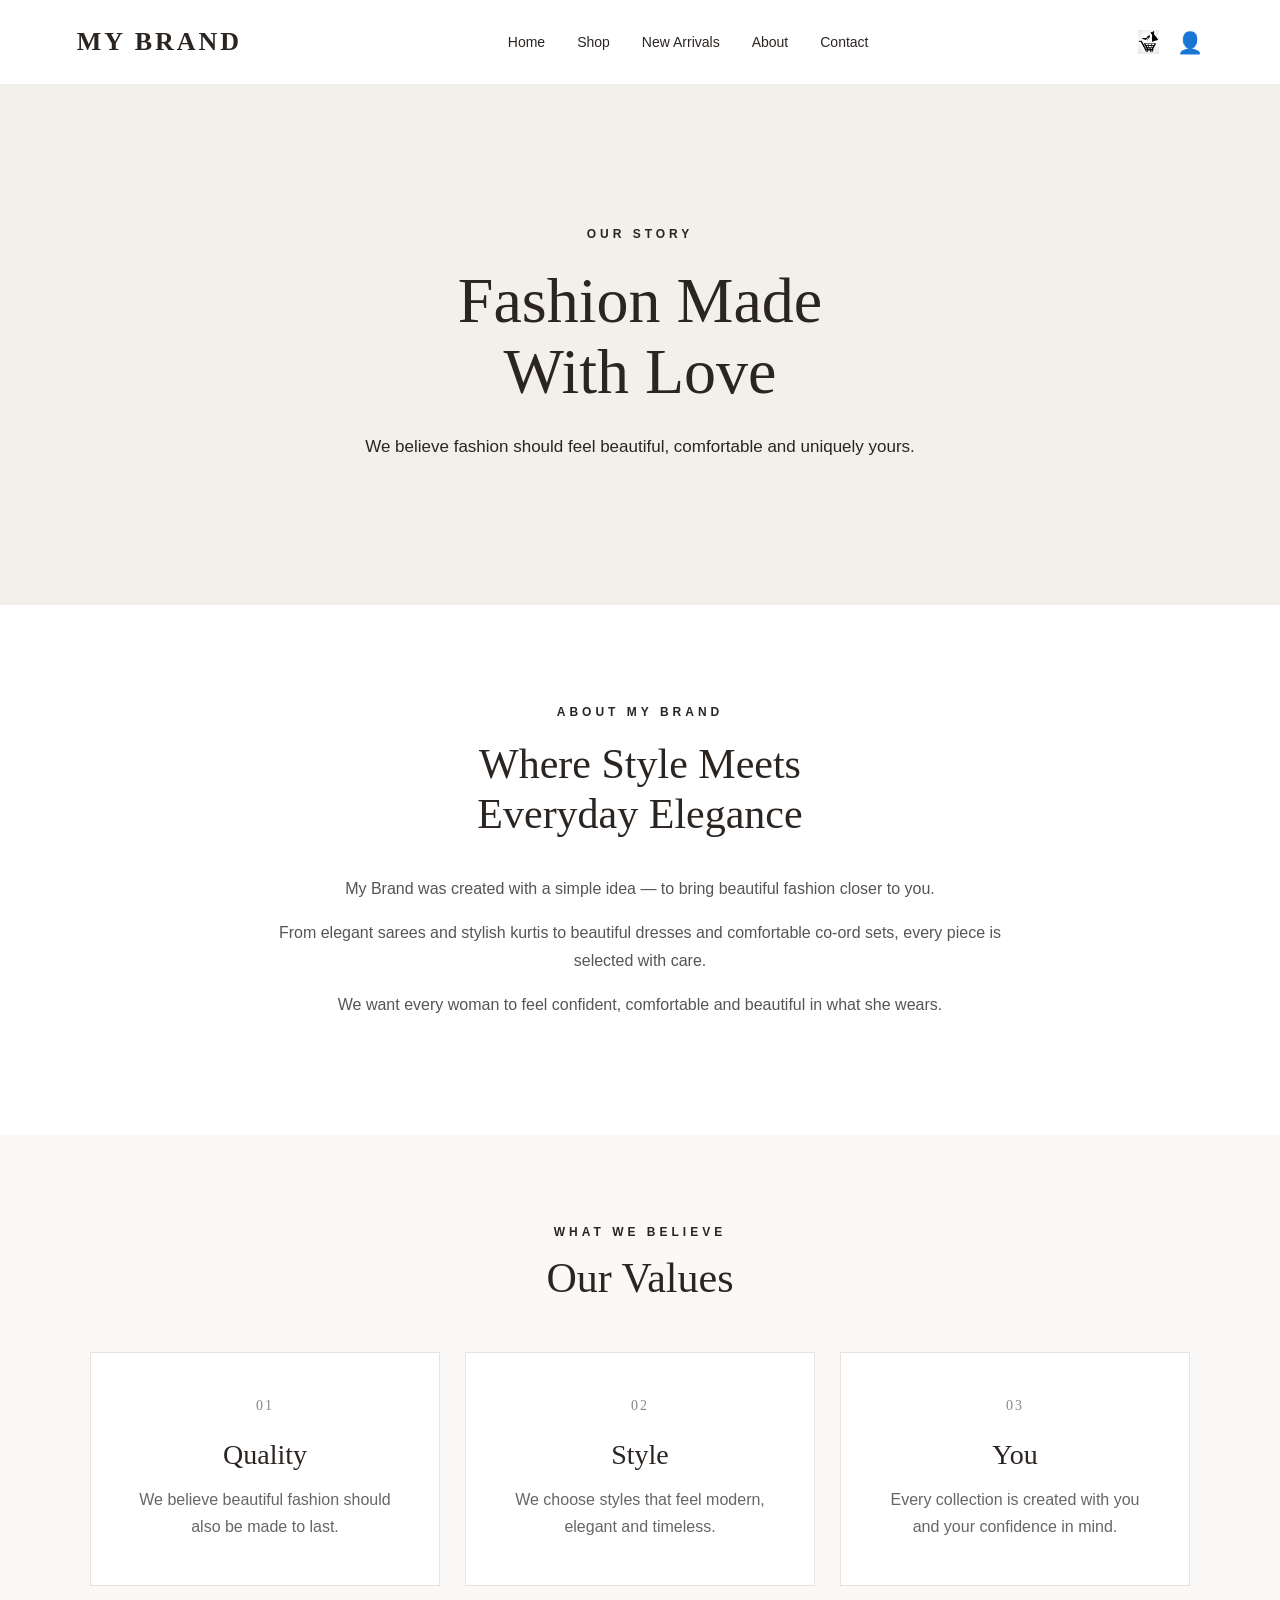
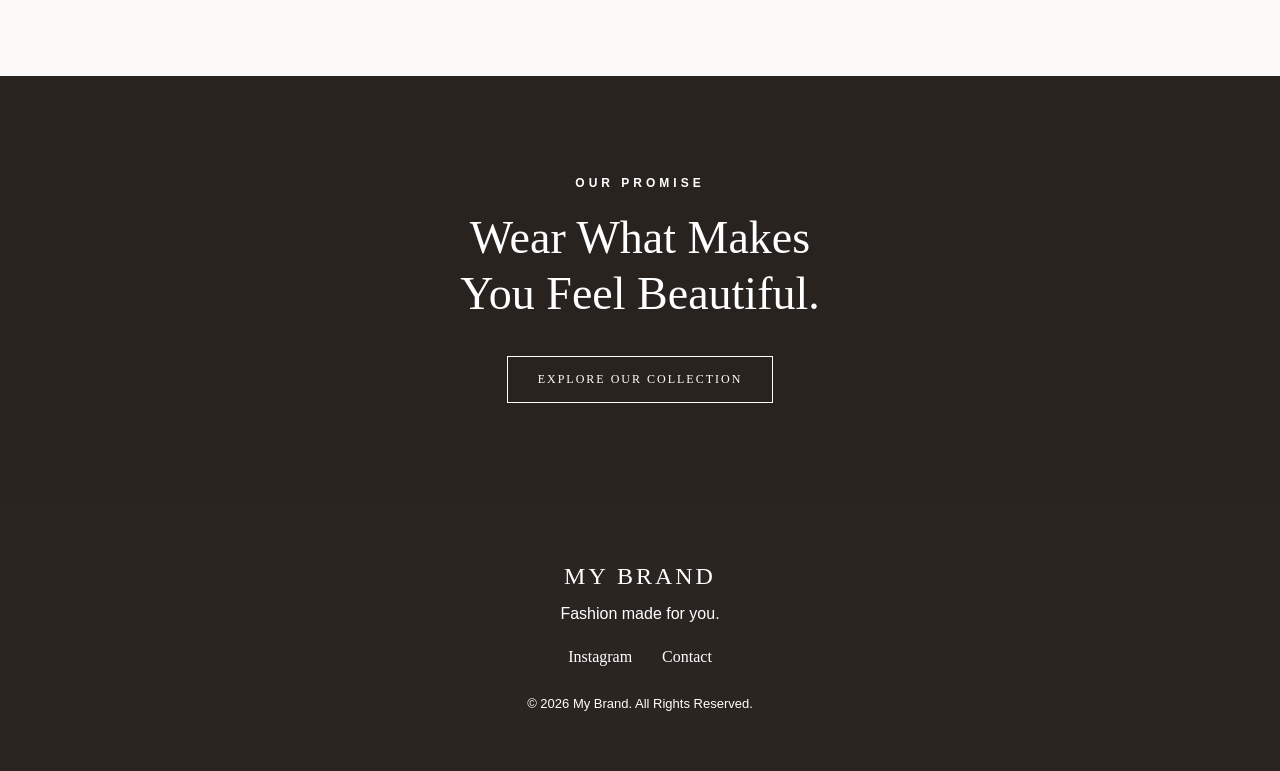
==== about.html @ 29dfe516 "Add files via upload" ====
<!DOCTYPE html>
<html lang="en">

<head>

    <meta charset="UTF-8">

    <meta name="viewport"
          content="width=device-width, initial-scale=1.0">

    <title>About Us | My Brand</title>

    <link rel="stylesheet"
          href="css/style.css">

</head>

<body>


<!-- HEADER -->

<header>

    <div class="logo">
        MY BRAND
    </div>


    <nav>

        <a href="index.html">
            Home
        </a>

        <a href="shop.html">
            Shop
        </a>

        <a href="shop.html">
            New Arrivals
        </a>

        <a href="about.html">
            About
        </a>

        <a href="contact.html">
            Contact
        </a>

    </nav>


    <div class="header-icons">

        <!-- CART -->

        <a href="cart.html"
           class="cart-icon">

            <img
                src="images/fashion-cart.png"
                alt="Shopping Cart"
            >

        </a>


        <!-- PROFILE -->

        <button
            class="profile-icon"
            onclick="openProfile()">

            👤

        </button>


        <!-- PROFILE DROPDOWN -->

        <div
            id="profile-panel"
            class="profile-panel">


            <div class="profile-dropdown-header">

                <div class="profile-user">

                    <div class="profile-small-avatar">
                        👤
                    </div>

                    <div>

                        <strong>
                            My Account
                        </strong>

                        <small>
                            Welcome to My Brand
                        </small>

                    </div>

                </div>


                <button
                    class="profile-close"
                    onclick="closeProfile()">

                    ×

                </button>

            </div>


            <a href="#"
               class="profile-menu">

                <span class="profile-menu-icon">
                    👤
                </span>

                <span class="profile-menu-text">

                    <strong>
                        Profile
                    </strong>

                    <small>
                        My account
                    </small>

                </span>

            </a>


            <a href="cart.html"
               class="profile-menu">

                <span class="profile-menu-icon">
                    🛒
                </span>

                <span class="profile-menu-text">

                    <strong>
                        My Shopping Bag
                    </strong>

                    <small>
                        View your products
                    </small>

                </span>

            </a>


            <a href="contact.html"
               class="profile-menu">

                <span class="profile-menu-icon">
                    💬
                </span>

                <span class="profile-menu-text">

                    <strong>
                        Contact Us
                    </strong>

                    <small>
                        We're here to help
                    </small>

                </span>

            </a>


        </div>

    </div>

</header>



<!-- ABOUT HERO -->

<section class="about-hero">

    <div class="about-hero-content">

        <p class="small-title">
            OUR STORY
        </p>

        <h1>
            Fashion Made<br>
            With Love
        </h1>

        <p>
            We believe fashion should feel
            beautiful, comfortable and
            uniquely yours.
        </p>

    </div>

</section>



<!-- ABOUT INTRODUCTION -->

<section class="about-intro">

    <div class="about-intro-content">

        <p class="small-title">
            ABOUT MY BRAND
        </p>

        <h2>
            Where Style Meets<br>
            Everyday Elegance
        </h2>

        <p>
            My Brand was created with a simple
            idea — to bring beautiful fashion
            closer to you.
        </p>

        <p>
            From elegant sarees and stylish
            kurtis to beautiful dresses and
            comfortable co-ord sets, every
            piece is selected with care.
        </p>

        <p>
            We want every woman to feel
            confident, comfortable and
            beautiful in what she wears.
        </p>

    </div>

</section>



<!-- VALUES -->

<section class="about-values">

    <div class="about-section-heading">

        <p class="small-title">
            WHAT WE BELIEVE
        </p>

        <h2>
            Our Values
        </h2>

    </div>


    <div class="values-container">


        <div class="value-card">

            <div class="value-number">
                01
            </div>

            <h3>
                Quality
            </h3>

            <p>
                We believe beautiful fashion
                should also be made to last.
            </p>

        </div>



        <div class="value-card">

            <div class="value-number">
                02
            </div>

            <h3>
                Style
            </h3>

            <p>
                We choose styles that feel
                modern, elegant and timeless.
            </p>

        </div>



        <div class="value-card">

            <div class="value-number">
                03
            </div>

            <h3>
                You
            </h3>

            <p>
                Every collection is created
                with you and your confidence
                in mind.
            </p>

        </div>


    </div>

</section>



<!-- CLOSING SECTION -->

<section class="about-closing">

    <p class="small-title">
        OUR PROMISE
    </p>

    <h2>
        Wear What Makes<br>
        You Feel Beautiful.
    </h2>

    <a href="shop.html">
        EXPLORE OUR COLLECTION
    </a>

</section>



<!-- FOOTER -->

<footer>

    <h2>
        MY BRAND
    </h2>

    <p>
        Fashion made for you.
    </p>


    <div class="footer-links">

        <a href="#">
            Instagram
        </a>

        <a href="contact.html">
            Contact
        </a>

    </div>


    <p class="copyright">

        © 2026 My Brand.
        All Rights Reserved.

    </p>

</footer>



<script>

function openProfile() {

    document
        .getElementById("profile-panel")
        .classList.add("active");

}


function closeProfile() {

    document
        .getElementById("profile-panel")
        .classList.remove("active");

}

</script>


</body>

</html>
---- css/style.css ----
* {
    margin: 0;
    padding: 0;
    box-sizing: border-box;
}


body {
    font-family: Arial, sans-serif;

    color: #222;

    background: #fff;
}


/* HEADER */

header {

    height: 80px;

    display: flex;

    align-items: center;

    justify-content: space-between;

    padding: 0 7%;

    border-bottom: 1px solid #eeeeee;

    background: white;

}


.logo {

    font-size: 24px;

    font-weight: bold;

    letter-spacing: 2px;

}


nav {

    display: flex;

    gap: 35px;

}


nav a {

    text-decoration: none;

    color: #222;

    font-size: 14px;

}


.header-icons {

    display: flex;

    gap: 15px;

    font-size: 20px;

}



/* HERO */

.hero {

    min-height: 600px;

    background: #f5eee9;

    display: flex;

    align-items: center;

    padding-left: 10%;

}


.hero-content {

    max-width: 550px;

}


.small-title {

    letter-spacing: 3px;

    font-size: 13px;

    font-weight: bold;

}


.hero h1 {

    font-size: 64px;

    line-height: 1.1;

    margin: 20px 0;

}


.description {

    font-size: 17px;

    line-height: 1.7;

    max-width: 450px;

}


button {

    border: none;

    background: #222;

    color: white;

    padding: 14px 30px;

    margin-top: 25px;

    cursor: pointer;

    font-size: 14px;

}


button:hover {

    background: #555;

}



/* CATEGORIES */

.categories {

    padding: 80px 7%;

    text-align: center;

}


.categories h2 {

    font-size: 32px;

    margin-bottom: 45px;

}


.category-container {

    display: flex;

    justify-content: center;

    gap: 25px;

}


.category {

    width: 230px;

}


.category-image {

    height: 300px;

    background: #eeeeee;

    display: flex;

    align-items: center;

    justify-content: center;

    font-size: 20px;

}


.category h3 {

    margin-top: 15px;

    font-size: 18px;

}



/* PRODUCTS */

.products {

    padding: 80px 7%;

    text-align: center;

    background: #fafafa;

}


.products h2 {

    font-size: 34px;

    margin-top: 10px;

    margin-bottom: 45px;

}


.product-container {

    display: flex;

    justify-content: center;

    gap: 30px;

}


.product {

    width: 300px;

    text-align: left;

}


.product-image {

    height: 380px;

    background: #eeeeee;

    display: flex;

    align-items: center;

    justify-content: center;

}


.product h3 {

    margin-top: 18px;

    font-size: 18px;

}


.product p {

    margin-top: 8px;

    font-weight: bold;

}



/* FOOTER */

footer {

    background: #222;

    color: white;

    text-align: center;

    padding: 60px 20px;

}


footer h2 {

    letter-spacing: 2px;

}


footer p {

    margin-top: 15px;

}


.footer-links {

    margin-top: 25px;

    display: flex;

    justify-content: center;

    gap: 30px;

}


.footer-links a {

    color: white;

    text-decoration: none;

}


.copyright {

    font-size: 13px;

    margin-top: 30px;

}

/* SHOP PAGE */

.shop-header {

    text-align: center;

    padding: 70px 20px;

    background: #f5eee9;

}


.shop-header h1 {

    font-size: 50px;

    margin: 15px 0;

}


.shop-header p:last-child {

    font-size: 16px;

}


/* SHOP SECTION */

.shop-section {

    padding: 70px 7%;

}


/* FILTERS */

.shop-filters {

    display: flex;

    justify-content: center;

    gap: 15px;

    margin-bottom: 50px;

    flex-wrap: wrap;

}


.shop-filters button {

    margin-top: 0;

    background: white;

    color: #222;

    border: 1px solid #222;

}


.shop-filters button:hover {

    background: #222;

    color: white;

}


/* SHOP PRODUCTS */

.shop-products {

    display: grid;

    grid-template-columns:
        repeat(3, 1fr);

    gap: 50px 30px;

}


.shop-products .product {

    width: 100%;

}


.shop-products .product-image {

    height: 420px;

}
/* PRODUCT DETAILS */

.product-details {

    display: grid;

    grid-template-columns: 1fr 1fr;

    gap: 70px;

    padding: 80px 10%;

}


.product-main-image {

    height: 650px;

    background: #eeeeee;

    display: flex;

    align-items: center;

    justify-content: center;

    font-size: 20px;

}


.product-info {

    padding-top: 30px;

}


.product-info h1 {

    font-size: 45px;

    margin: 15px 0;

}


.product-price {

    font-size: 25px;

    font-weight: bold;

    margin-bottom: 25px;

}


.product-description {

    line-height: 1.7;

    color: #555;

}


.size-section {

    margin-top: 35px;

}


.size-section h3,
.quantity h3 {

    margin-bottom: 15px;

}


.sizes {

    display: flex;

    gap: 10px;

}


.sizes button {

    margin: 0;

    background: white;

    color: #222;

    border: 1px solid #222;

    width: 50px;

    padding: 12px;

}


.sizes button:hover {

    background: #222;

    color: white;

}


.quantity {

    margin-top: 30px;

}


.quantity-box {

    display: flex;

    align-items: center;

    gap: 20px;

    border: 1px solid #ccc;

    width: fit-content;

    padding: 5px 15px;

}


.quantity-box button {

    margin: 0;

    background: white;

    color: #222;

    padding: 5px 10px;

    font-size: 20px;

}


.quantity-box span {

    font-size: 18px;

}


.add-cart,
.buy-now {

    width: 100%;

    margin-top: 25px;

}


.buy-now {

    background: white;

    color: #222;

    border: 1px solid #222;

}


.product-description-section {

    padding: 60px 10%;

    background: #fafafa;

}


.product-description-section h2 {

    margin-bottom: 20px;

}


.product-description-section p {

    line-height: 1.8;

    max-width: 700px;

}


.product-description-section ul {

    margin-top: 20px;

    padding-left: 20px;

    line-height: 2;

}
/* CART */

.cart-section {

    padding: 70px 10%;

    min-height: 600px;

}


.cart-section h1 {

    font-size: 45px;

    margin: 15px 0 50px;

}


.cart-product {

    display: grid;

    grid-template-columns:
        180px 1fr 150px;

    gap: 30px;

    align-items: center;

    border-bottom: 1px solid #ddd;

    padding-bottom: 30px;

}


.cart-product-image {

    height: 220px;

    background: #eeeeee;

    display: flex;

    align-items: center;

    justify-content: center;

}


.cart-product-info h2 {

    margin-bottom: 20px;

}


.cart-product-info p {

    margin-top: 10px;

    color: #555;

}


.cart-product-total {

    font-size: 22px;

    font-weight: bold;

}


.cart-summary {

    max-width: 400px;

    margin-left: auto;

    margin-top: 50px;

    padding: 30px;

    background: #fafafa;

}


.cart-summary h2 {

    margin-bottom: 25px;

}


.cart-summary p {

    display: flex;

    justify-content: space-between;

}


#checkout-button {

    width: 100%;

}


.empty-cart {

    text-align: center;

    padding: 100px 20px;

}


.empty-cart h2 {

    margin-bottom: 15px;

}


.empty-cart a {

    display: inline-block;

    margin-top: 25px;

    background: #222;

    color: white;

    text-decoration: none;

    padding: 14px 30px;

}

/* CHECKOUT */

.checkout-section {

    padding: 70px 8%;

}


.checkout-section h1 {

    font-size: 45px;

    margin: 15px 0 50px;

}


.checkout-container {

    display: grid;

    grid-template-columns:
        1.5fr 1fr;

    gap: 60px;

}


.customer-details,
.checkout-summary {

    padding: 35px;

    border: 1px solid #eee;

}


.customer-details h2,
.checkout-summary h2 {

    margin-bottom: 30px;

}


.customer-details label {

    display: block;

    margin-top: 20px;

    margin-bottom: 8px;

    font-weight: bold;

}


.customer-details input,
.customer-details textarea {

    width: 100%;

    padding: 14px;

    border: 1px solid #ccc;

    font-size: 15px;

}


.customer-details textarea {

    height: 100px;

    resize: vertical;

}


.payment-heading {

    margin-top: 40px;

}


.payment-options {

    display: flex;

    flex-direction: column;

    gap: 15px;

}


.payment-options label {

    margin: 0;

    font-weight: normal;

}


.payment-options input {

    width: auto;

    margin-right: 8px;

}


.place-order {

    width: 100%;

    margin-top: 30px;

}


.checkout-summary {

    height: fit-content;

    background: #fafafa;

}


.checkout-summary p {

    margin-top: 12px;

    color: #555;

}


.checkout-summary hr {

    margin: 30px 0;

    border: none;

    border-top: 1px solid #ddd;

}


.summary-total {

    display: flex;

    justify-content: space-between;

    font-size: 20px;

}
.checkout-link {

    display: block;

    text-align: center;

    background: #222;

    color: white;

    text-decoration: none;

    padding: 14px 20px;

    margin-top: 25px;

}
/* MOBILE RESPONSIVE DESIGN */

@media (max-width: 768px) {

    /* HEADER */

    header {
        height: auto;
        padding: 20px;
        flex-direction: column;
        gap: 20px;
    }

    nav {
        gap: 15px;
        flex-wrap: wrap;
        justify-content: center;
    }

    nav a {
        font-size: 13px;
    }


    /* HERO */

    .hero {
        min-height: 500px;
        padding: 50px 25px;
    }

    .hero h1 {
        font-size: 42px;
    }


    /* CATEGORIES */

    .category-container {
        display: grid;
        grid-template-columns: 1fr 1fr;
        gap: 15px;
    }

    .category {
        width: 100%;
    }

    .category-image {
        height: 220px;
    }


    /* PRODUCTS */

    .product-container {
        display: grid;
        grid-template-columns: 1fr;
        gap: 40px;
    }

    .product {
        width: 100%;
    }


    /* SHOP */

    .shop-products {
        grid-template-columns: 1fr;
        gap: 40px;
    }


    /* PRODUCT DETAILS */

    .product-details {
        grid-template-columns: 1fr;
        padding: 40px 20px;
        gap: 30px;
    }

    .product-main-image {
        height: 450px;
    }

    .product-info h1 {
        font-size: 35px;
    }


    /* CART */

    .cart-section {
        padding: 50px 20px;
    }

    .cart-product {
        grid-template-columns: 1fr;
        gap: 20px;
    }


    /* CHECKOUT */

    .checkout-section {
        padding: 50px 20px;
    }

    .checkout-container {
        grid-template-columns: 1fr;
        gap: 30px;
    }

}
/* SHOP SEARCH */

.shop-search {

    max-width: 600px;

    margin: 0 auto 30px;

    display: flex;

    align-items: center;

    border: 1px solid #ccc;

    background: white;

    padding: 5px 15px;

}


.shop-search input {

    flex: 1;

    border: none;

    outline: none;

    padding: 15px;

    font-size: 15px;

}


.product-count {

    text-align: center;

    margin-bottom: 40px;

    color: #666;

}


.filter-button.active {

    background: #222;

    color: white;

}

/* =========================================
   PREMIUM CLOTHING WEBSITE DESIGN
   ========================================= */


/* GENERAL */

body {
    font-family: Georgia, "Times New Roman", serif;
    color: #2b2522;
    background: #fff;
}

p,
nav,
button,
input,
textarea {
    font-family: Arial, sans-serif;
}


/* HEADER */

header {
    height: 85px;
    padding: 0 6%;
    background: #fff;
    border-bottom: 1px solid #eee;
}

.logo {
    font-family: Georgia, "Times New Roman", serif;
    font-size: 26px;
    letter-spacing: 3px;
    font-weight: bold;
}

nav {
    gap: 32px;
}

nav a {
    color: #2b2522;
    font-size: 14px;
    transition: 0.3s;
}

nav a:hover {
    color: #9a7460;
}

.header-icons a {
    text-decoration: none;
    color: #222;
}


/* HERO */

.hero {
    min-height: 620px;
    background: #f5eee9;
}

.hero-content {
    max-width: 600px;
}

.hero .small-title {
    color: #8c6654;
    letter-spacing: 4px;
}

.hero h1 {
    font-family: Georgia, "Times New Roman", serif;
    font-size: 68px;
    font-weight: normal;
    line-height: 1.05;
}

.description {
    color: #665b56;
}

.hero button {
    background: #2b2522;
    padding: 16px 38px;
    letter-spacing: 1px;
    transition: 0.3s;
}

.hero button:hover {
    background: #8c6654;
}


/* SECTION HEADINGS */

.categories h2,
.products h2,
.shop-header h1,
.cart-section h1,
.checkout-section h1 {
    font-family: Georgia, "Times New Roman", serif;
    font-weight: normal;
}


/* CATEGORY CARDS */

.category-image {
    background: #f3ece7;
    transition: 0.4s;
}

.category:hover .category-image {
    transform: translateY(-5px);
}

.category h3 {
    font-family: Georgia, "Times New Roman", serif;
    font-weight: normal;
}


/* PRODUCT CARDS */

.product {
    transition: 0.3s;
}

.product:hover {
    transform: translateY(-5px);
}

.product-image {
    background: #f3efec;
    overflow: hidden;
}

.product-image img {
    transition: transform 0.5s;
}

.product:hover .product-image img {
    transform: scale(1.04);
}

.product h3 {
    font-family: Georgia, "Times New Roman", serif;
    font-weight: normal;
    font-size: 20px;
}

.product p {
    color: #6d5143;
    font-size: 16px;
}

.product button {
    background: #2b2522;
    transition: 0.3s;
}

.product button:hover {
    background: #8c6654;
}


/* SHOP HEADER */

.shop-header {
    background: #f5eee9;
}

.shop-header h1 {
    font-size: 55px;
}


/* SEARCH */

.shop-search {
    border-radius: 2px;
    box-shadow: 0 3px 15px rgba(0, 0, 0, 0.05);
}

.shop-search input {
    font-family: Arial, sans-serif;
}


/* FILTER BUTTONS */

.shop-filters button {
    border-color: #cdbeb5;
    transition: 0.3s;
}

.shop-filters button:hover,
.filter-button.active {
    background: #2b2522;
    color: white;
}


/* PRODUCT DETAILS */

.product-main-image {
    background: #f3efec;
}

.product-info h1 {
    font-family: Georgia, "Times New Roman", serif;
    font-weight: normal;
}

.product-price {
    color: #6d5143;
}

.add-cart {
    background: #2b2522;
}

.add-cart:hover {
    background: #8c6654;
}

.buy-now:hover {
    background: #f3efec;
}


/* CART */

.cart-summary {
    border: 1px solid #eee;
}

.cart-product-image {
    background: #f3efec;
}


/* CHECKOUT */

.customer-details,
.checkout-summary {
    border-color: #eee;
}

.customer-details input,
.customer-details textarea {
    outline: none;
}

.customer-details input:focus,
.customer-details textarea:focus {
    border-color: #8c6654;
}


/* FOOTER */

footer {
    background: #2b2522;
    color: #fff;
}

footer h2 {
    font-family: Georgia, "Times New Roman", serif;
    font-weight: normal;
    letter-spacing: 3px;
}

.footer-links a:hover {
    color: #d8b9a6;
}

/* ORDER SUCCESS PAGE */

.success-page {
    min-height: 550px;
    display: flex;
    justify-content: center;
    align-items: center;
    padding: 60px 20px;
    background: #faf9f7;
}

.success-box {
    text-align: center;
    max-width: 600px;
    padding: 60px 40px;
    background: white;
    border: 1px solid #e5e0da;
}

.success-icon {
    width: 70px;
    height: 70px;
    margin: 0 auto 25px;
    border-radius: 50%;
    background: #29231f;
    color: white;
    font-size: 40px;
    line-height: 70px;
}

.success-box h1 {
    font-family: Georgia, serif;
    font-size: 42px;
    margin-bottom: 20px;
}

.success-box p {
    font-size: 17px;
    margin: 8px 0;
}

.success-button {
    display: inline-block;
    margin-top: 30px;
    padding: 15px 30px;
    background: #29231f;
    color: white;
    text-decoration: none;
    letter-spacing: 1px;
}

.success-button:hover {
    background: #4a4039;
}

/* CART QUANTITY BUTTONS */

.cart-quantity {
    display: flex;
    align-items: center;
    gap: 10px;
    margin-top: 15px;
}

.cart-quantity button {
    width: 32px;
    height: 32px;
    padding: 0;
    font-size: 18px;
    line-height: 30px;
    display: flex;
    align-items: center;
    justify-content: center;
    border: 1px solid #ccc;
    background: white;
    color: #222;
    cursor: pointer;
}

.cart-quantity button:hover {
    background: #29231f;
    color: white;
}

.cart-quantity-number {
    min-width: 25px;
    text-align: center;
    font-size: 15px;
}

/* ============================= */
/* ABOUT PAGE */
/* ============================= */

.about-hero {
    min-height: 520px;
    display: flex;
    align-items: center;
    justify-content: center;
    text-align: center;
    background: #f3efeb;
    padding: 70px 20px;
}

.about-hero-content {
    max-width: 750px;
}

.about-hero .small-title {
    letter-spacing: 4px;
    font-size: 12px;
    margin-bottom: 25px;
}

.about-hero h1 {
    font-family: Georgia, serif;
    font-size: 64px;
    line-height: 1.1;
    font-weight: normal;
    margin-bottom: 25px;
}

.about-hero p:last-child {
    max-width: 560px;
    margin: auto;
    font-size: 17px;
    line-height: 1.8;
}


.about-intro {
    padding: 100px 20px;
    background: white;
    text-align: center;
}

.about-intro-content {
    max-width: 760px;
    margin: auto;
}

.about-intro .small-title {
    letter-spacing: 4px;
    font-size: 12px;
    margin-bottom: 20px;
}

.about-intro h2 {
    font-family: Georgia, serif;
    font-size: 42px;
    font-weight: normal;
    line-height: 1.2;
    margin-bottom: 35px;
}

.about-intro p:not(.small-title) {
    font-size: 16px;
    line-height: 1.8;
    margin: 15px 0;
    color: #555;
}


.about-values {
    padding: 90px 20px;
    background: #faf9f7;
}

.about-section-heading {
    text-align: center;
    margin-bottom: 50px;
}

.about-section-heading .small-title {
    letter-spacing: 4px;
    font-size: 12px;
}

.about-section-heading h2 {
    font-family: Georgia, serif;
    font-size: 42px;
    font-weight: normal;
    margin-top: 15px;
}


.values-container {
    max-width: 1100px;
    margin: auto;
    display: grid;
    grid-template-columns: repeat(3, 1fr);
    gap: 25px;
}


.value-card {
    background: white;
    padding: 45px 35px;
    text-align: center;
    border: 1px solid #e8e3de;
}

.value-number {
    font-family: Georgia, serif;
    font-size: 14px;
    letter-spacing: 2px;
    margin-bottom: 25px;
    color: #888;
}

.value-card h3 {
    font-family: Georgia, serif;
    font-size: 28px;
    font-weight: normal;
    margin-bottom: 15px;
}

.value-card p {
    color: #666;
    line-height: 1.7;
}


.about-closing {
    padding: 100px 20px;
    text-align: center;
    background: #29231f;
    color: white;
}

.about-closing .small-title {
    letter-spacing: 4px;
    font-size: 12px;
}

.about-closing h2 {
    font-family: Georgia, serif;
    font-size: 46px;
    line-height: 1.2;
    font-weight: normal;
    margin: 20px 0 35px;
}

.about-closing a {
    display: inline-block;
    padding: 15px 30px;
    border: 1px solid white;
    color: white;
    text-decoration: none;
    letter-spacing: 2px;
    font-size: 12px;
}

.about-closing a:hover {
    background: white;
    color: #29231f;
}


/* ABOUT MOBILE */

@media (max-width: 768px) {

    .about-hero {
        min-height: 430px;
        padding: 50px 20px;
    }

    .about-hero h1 {
        font-size: 42px;
    }

    .about-intro {
        padding: 70px 20px;
    }

    .about-intro h2 {
        font-size: 32px;
    }

    .about-values {
        padding: 70px 20px;
    }

    .values-container {
        grid-template-columns: 1fr;
    }

    .about-closing {
        padding: 70px 20px;
    }

    .about-closing h2 {
        font-size: 34px;
    }

}
/* ============================= */
/* CONTACT PAGE */
/* ============================= */

.contact-hero {
    min-height: 430px;
    display: flex;
    align-items: center;
    justify-content: center;
    text-align: center;
    padding: 70px 20px;
    background: #f3efeb;
}

.contact-hero > div {
    max-width: 700px;
}

.contact-hero .small-title {
    letter-spacing: 4px;
    font-size: 12px;
    margin-bottom: 25px;
}

.contact-hero h1 {
    font-family: Georgia, serif;
    font-size: 58px;
    line-height: 1.1;
    font-weight: normal;
    margin-bottom: 25px;
}

.contact-hero p:last-child {
    max-width: 560px;
    margin: auto;
    font-size: 16px;
    line-height: 1.8;
    color: #555;
}


/* CONTACT MAIN */

.contact-section {
    padding: 100px 20px;
    background: white;
}

.contact-container {
    max-width: 1100px;
    margin: auto;
    display: grid;
    grid-template-columns: 0.9fr 1.1fr;
    gap: 80px;
}


/* CONTACT INFORMATION */

.contact-info {
    padding-top: 10px;
}

.contact-info .small-title {
    letter-spacing: 4px;
    font-size: 12px;
}

.contact-info h2 {
    font-family: Georgia, serif;
    font-size: 44px;
    font-weight: normal;
    margin: 15px 0 25px;
}

.contact-intro {
    color: #666;
    line-height: 1.8;
    margin-bottom: 40px;
    max-width: 450px;
}

.contact-detail {
    margin-bottom: 28px;
}

.contact-detail span {
    display: block;
    font-size: 11px;
    letter-spacing: 2px;
    color: #888;
    margin-bottom: 7px;
}

.contact-detail p {
    margin: 0;
    font-size: 16px;
}


/* CONTACT FORM */

.contact-form-box {
    background: #faf9f7;
    padding: 45px;
    border: 1px solid #e8e3de;
}

.contact-form-box h2 {
    font-family: Georgia, serif;
    font-size: 32px;
    font-weight: normal;
    margin-bottom: 10px;
}

.contact-form-box > p {
    color: #666;
    margin-bottom: 30px;
}

.form-group {
    margin-bottom: 22px;
}

.form-group label {
    display: block;
    font-size: 13px;
    margin-bottom: 8px;
}

.form-group input,
.form-group textarea {
    width: 100%;
    box-sizing: border-box;
    padding: 14px 15px;
    border: 1px solid #d8d2cc;
    background: white;
    font-family: inherit;
    font-size: 14px;
    outline: none;
}

.form-group input:focus,
.form-group textarea:focus {
    border-color: #29231f;
}

.form-group textarea {
    resize: vertical;
}

.contact-form-box button {
    width: 100%;
    padding: 16px;
    border: none;
    background: #29231f;
    color: white;
    font-size: 12px;
    letter-spacing: 2px;
    cursor: pointer;
}

.contact-form-box button:hover {
    background: #4a4039;
}


/* CONTACT MOBILE */

@media (max-width: 768px) {

    .contact-hero {
        min-height: 380px;
        padding: 50px 20px;
    }

    .contact-hero h1 {
        font-size: 40px;
    }

    .contact-section {
        padding: 70px 20px;
    }

    .contact-container {
        grid-template-columns: 1fr;
        gap: 50px;
    }

    .contact-info h2 {
        font-size: 34px;
    }

    .contact-form-box {
        padding: 30px 22px;
    }

}
/* ========================================= */
/* FINAL RESPONSIVE DESIGN                   */
/* LAPTOP + TABLET + MOBILE                  */
/* ========================================= */


/* TABLET */

@media (max-width: 1024px) {

    header {
        padding: 0 4%;
    }

    nav {
        gap: 20px;
    }

    .hero {
        padding-left: 6%;
    }

    .hero h1 {
        font-size: 54px;
    }

    .category-container {
        flex-wrap: wrap;
    }

    .product-container {
        flex-wrap: wrap;
    }

    .product-details {
        padding-left: 5%;
        padding-right: 5%;
        gap: 40px;
    }

    .product-main-image {
        height: 550px;
    }

    .cart-section {
        padding-left: 5%;
        padding-right: 5%;
    }

    .checkout-section {
        padding-left: 5%;
        padding-right: 5%;
    }

}


/* ========================================= */
/* MOBILE */
/* ========================================= */

@media (max-width: 768px) {

    body {
        width: 100%;
        overflow-x: hidden;
    }


    /* HEADER */

    header {
        height: auto;
        min-height: 70px;
        padding: 18px 20px;
        flex-direction: column;
        gap: 15px;
    }

    .logo {
        font-size: 21px;
    }

    nav {
        width: 100%;
        display: flex;
        justify-content: center;
        align-items: center;
        flex-wrap: wrap;
        gap: 12px 18px;
    }

    nav a {
        font-size: 12px;
    }

    .header-icons {
        position: absolute;
        right: 20px;
        top: 20px;
    }


    /* HERO */

    .hero {
        min-height: 520px;
        padding: 60px 25px;
        align-items: center;
    }

    .hero-content {
        max-width: 100%;
    }

    .hero h1 {
        font-size: 43px;
        line-height: 1.08;
    }

    .hero .description {
        font-size: 15px;
        line-height: 1.6;
    }

    .hero button {
        padding: 14px 28px;
    }


    /* CATEGORIES */

    .categories {
        padding: 60px 20px;
    }

    .categories h2 {
        font-size: 28px;
        margin-bottom: 30px;
    }

    .category-container {
        display: grid;
        grid-template-columns: 1fr 1fr;
        gap: 15px;
    }

    .category {
        width: 100%;
    }

    .category-image {
        height: 210px;
    }

    .category h3 {
        font-size: 16px;
    }


    /* PRODUCTS */

    .products {
        padding: 60px 20px;
    }

    .products h2 {
        font-size: 30px;
        margin-bottom: 30px;
    }

    .product-container {
        display: grid;
        grid-template-columns: 1fr 1fr;
        gap: 25px 15px;
    }

    .product {
        width: 100%;
    }

    .product-image {
        height: 260px;
    }

    .product h3 {
        font-size: 17px;
        margin-top: 12px;
    }

    .product p {
        font-size: 14px;
    }

    .product button {
        width: 100%;
        padding: 11px 8px;
        font-size: 11px;
        margin-top: 15px;
    }


    /* SHOP HEADER */

    .shop-header {
        padding: 55px 20px;
    }

    .shop-header h1 {
        font-size: 42px;
    }


    /* SHOP */

    .shop-section {
        padding: 50px 20px;
    }

    .shop-search {
        width: 100%;
    }

    .shop-filters {
        gap: 8px;
        margin-bottom: 35px;
    }

    .shop-filters button {
        padding: 11px 15px;
        font-size: 12px;
    }

    .shop-products {
        grid-template-columns: 1fr 1fr;
        gap: 30px 15px;
    }

    .shop-products .product-image {
        height: 260px;
    }


    /* PRODUCT DETAILS */

    .product-details {
        grid-template-columns: 1fr;
        padding: 40px 20px;
        gap: 35px;
    }

    .product-main-image {
        height: 420px;
    }

    .product-info {
        padding-top: 0;
    }

    .product-info h1 {
        font-size: 34px;
    }

    .product-price {
        font-size: 23px;
    }

    .sizes {
        flex-wrap: wrap;
    }

    .add-cart,
    .buy-now {
        width: 100%;
    }

    .product-description-section {
        padding: 50px 20px;
    }


    /* CART */

    .cart-section {
        padding: 50px 20px;
    }

    .cart-section h1 {
        font-size: 36px;
        margin-bottom: 35px;
    }

    .cart-product {
        grid-template-columns: 1fr;
        gap: 20px;
        padding-bottom: 30px;
        margin-bottom: 30px;
    }

    .cart-product-image {
        height: 300px;
    }

    .cart-product-total {
        font-size: 20px;
    }

    .cart-summary {
        max-width: 100%;
        margin-top: 30px;
    }


    /* CART QUANTITY */

    .cart-quantity {
        gap: 8px;
    }

    .cart-quantity button {
        width: 30px;
        height: 30px;
        font-size: 16px;
    }


    /* CHECKOUT */

    .checkout-section {
        padding: 50px 20px;
    }

    .checkout-section h1 {
        font-size: 36px;
        margin-bottom: 35px;
    }

    .checkout-container {
        grid-template-columns: 1fr;
        gap: 25px;
    }

    .customer-details,
    .checkout-summary {
        padding: 25px 20px;
    }


    /* ABOUT */

    .about-hero {
        min-height: 430px;
        padding: 50px 20px;
    }

    .about-hero h1 {
        font-size: 42px;
    }

    .about-intro {
        padding: 70px 20px;
    }

    .about-intro h2 {
        font-size: 32px;
    }

    .values-container {
        grid-template-columns: 1fr;
    }

    .about-closing {
        padding: 70px 20px;
    }

    .about-closing h2 {
        font-size: 34px;
    }


    /* CONTACT */

    .contact-hero {
        min-height: 380px;
        padding: 50px 20px;
    }

    .contact-hero h1 {
        font-size: 40px;
    }

    .contact-section {
        padding: 70px 20px;
    }

    .contact-container {
        grid-template-columns: 1fr;
        gap: 45px;
    }

    .contact-info h2 {
        font-size: 34px;
    }

    .contact-form-box {
        padding: 30px 22px;
    }


    /* SUCCESS PAGE */

    .success-page {
        min-height: 500px;
        padding: 50px 20px;
    }

    .success-box {
        padding: 45px 25px;
    }

    .success-box h1 {
        font-size: 34px;
    }


    /* FOOTER */

    footer {
        padding: 50px 20px;
    }

    .footer-links {
        gap: 20px;
        flex-wrap: wrap;
    }

}


/* ========================================= */
/* SMALL PHONES */
/* ========================================= */

@media (max-width: 480px) {

    .hero h1 {
        font-size: 36px;
    }

    .category-container {
        grid-template-columns: 1fr 1fr;
    }

    .category-image {
        height: 180px;
    }

    .product-container {
        grid-template-columns: 1fr 1fr;
    }

    .product-image {
        height: 220px;
    }

    .shop-products {
        grid-template-columns: 1fr 1fr;
    }

    .shop-products .product-image {
        height: 220px;
    }

    .product-main-image {
        height: 350px;
    }

    .cart-product-image {
        height: 260px;
    }

    .contact-form-box {
        padding: 25px 18px;
    }

}

/* ========================================= */
/* PROFESSIONAL CART DESIGN                  */
/* ========================================= */

.cart-heading {
    margin-bottom: 45px;
}

.cart-heading .small-title {
    color: #8c6654;
    letter-spacing: 3px;
}

.cart-layout {
    display: grid;
    grid-template-columns: 1fr 360px;
    gap: 60px;
    align-items: start;
}


/* CART PRODUCTS */

#cart-container {
    width: 100%;
}

.cart-product {
    background: white;
    border: 1px solid #eee;
    padding: 25px;
    margin-bottom: 20px;
}

.cart-product-image {
    background: #f3efec;
}

.cart-product-info h2 {
    font-family: Georgia, "Times New Roman", serif;
    font-weight: normal;
    font-size: 23px;
}

.remove-cart {
    background: transparent;
    color: #8c6654;
    border: none;
    padding: 0;
    margin-top: 18px;
    font-size: 13px;
    text-decoration: underline;
}

.remove-cart:hover {
    background: transparent;
    color: #2b2522;
}


/* ORDER SUMMARY */

.cart-summary {
    position: sticky;
    top: 20px;
    margin: 0;
    max-width: none;
    background: #faf9f7;
    border: 1px solid #e8e3de;
    padding: 35px;
}

.cart-summary .small-title {
    color: #8c6654;
    letter-spacing: 3px;
}

.cart-summary h2 {
    font-family: Georgia, "Times New Roman", serif;
    font-weight: normal;
    font-size: 28px;
    margin: 12px 0 30px;
}

.summary-line {
    display: flex;
    justify-content: space-between;
    gap: 20px;
    margin-bottom: 18px;
    font-size: 14px;
}

.summary-line span:last-child {
    text-align: right;
    color: #777;
    font-size: 12px;
}

.summary-divider {
    border-top: 1px solid #ddd;
    margin: 25px 0;
}

.summary-total {
    display: flex;
    justify-content: space-between;
    font-size: 20px;
}

.summary-total strong {
    color: #6d5143;
}

.checkout-link {
    display: block;
    width: 100%;
    box-sizing: border-box;
    text-align: center;
    background: #2b2522;
    color: white;
    text-decoration: none;
    padding: 16px 15px;
    margin-top: 30px;
    letter-spacing: 1px;
    font-size: 12px;
}

.checkout-link:hover {
    background: #8c6654;
}

.continue-shopping {
    display: block;
    text-align: center;
    margin-top: 20px;
    color: #555;
    text-decoration: none;
    font-size: 13px;
}

.continue-shopping:hover {
    color: #8c6654;
}


/* EMPTY CART */

.empty-cart {
    background: #faf9f7;
    border: 1px solid #eee;
    padding: 80px 30px;
    text-align: center;
}

.empty-cart h2 {
    font-family: Georgia, "Times New Roman", serif;
    font-weight: normal;
    font-size: 30px;
}


/* CART MOBILE */

@media (max-width: 768px) {

    .cart-heading {
        text-align: center;
    }

    .cart-layout {
        grid-template-columns: 1fr;
        gap: 30px;
    }

    .cart-summary {
        position: static;
        padding: 25px 20px;
    }

    .cart-product {
        padding: 18px;
    }

    .cart-product-image {
        height: 280px;
    }

    .cart-product-info h2 {
        font-size: 20px;
    }

}
/* ========================================= */
/* CART QUANTITY - HORIZONTAL                */
/* ========================================= */

.cart-quantity {
    display: flex;
    align-items: center;
    gap: 12px;
    margin-top: 18px;
}

.cart-quantity > span:first-child {
    margin-right: 5px;
}

.cart-quantity button {
    width: 40px;
    height: 40px;
    padding: 0;
    margin: 0;
    display: flex;
    align-items: center;
    justify-content: center;
    border: 1px solid #d8d2cd;
    background: white;
    color: #2b2522;
    font-size: 20px;
    line-height: 1;
    cursor: pointer;
}

.cart-quantity button:hover {
    background: #2b2522;
    color: white;
}

.cart-quantity-number {
    min-width: 20px;
    text-align: center;
    font-size: 14px;
}

/* FASHION CART ICON SIZE */

.cart-icon {
    width: 28px;
    height: 28px;
    display: inline-flex;
    align-items: center;
    justify-content: center;
}

.cart-icon img {
    width: 24px;
    height: 24px;
    object-fit: contain;
    display: block;
}

/* =========================================
   PROFILE DROPDOWN
   ========================================= */

.header-icons {
    position: relative;
}

.profile-icon {
    border: none;
    background: transparent;
    padding: 0;
    margin: 0;
    font-size: 21px;
    line-height: 1;
    cursor: pointer;
    color: #2b2522;
}

.profile-icon:hover {
    background: transparent;
    color: #8c6654;
}


/* SMALL DROPDOWN */

.profile-panel {
    position: absolute;
    top: 38px;
    right: 0;

    width: 300px;
    max-width: calc(100vw - 30px);
    height: auto;

    background: #ffffff;
    border: 1px solid #e8e3de;
    border-radius: 8px;

    box-shadow: 0 12px 30px rgba(0, 0, 0, 0.12);

    overflow: hidden;

    opacity: 0;
    visibility: hidden;
    pointer-events: none;

    transform: translateY(-6px);

    transition:
        opacity 0.2s ease,
        transform 0.2s ease,
        visibility 0.2s ease;

    z-index: 99999;
}

.profile-panel.active {
    opacity: 1;
    visibility: visible;
    pointer-events: auto;
    transform: translateY(0);
}


/* DROPDOWN HEADER */

.profile-dropdown-header {
    display: flex;
    align-items: center;
    justify-content: space-between;

    padding: 16px 18px;

    border-bottom: 1px solid #eeeeee;
}

.profile-user {
    display: flex;
    align-items: center;

    gap: 11px;

    min-width: 0;
}

.profile-small-avatar {
    width: 40px;
    height: 40px;

    flex: 0 0 40px;

    border-radius: 50%;

    background: #f3efec;

    display: flex;
    align-items: center;
    justify-content: center;

    font-size: 18px;
}

.profile-user strong {
    display: block;

    font-family: Georgia, "Times New Roman", serif;
    font-size: 16px;
    font-weight: normal;

    line-height: 20px;
}

.profile-user small {
    display: block;

    margin-top: 2px;

    color: #888;

    font-size: 11px;
    line-height: 15px;
}


/* CLOSE BUTTON */

.profile-close {
    border: none;
    background: transparent;

    width: 28px;
    height: 28px;

    margin: 0;
    padding: 0;

    display: flex;
    align-items: center;
    justify-content: center;

    color: #555;

    font-size: 24px;
    line-height: 1;

    cursor: pointer;

    flex: 0 0 28px;
}

.profile-close:hover {
    background: transparent;
    color: #8c6654;
}


/* MENU ITEMS */

.profile-menu {
    display: grid;

    grid-template-columns: 34px minmax(0, 1fr);

    align-items: center;

    column-gap: 12px;

    width: 100%;
    min-height: 60px;

    padding: 12px 18px;

    margin: 0;

    box-sizing: border-box;

    text-decoration: none;

    color: #2b2522;

    border-bottom: 1px solid #f1efed;
}

.profile-menu:last-child {
    border-bottom: none;
}


/* MENU ICON */

.profile-menu-icon {
    width: 34px;
    height: 34px;

    flex: 0 0 34px;

    display: flex;
    align-items: center;
    justify-content: center;

    background: #f7f4f1;

    border-radius: 6px;

    font-size: 15px;
    line-height: 1;
}


/* MENU TEXT */

.profile-menu-text {
    display: flex;

    flex-direction: column;

    justify-content: center;

    min-width: 0;

    margin: 0;
    padding: 0;
}

.profile-menu-text strong {
    display: block;

    margin: 0;

    font-family: Arial, sans-serif;

    font-size: 13px;
    font-weight: 500;

    line-height: 18px;

    white-space: nowrap;
}

.profile-menu-text small {
    display: block;

    margin: 0;

    color: #999;

    font-family: Arial, sans-serif;

    font-size: 11px;

    line-height: 15px;

    white-space: nowrap;
}

.profile-menu:hover {
    background: #faf8f6;
    color: #8c6654;
}


/* OLD OVERLAY IS NOT USED */

.profile-overlay {
    display: none !important;
}


/* PROFILE DROPDOWN ON SMALL SCREENS */

@media (max-width: 600px) {

    .profile-panel {
        width: 280px;
        max-width: calc(100vw - 24px);
    }

    .profile-dropdown-header {
        padding: 15px 16px;
    }

    .profile-menu {
        padding: 12px 16px;
    }

}
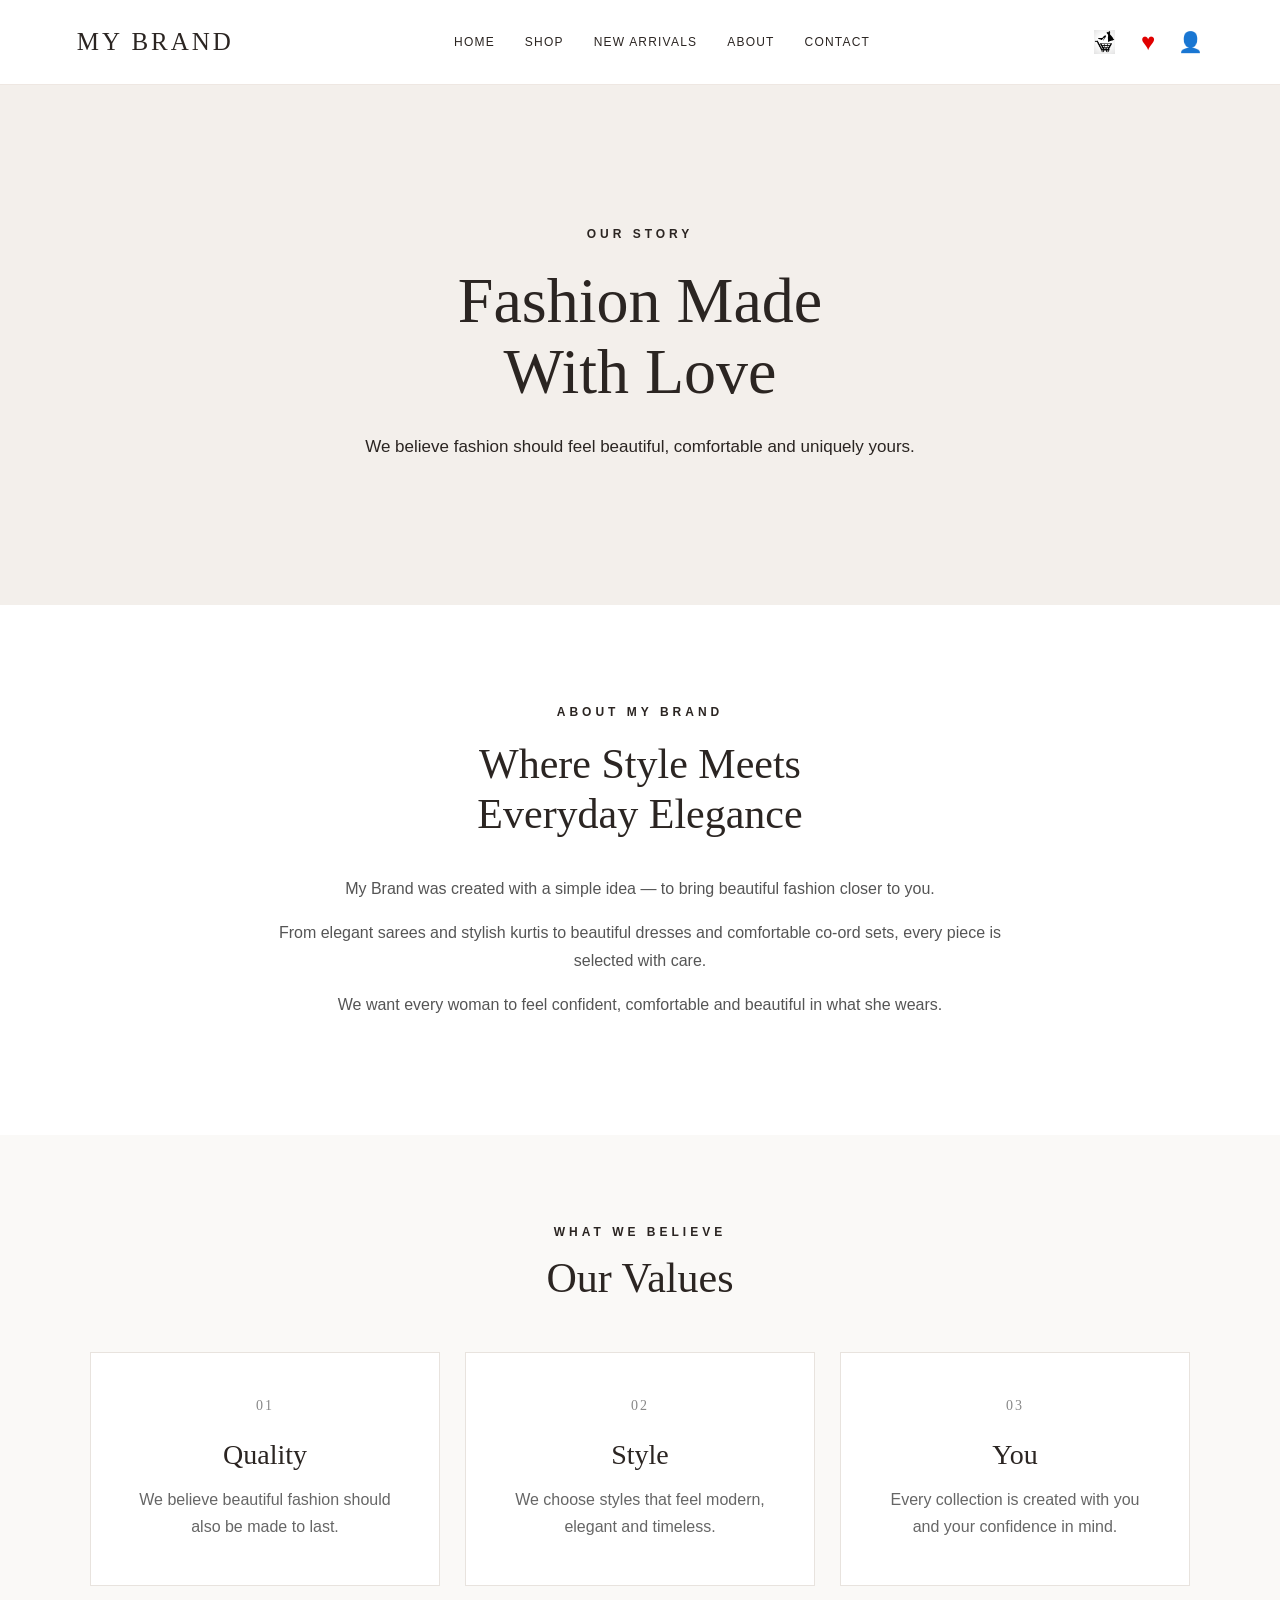
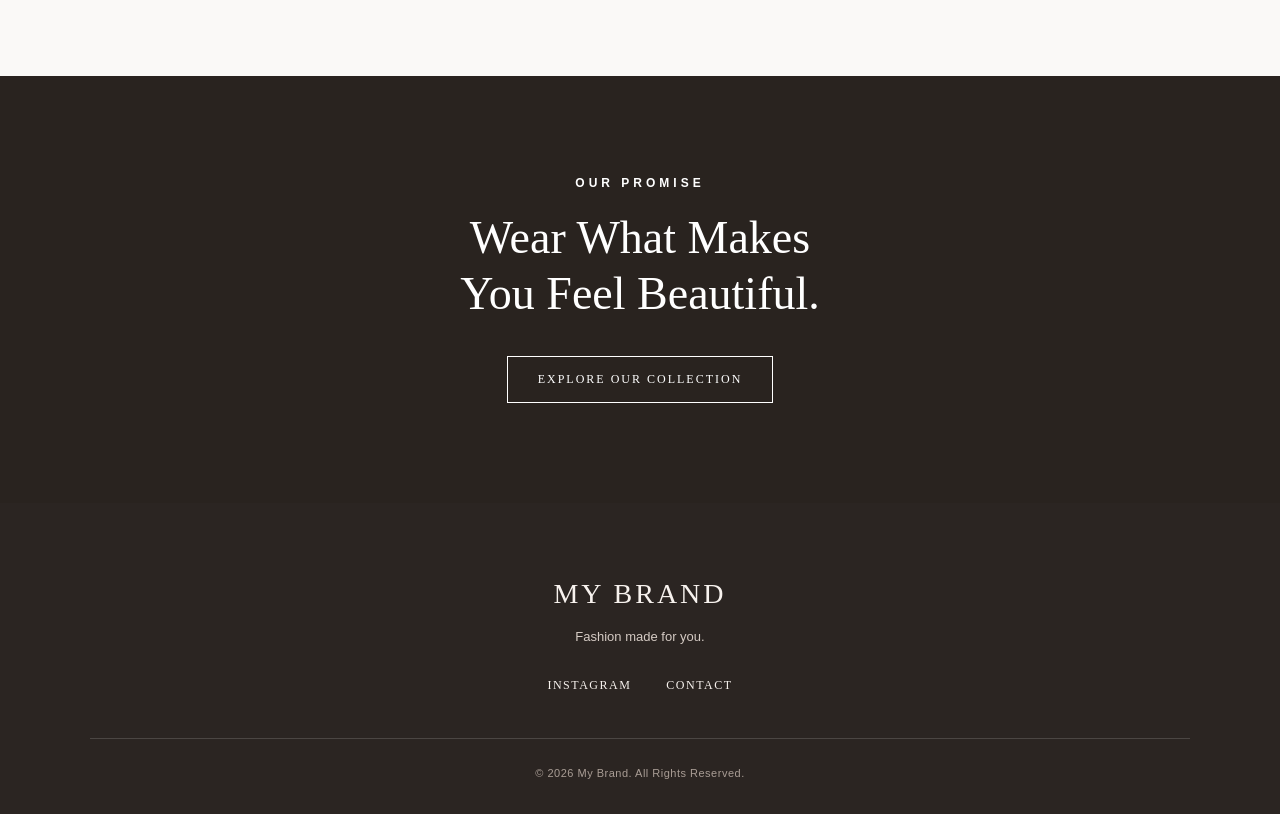
==== commit 997cb546: "Update wishlist page" ====
--- a/about.html
+++ b/about.html
@@ -1,428 +1,538 @@
-<!DOCTYPE html>
-<html lang="en">
-
-<head>
-
-    <meta charset="UTF-8">
-
-    <meta name="viewport"
-          content="width=device-width, initial-scale=1.0">
-
-    <title>About Us | My Brand</title>
-
-    <link rel="stylesheet"
-          href="css/style.css">
-
-</head>
-
-<body>
-
-
-<!-- HEADER -->
-
-<header>
-
-    <div class="logo">
-        MY BRAND
-    </div>
-
-
-    <nav>
-
-        <a href="index.html">
-            Home
-        </a>
-
-        <a href="shop.html">
-            Shop
-        </a>
-
-        <a href="shop.html">
-            New Arrivals
-        </a>
-
-        <a href="about.html">
-            About
-        </a>
-
-        <a href="contact.html">
-            Contact
-        </a>
-
-    </nav>
-
-
-    <div class="header-icons">
-
-        <!-- CART -->
-
-        <a href="cart.html"
-           class="cart-icon">
-
-            <img
-                src="images/fashion-cart.png"
-                alt="Shopping Cart"
-            >
-
-        </a>
-
-
-        <!-- PROFILE -->
-
-        <button
-            class="profile-icon"
-            onclick="openProfile()">
-
-            👤
-
-        </button>
-
-
-        <!-- PROFILE DROPDOWN -->
-
-        <div
-            id="profile-panel"
-            class="profile-panel">
-
-
-            <div class="profile-dropdown-header">
-
-                <div class="profile-user">
-
-                    <div class="profile-small-avatar">
-                        👤
-                    </div>
-
-                    <div>
-
-                        <strong>
-                            My Account
-                        </strong>
-
-                        <small>
-                            Welcome to My Brand
-                        </small>
-
-                    </div>
-
-                </div>
-
-
-                <button
-                    class="profile-close"
-                    onclick="closeProfile()">
-
-                    ×
-
-                </button>
-
-            </div>
-
-
-            <a href="#"
-               class="profile-menu">
-
-                <span class="profile-menu-icon">
-                    👤
-                </span>
-
-                <span class="profile-menu-text">
-
-                    <strong>
-                        Profile
-                    </strong>
-
-                    <small>
-                        My account
-                    </small>
-
-                </span>
-
-            </a>
-
-
-            <a href="cart.html"
-               class="profile-menu">
-
-                <span class="profile-menu-icon">
-                    🛒
-                </span>
-
-                <span class="profile-menu-text">
-
-                    <strong>
-                        My Shopping Bag
-                    </strong>
-
-                    <small>
-                        View your products
-                    </small>
-
-                </span>
-
-            </a>
-
-
-            <a href="contact.html"
-               class="profile-menu">
-
-                <span class="profile-menu-icon">
-                    💬
-                </span>
-
-                <span class="profile-menu-text">
-
-                    <strong>
-                        Contact Us
-                    </strong>
-
-                    <small>
-                        We're here to help
-                    </small>
-
-                </span>
-
-            </a>
-
-
-        </div>
-
-    </div>
-
-</header>
-
-
-
-<!-- ABOUT HERO -->
-
-<section class="about-hero">
-
-    <div class="about-hero-content">
-
-        <p class="small-title">
-            OUR STORY
-        </p>
-
-        <h1>
-            Fashion Made<br>
-            With Love
-        </h1>
-
-        <p>
-            We believe fashion should feel
-            beautiful, comfortable and
-            uniquely yours.
-        </p>
-
-    </div>
-
-</section>
-
-
-
-<!-- ABOUT INTRODUCTION -->
-
-<section class="about-intro">
-
-    <div class="about-intro-content">
-
-        <p class="small-title">
-            ABOUT MY BRAND
-        </p>
-
-        <h2>
-            Where Style Meets<br>
-            Everyday Elegance
-        </h2>
-
-        <p>
-            My Brand was created with a simple
-            idea — to bring beautiful fashion
-            closer to you.
-        </p>
-
-        <p>
-            From elegant sarees and stylish
-            kurtis to beautiful dresses and
-            comfortable co-ord sets, every
-            piece is selected with care.
-        </p>
-
-        <p>
-            We want every woman to feel
-            confident, comfortable and
-            beautiful in what she wears.
-        </p>
-
-    </div>
-
-</section>
-
-
-
-<!-- VALUES -->
-
-<section class="about-values">
-
-    <div class="about-section-heading">
-
-        <p class="small-title">
-            WHAT WE BELIEVE
-        </p>
-
-        <h2>
-            Our Values
-        </h2>
-
-    </div>
-
-
-    <div class="values-container">
-
-
-        <div class="value-card">
-
-            <div class="value-number">
-                01
-            </div>
-
-            <h3>
-                Quality
-            </h3>
-
-            <p>
-                We believe beautiful fashion
-                should also be made to last.
-            </p>
-
-        </div>
-
-
-
-        <div class="value-card">
-
-            <div class="value-number">
-                02
-            </div>
-
-            <h3>
-                Style
-            </h3>
-
-            <p>
-                We choose styles that feel
-                modern, elegant and timeless.
-            </p>
-
-        </div>
-
-
-
-        <div class="value-card">
-
-            <div class="value-number">
-                03
-            </div>
-
-            <h3>
-                You
-            </h3>
-
-            <p>
-                Every collection is created
-                with you and your confidence
-                in mind.
-            </p>
-
-        </div>
-
-
-    </div>
-
-</section>
-
-
-
-<!-- CLOSING SECTION -->
-
-<section class="about-closing">
-
-    <p class="small-title">
-        OUR PROMISE
-    </p>
-
-    <h2>
-        Wear What Makes<br>
-        You Feel Beautiful.
-    </h2>
-
-    <a href="shop.html">
-        EXPLORE OUR COLLECTION
-    </a>
-
-</section>
-
-
-
-<!-- FOOTER -->
-
-<footer>
-
-    <h2>
-        MY BRAND
-    </h2>
-
-    <p>
-        Fashion made for you.
-    </p>
-
-
-    <div class="footer-links">
-
-        <a href="#">
-            Instagram
-        </a>
-
-        <a href="contact.html">
-            Contact
-        </a>
-
-    </div>
-
-
-    <p class="copyright">
-
-        © 2026 My Brand.
-        All Rights Reserved.
-
-    </p>
-
-</footer>
-
-
-
-<script>
-
-function openProfile() {
-
-    document
-        .getElementById("profile-panel")
-        .classList.add("active");
-
-}
-
-
-function closeProfile() {
-
-    document
-        .getElementById("profile-panel")
-        .classList.remove("active");
-
-}
-
-</script>
-
-
-</body>
-
+<!DOCTYPE html>
+<html lang="en">
+
+<head>
+
+    <meta charset="UTF-8">
+
+    <meta name="viewport"
+          content="width=device-width, initial-scale=1.0">
+
+    <title>About Us | My Brand</title>
+
+    <link rel="stylesheet"
+          href="css/style.css">
+
+
+    <style>
+
+        /* ========================================= */
+        /* HEADER WISHLIST ICON                      */
+        /* ========================================= */
+
+        .header-wishlist {
+            width: 28px !important;
+            height: 28px !important;
+
+            display: flex !important;
+            align-items: center !important;
+            justify-content: center !important;
+
+            color: #e00000 !important;
+
+            text-decoration: none !important;
+
+            font-size: 24px !important;
+            line-height: 1 !important;
+
+            padding: 0 !important;
+            margin: 0 !important;
+
+            cursor: pointer;
+
+            transition: 0.3s ease;
+        }
+
+
+        .header-wishlist:hover {
+            color: #b00000 !important;
+            transform: scale(1.08);
+        }
+
+    </style>
+
+</head>
+
+<body>
+
+
+<!-- ========================================= -->
+<!-- HEADER                                    -->
+<!-- ========================================= -->
+
+<header>
+
+    <div class="logo">
+        MY BRAND
+    </div>
+
+
+    <nav>
+
+        <a href="index.html">
+            Home
+        </a>
+
+        <a href="shop.html">
+            Shop
+        </a>
+
+        <a href="shop.html">
+            New Arrivals
+        </a>
+
+        <a href="about.html">
+            About
+        </a>
+
+        <a href="contact.html">
+            Contact
+        </a>
+
+    </nav>
+
+
+    <div class="header-icons">
+
+
+        <!-- CART -->
+
+        <a href="cart.html"
+           class="cart-icon"
+           title="Shopping Bag">
+
+            <img
+                src="images/fashion-cart.png"
+                alt="Shopping Cart"
+            >
+
+        </a>
+
+
+        <!-- WISHLIST -->
+
+        <a href="wishlist.html"
+           class="header-wishlist"
+           title="Wishlist">
+
+            ♥
+
+        </a>
+
+
+        <!-- PROFILE -->
+
+        <button
+            class="profile-icon"
+            onclick="openProfile()"
+            title="My Account">
+
+            👤
+
+        </button>
+
+
+        <!-- PROFILE DROPDOWN -->
+
+        <div
+            id="profile-panel"
+            class="profile-panel">
+
+
+            <!-- PROFILE HEADER -->
+
+            <div class="profile-dropdown-header">
+
+                <div class="profile-user">
+
+                    <div class="profile-small-avatar">
+                        👤
+                    </div>
+
+                    <div>
+
+                        <strong>
+                            My Account
+                        </strong>
+
+                        <small>
+                            Welcome to My Brand
+                        </small>
+
+                    </div>
+
+                </div>
+
+
+                <button
+                    class="profile-close"
+                    onclick="closeProfile()">
+
+                    ×
+
+                </button>
+
+            </div>
+
+
+            <!-- PROFILE -->
+
+            <a
+                href="profile.html"
+                class="profile-menu">
+
+                <span class="profile-menu-icon">
+                    👤
+                </span>
+
+                <span class="profile-menu-text">
+
+                    <strong>
+                        Profile
+                    </strong>
+
+                    <small>
+                        My account
+                    </small>
+
+                </span>
+
+            </a>
+
+
+            <!-- MY SHOPPING BAG -->
+
+            <a
+                href="cart.html"
+                class="profile-menu">
+
+                <span class="profile-menu-icon">
+                    🛒
+                </span>
+
+                <span class="profile-menu-text">
+
+                    <strong>
+                        My Shopping Bag
+                    </strong>
+
+                    <small>
+                        View your products
+                    </small>
+
+                </span>
+
+            </a>
+
+
+            <!-- MY ORDERS -->
+
+            <a
+                href="orders.html"
+                class="profile-menu">
+
+                <span class="profile-menu-icon">
+                    📦
+                </span>
+
+                <span class="profile-menu-text">
+
+                    <strong>
+                        My Orders
+                    </strong>
+
+                    <small>
+                        View your orders
+                    </small>
+
+                </span>
+
+            </a>
+
+
+            <!-- CONTACT US -->
+
+            <a
+                href="contact.html"
+                class="profile-menu">
+
+                <span class="profile-menu-icon">
+                    💬
+                </span>
+
+                <span class="profile-menu-text">
+
+                    <strong>
+                        Contact Us
+                    </strong>
+
+                    <small>
+                        We're here to help
+                    </small>
+
+                </span>
+
+            </a>
+
+
+        </div>
+
+    </div>
+
+</header>
+
+
+
+<!-- ========================================= -->
+<!-- ABOUT HERO                                -->
+<!-- ========================================= -->
+
+<section class="about-hero">
+
+    <div class="about-hero-content">
+
+        <p class="small-title">
+            OUR STORY
+        </p>
+
+        <h1>
+            Fashion Made<br>
+            With Love
+        </h1>
+
+        <p>
+            We believe fashion should feel
+            beautiful, comfortable and
+            uniquely yours.
+        </p>
+
+    </div>
+
+</section>
+
+
+
+<!-- ========================================= -->
+<!-- ABOUT INTRODUCTION                       -->
+<!-- ========================================= -->
+
+<section class="about-intro">
+
+    <div class="about-intro-content">
+
+        <p class="small-title">
+            ABOUT MY BRAND
+        </p>
+
+        <h2>
+            Where Style Meets<br>
+            Everyday Elegance
+        </h2>
+
+        <p>
+            My Brand was created with a simple
+            idea — to bring beautiful fashion
+            closer to you.
+        </p>
+
+        <p>
+            From elegant sarees and stylish
+            kurtis to beautiful dresses and
+            comfortable co-ord sets, every
+            piece is selected with care.
+        </p>
+
+        <p>
+            We want every woman to feel
+            confident, comfortable and
+            beautiful in what she wears.
+        </p>
+
+    </div>
+
+</section>
+
+
+
+<!-- ========================================= -->
+<!-- VALUES                                    -->
+<!-- ========================================= -->
+
+<section class="about-values">
+
+    <div class="about-section-heading">
+
+        <p class="small-title">
+            WHAT WE BELIEVE
+        </p>
+
+        <h2>
+            Our Values
+        </h2>
+
+    </div>
+
+
+    <div class="values-container">
+
+
+        <!-- VALUE 1 -->
+
+        <div class="value-card">
+
+            <div class="value-number">
+                01
+            </div>
+
+            <h3>
+                Quality
+            </h3>
+
+            <p>
+                We believe beautiful fashion
+                should also be made to last.
+            </p>
+
+        </div>
+
+
+
+        <!-- VALUE 2 -->
+
+        <div class="value-card">
+
+            <div class="value-number">
+                02
+            </div>
+
+            <h3>
+                Style
+            </h3>
+
+            <p>
+                We choose styles that feel
+                modern, elegant and timeless.
+            </p>
+
+        </div>
+
+
+
+        <!-- VALUE 3 -->
+
+        <div class="value-card">
+
+            <div class="value-number">
+                03
+            </div>
+
+            <h3>
+                You
+            </h3>
+
+            <p>
+                Every collection is created
+                with you and your confidence
+                in mind.
+            </p>
+
+        </div>
+
+
+    </div>
+
+</section>
+
+
+
+<!-- ========================================= -->
+<!-- CLOSING SECTION                           -->
+<!-- ========================================= -->
+
+<section class="about-closing">
+
+    <p class="small-title">
+        OUR PROMISE
+    </p>
+
+    <h2>
+        Wear What Makes<br>
+        You Feel Beautiful.
+    </h2>
+
+    <a href="shop.html">
+        EXPLORE OUR COLLECTION
+    </a>
+
+</section>
+
+
+
+<!-- ========================================= -->
+<!-- FOOTER                                    -->
+<!-- ========================================= -->
+
+<footer>
+
+    <h2>
+        MY BRAND
+    </h2>
+
+    <p>
+        Fashion made for you.
+    </p>
+
+
+    <div class="footer-links">
+
+        <a href="#">
+            Instagram
+        </a>
+
+        <a href="contact.html">
+            Contact
+        </a>
+
+    </div>
+
+
+    <p class="copyright">
+
+        © 2026 My Brand.
+        All Rights Reserved.
+
+    </p>
+
+</footer>
+
+
+
+<!-- ========================================= -->
+<!-- PROFILE SCRIPT                            -->
+<!-- ========================================= -->
+
+<script>
+
+function openProfile() {
+
+    document
+        .getElementById("profile-panel")
+        .classList.add("active");
+
+}
+
+
+function closeProfile() {
+
+    document
+        .getElementById("profile-panel")
+        .classList.remove("active");
+
+}
+
+</script>
+
+<script src="js/cart-count.js"></script>
+</body>
+
 </html>
--- a/css/style.css
+++ b/css/style.css
@@ -1,2992 +1,6126 @@
-* {
-    margin: 0;
-    padding: 0;
-    box-sizing: border-box;
-}
-
-
-body {
-    font-family: Arial, sans-serif;
-
-    color: #222;
-
-    background: #fff;
-}
-
-
-/* HEADER */
-
-header {
-
-    height: 80px;
-
-    display: flex;
-
-    align-items: center;
-
-    justify-content: space-between;
-
-    padding: 0 7%;
-
-    border-bottom: 1px solid #eeeeee;
-
-    background: white;
-
-}
-
-
-.logo {
-
-    font-size: 24px;
-
-    font-weight: bold;
-
-    letter-spacing: 2px;
-
-}
-
-
-nav {
-
-    display: flex;
-
-    gap: 35px;
-
-}
-
-
-nav a {
-
-    text-decoration: none;
-
-    color: #222;
-
-    font-size: 14px;
-
-}
-
-
-.header-icons {
-
-    display: flex;
-
-    gap: 15px;
-
-    font-size: 20px;
-
-}
-
-
-
-/* HERO */
-
-.hero {
-
-    min-height: 600px;
-
-    background: #f5eee9;
-
-    display: flex;
-
-    align-items: center;
-
-    padding-left: 10%;
-
-}
-
-
-.hero-content {
-
-    max-width: 550px;
-
-}
-
-
-.small-title {
-
-    letter-spacing: 3px;
-
-    font-size: 13px;
-
-    font-weight: bold;
-
-}
-
-
-.hero h1 {
-
-    font-size: 64px;
-
-    line-height: 1.1;
-
-    margin: 20px 0;
-
-}
-
-
-.description {
-
-    font-size: 17px;
-
-    line-height: 1.7;
-
-    max-width: 450px;
-
-}
-
-
-button {
-
-    border: none;
-
-    background: #222;
-
-    color: white;
-
-    padding: 14px 30px;
-
-    margin-top: 25px;
-
-    cursor: pointer;
-
-    font-size: 14px;
-
-}
-
-
-button:hover {
-
-    background: #555;
-
-}
-
-
-
-/* CATEGORIES */
-
-.categories {
-
-    padding: 80px 7%;
-
-    text-align: center;
-
-}
-
-
-.categories h2 {
-
-    font-size: 32px;
-
-    margin-bottom: 45px;
-
-}
-
-
-.category-container {
-
-    display: flex;
-
-    justify-content: center;
-
-    gap: 25px;
-
-}
-
-
-.category {
-
-    width: 230px;
-
-}
-
-
-.category-image {
-
-    height: 300px;
-
-    background: #eeeeee;
-
-    display: flex;
-
-    align-items: center;
-
-    justify-content: center;
-
-    font-size: 20px;
-
-}
-
-
-.category h3 {
-
-    margin-top: 15px;
-
-    font-size: 18px;
-
-}
-
-
-
-/* PRODUCTS */
-
-.products {
-
-    padding: 80px 7%;
-
-    text-align: center;
-
-    background: #fafafa;
-
-}
-
-
-.products h2 {
-
-    font-size: 34px;
-
-    margin-top: 10px;
-
-    margin-bottom: 45px;
-
-}
-
-
-.product-container {
-
-    display: flex;
-
-    justify-content: center;
-
-    gap: 30px;
-
-}
-
-
-.product {
-
-    width: 300px;
-
-    text-align: left;
-
-}
-
-
-.product-image {
-
-    height: 380px;
-
-    background: #eeeeee;
-
-    display: flex;
-
-    align-items: center;
-
-    justify-content: center;
-
-}
-
-
-.product h3 {
-
-    margin-top: 18px;
-
-    font-size: 18px;
-
-}
-
-
-.product p {
-
-    margin-top: 8px;
-
-    font-weight: bold;
-
-}
-
-
-
-/* FOOTER */
-
-footer {
-
-    background: #222;
-
-    color: white;
-
-    text-align: center;
-
-    padding: 60px 20px;
-
-}
-
-
-footer h2 {
-
-    letter-spacing: 2px;
-
-}
-
-
-footer p {
-
-    margin-top: 15px;
-
-}
-
-
-.footer-links {
-
-    margin-top: 25px;
-
-    display: flex;
-
-    justify-content: center;
-
-    gap: 30px;
-
-}
-
-
-.footer-links a {
-
-    color: white;
-
-    text-decoration: none;
-
-}
-
-
-.copyright {
-
-    font-size: 13px;
-
-    margin-top: 30px;
-
-}
-
-/* SHOP PAGE */
-
-.shop-header {
-
-    text-align: center;
-
-    padding: 70px 20px;
-
-    background: #f5eee9;
-
-}
-
-
-.shop-header h1 {
-
-    font-size: 50px;
-
-    margin: 15px 0;
-
-}
-
-
-.shop-header p:last-child {
-
-    font-size: 16px;
-
-}
-
-
-/* SHOP SECTION */
-
-.shop-section {
-
-    padding: 70px 7%;
-
-}
-
-
-/* FILTERS */
-
-.shop-filters {
-
-    display: flex;
-
-    justify-content: center;
-
-    gap: 15px;
-
-    margin-bottom: 50px;
-
-    flex-wrap: wrap;
-
-}
-
-
-.shop-filters button {
-
-    margin-top: 0;
-
-    background: white;
-
-    color: #222;
-
-    border: 1px solid #222;
-
-}
-
-
-.shop-filters button:hover {
-
-    background: #222;
-
-    color: white;
-
-}
-
-
-/* SHOP PRODUCTS */
-
-.shop-products {
-
-    display: grid;
-
-    grid-template-columns:
-        repeat(3, 1fr);
-
-    gap: 50px 30px;
-
-}
-
-
-.shop-products .product {
-
-    width: 100%;
-
-}
-
-
-.shop-products .product-image {
-
-    height: 420px;
-
-}
-/* PRODUCT DETAILS */
-
-.product-details {
-
-    display: grid;
-
-    grid-template-columns: 1fr 1fr;
-
-    gap: 70px;
-
-    padding: 80px 10%;
-
-}
-
-
-.product-main-image {
-
-    height: 650px;
-
-    background: #eeeeee;
-
-    display: flex;
-
-    align-items: center;
-
-    justify-content: center;
-
-    font-size: 20px;
-
-}
-
-
-.product-info {
-
-    padding-top: 30px;
-
-}
-
-
-.product-info h1 {
-
-    font-size: 45px;
-
-    margin: 15px 0;
-
-}
-
-
-.product-price {
-
-    font-size: 25px;
-
-    font-weight: bold;
-
-    margin-bottom: 25px;
-
-}
-
-
-.product-description {
-
-    line-height: 1.7;
-
-    color: #555;
-
-}
-
-
-.size-section {
-
-    margin-top: 35px;
-
-}
-
-
-.size-section h3,
-.quantity h3 {
-
-    margin-bottom: 15px;
-
-}
-
-
-.sizes {
-
-    display: flex;
-
-    gap: 10px;
-
-}
-
-
-.sizes button {
-
-    margin: 0;
-
-    background: white;
-
-    color: #222;
-
-    border: 1px solid #222;
-
-    width: 50px;
-
-    padding: 12px;
-
-}
-
-
-.sizes button:hover {
-
-    background: #222;
-
-    color: white;
-
-}
-
-
-.quantity {
-
-    margin-top: 30px;
-
-}
-
-
-.quantity-box {
-
-    display: flex;
-
-    align-items: center;
-
-    gap: 20px;
-
-    border: 1px solid #ccc;
-
-    width: fit-content;
-
-    padding: 5px 15px;
-
-}
-
-
-.quantity-box button {
-
-    margin: 0;
-
-    background: white;
-
-    color: #222;
-
-    padding: 5px 10px;
-
-    font-size: 20px;
-
-}
-
-
-.quantity-box span {
-
-    font-size: 18px;
-
-}
-
-
-.add-cart,
-.buy-now {
-
-    width: 100%;
-
-    margin-top: 25px;
-
-}
-
-
-.buy-now {
-
-    background: white;
-
-    color: #222;
-
-    border: 1px solid #222;
-
-}
-
-
-.product-description-section {
-
-    padding: 60px 10%;
-
-    background: #fafafa;
-
-}
-
-
-.product-description-section h2 {
-
-    margin-bottom: 20px;
-
-}
-
-
-.product-description-section p {
-
-    line-height: 1.8;
-
-    max-width: 700px;
-
-}
-
-
-.product-description-section ul {
-
-    margin-top: 20px;
-
-    padding-left: 20px;
-
-    line-height: 2;
-
-}
-/* CART */
-
-.cart-section {
-
-    padding: 70px 10%;
-
-    min-height: 600px;
-
-}
-
-
-.cart-section h1 {
-
-    font-size: 45px;
-
-    margin: 15px 0 50px;
-
-}
-
-
-.cart-product {
-
-    display: grid;
-
-    grid-template-columns:
-        180px 1fr 150px;
-
-    gap: 30px;
-
-    align-items: center;
-
-    border-bottom: 1px solid #ddd;
-
-    padding-bottom: 30px;
-
-}
-
-
-.cart-product-image {
-
-    height: 220px;
-
-    background: #eeeeee;
-
-    display: flex;
-
-    align-items: center;
-
-    justify-content: center;
-
-}
-
-
-.cart-product-info h2 {
-
-    margin-bottom: 20px;
-
-}
-
-
-.cart-product-info p {
-
-    margin-top: 10px;
-
-    color: #555;
-
-}
-
-
-.cart-product-total {
-
-    font-size: 22px;
-
-    font-weight: bold;
-
-}
-
-
-.cart-summary {
-
-    max-width: 400px;
-
-    margin-left: auto;
-
-    margin-top: 50px;
-
-    padding: 30px;
-
-    background: #fafafa;
-
-}
-
-
-.cart-summary h2 {
-
-    margin-bottom: 25px;
-
-}
-
-
-.cart-summary p {
-
-    display: flex;
-
-    justify-content: space-between;
-
-}
-
-
-#checkout-button {
-
-    width: 100%;
-
-}
-
-
-.empty-cart {
-
-    text-align: center;
-
-    padding: 100px 20px;
-
-}
-
-
-.empty-cart h2 {
-
-    margin-bottom: 15px;
-
-}
-
-
-.empty-cart a {
-
-    display: inline-block;
-
-    margin-top: 25px;
-
-    background: #222;
-
-    color: white;
-
-    text-decoration: none;
-
-    padding: 14px 30px;
-
-}
-
-/* CHECKOUT */
-
-.checkout-section {
-
-    padding: 70px 8%;
-
-}
-
-
-.checkout-section h1 {
-
-    font-size: 45px;
-
-    margin: 15px 0 50px;
-
-}
-
-
-.checkout-container {
-
-    display: grid;
-
-    grid-template-columns:
-        1.5fr 1fr;
-
-    gap: 60px;
-
-}
-
-
-.customer-details,
-.checkout-summary {
-
-    padding: 35px;
-
-    border: 1px solid #eee;
-
-}
-
-
-.customer-details h2,
-.checkout-summary h2 {
-
-    margin-bottom: 30px;
-
-}
-
-
-.customer-details label {
-
-    display: block;
-
-    margin-top: 20px;
-
-    margin-bottom: 8px;
-
-    font-weight: bold;
-
-}
-
-
-.customer-details input,
-.customer-details textarea {
-
-    width: 100%;
-
-    padding: 14px;
-
-    border: 1px solid #ccc;
-
-    font-size: 15px;
-
-}
-
-
-.customer-details textarea {
-
-    height: 100px;
-
-    resize: vertical;
-
-}
-
-
-.payment-heading {
-
-    margin-top: 40px;
-
-}
-
-
-.payment-options {
-
-    display: flex;
-
-    flex-direction: column;
-
-    gap: 15px;
-
-}
-
-
-.payment-options label {
-
-    margin: 0;
-
-    font-weight: normal;
-
-}
-
-
-.payment-options input {
-
-    width: auto;
-
-    margin-right: 8px;
-
-}
-
-
-.place-order {
-
-    width: 100%;
-
-    margin-top: 30px;
-
-}
-
-
-.checkout-summary {
-
-    height: fit-content;
-
-    background: #fafafa;
-
-}
-
-
-.checkout-summary p {
-
-    margin-top: 12px;
-
-    color: #555;
-
-}
-
-
-.checkout-summary hr {
-
-    margin: 30px 0;
-
-    border: none;
-
-    border-top: 1px solid #ddd;
-
-}
-
-
-.summary-total {
-
-    display: flex;
-
-    justify-content: space-between;
-
-    font-size: 20px;
-
-}
-.checkout-link {
-
-    display: block;
-
-    text-align: center;
-
-    background: #222;
-
-    color: white;
-
-    text-decoration: none;
-
-    padding: 14px 20px;
-
-    margin-top: 25px;
-
-}
-/* MOBILE RESPONSIVE DESIGN */
-
-@media (max-width: 768px) {
-
-    /* HEADER */
-
-    header {
-        height: auto;
-        padding: 20px;
-        flex-direction: column;
-        gap: 20px;
-    }
-
-    nav {
-        gap: 15px;
-        flex-wrap: wrap;
-        justify-content: center;
-    }
-
-    nav a {
-        font-size: 13px;
-    }
-
-
-    /* HERO */
-
-    .hero {
-        min-height: 500px;
-        padding: 50px 25px;
-    }
-
-    .hero h1 {
-        font-size: 42px;
-    }
-
-
-    /* CATEGORIES */
-
-    .category-container {
-        display: grid;
-        grid-template-columns: 1fr 1fr;
-        gap: 15px;
-    }
-
-    .category {
-        width: 100%;
-    }
-
-    .category-image {
-        height: 220px;
-    }
-
-
-    /* PRODUCTS */
-
-    .product-container {
-        display: grid;
-        grid-template-columns: 1fr;
-        gap: 40px;
-    }
-
-    .product {
-        width: 100%;
-    }
-
-
-    /* SHOP */
-
-    .shop-products {
-        grid-template-columns: 1fr;
-        gap: 40px;
-    }
-
-
-    /* PRODUCT DETAILS */
-
-    .product-details {
-        grid-template-columns: 1fr;
-        padding: 40px 20px;
-        gap: 30px;
-    }
-
-    .product-main-image {
-        height: 450px;
-    }
-
-    .product-info h1 {
-        font-size: 35px;
-    }
-
-
-    /* CART */
-
-    .cart-section {
-        padding: 50px 20px;
-    }
-
-    .cart-product {
-        grid-template-columns: 1fr;
-        gap: 20px;
-    }
-
-
-    /* CHECKOUT */
-
-    .checkout-section {
-        padding: 50px 20px;
-    }
-
-    .checkout-container {
-        grid-template-columns: 1fr;
-        gap: 30px;
-    }
-
-}
-/* SHOP SEARCH */
-
-.shop-search {
-
-    max-width: 600px;
-
-    margin: 0 auto 30px;
-
-    display: flex;
-
-    align-items: center;
-
-    border: 1px solid #ccc;
-
-    background: white;
-
-    padding: 5px 15px;
-
-}
-
-
-.shop-search input {
-
-    flex: 1;
-
-    border: none;
-
-    outline: none;
-
-    padding: 15px;
-
-    font-size: 15px;
-
-}
-
-
-.product-count {
-
-    text-align: center;
-
-    margin-bottom: 40px;
-
-    color: #666;
-
-}
-
-
-.filter-button.active {
-
-    background: #222;
-
-    color: white;
-
-}
-
-/* =========================================
-   PREMIUM CLOTHING WEBSITE DESIGN
-   ========================================= */
-
-
-/* GENERAL */
-
-body {
-    font-family: Georgia, "Times New Roman", serif;
-    color: #2b2522;
-    background: #fff;
-}
-
-p,
-nav,
-button,
-input,
-textarea {
-    font-family: Arial, sans-serif;
-}
-
-
-/* HEADER */
-
-header {
-    height: 85px;
-    padding: 0 6%;
-    background: #fff;
-    border-bottom: 1px solid #eee;
-}
-
-.logo {
-    font-family: Georgia, "Times New Roman", serif;
-    font-size: 26px;
-    letter-spacing: 3px;
-    font-weight: bold;
-}
-
-nav {
-    gap: 32px;
-}
-
-nav a {
-    color: #2b2522;
-    font-size: 14px;
-    transition: 0.3s;
-}
-
-nav a:hover {
-    color: #9a7460;
-}
-
-.header-icons a {
-    text-decoration: none;
-    color: #222;
-}
-
-
-/* HERO */
-
-.hero {
-    min-height: 620px;
-    background: #f5eee9;
-}
-
-.hero-content {
-    max-width: 600px;
-}
-
-.hero .small-title {
-    color: #8c6654;
-    letter-spacing: 4px;
-}
-
-.hero h1 {
-    font-family: Georgia, "Times New Roman", serif;
-    font-size: 68px;
-    font-weight: normal;
-    line-height: 1.05;
-}
-
-.description {
-    color: #665b56;
-}
-
-.hero button {
-    background: #2b2522;
-    padding: 16px 38px;
-    letter-spacing: 1px;
-    transition: 0.3s;
-}
-
-.hero button:hover {
-    background: #8c6654;
-}
-
-
-/* SECTION HEADINGS */
-
-.categories h2,
-.products h2,
-.shop-header h1,
-.cart-section h1,
-.checkout-section h1 {
-    font-family: Georgia, "Times New Roman", serif;
-    font-weight: normal;
-}
-
-
-/* CATEGORY CARDS */
-
-.category-image {
-    background: #f3ece7;
-    transition: 0.4s;
-}
-
-.category:hover .category-image {
-    transform: translateY(-5px);
-}
-
-.category h3 {
-    font-family: Georgia, "Times New Roman", serif;
-    font-weight: normal;
-}
-
-
-/* PRODUCT CARDS */
-
-.product {
-    transition: 0.3s;
-}
-
-.product:hover {
-    transform: translateY(-5px);
-}
-
-.product-image {
-    background: #f3efec;
-    overflow: hidden;
-}
-
-.product-image img {
-    transition: transform 0.5s;
-}
-
-.product:hover .product-image img {
-    transform: scale(1.04);
-}
-
-.product h3 {
-    font-family: Georgia, "Times New Roman", serif;
-    font-weight: normal;
-    font-size: 20px;
-}
-
-.product p {
-    color: #6d5143;
-    font-size: 16px;
-}
-
-.product button {
-    background: #2b2522;
-    transition: 0.3s;
-}
-
-.product button:hover {
-    background: #8c6654;
-}
-
-
-/* SHOP HEADER */
-
-.shop-header {
-    background: #f5eee9;
-}
-
-.shop-header h1 {
-    font-size: 55px;
-}
-
-
-/* SEARCH */
-
-.shop-search {
-    border-radius: 2px;
-    box-shadow: 0 3px 15px rgba(0, 0, 0, 0.05);
-}
-
-.shop-search input {
-    font-family: Arial, sans-serif;
-}
-
-
-/* FILTER BUTTONS */
-
-.shop-filters button {
-    border-color: #cdbeb5;
-    transition: 0.3s;
-}
-
-.shop-filters button:hover,
-.filter-button.active {
-    background: #2b2522;
-    color: white;
-}
-
-
-/* PRODUCT DETAILS */
-
-.product-main-image {
-    background: #f3efec;
-}
-
-.product-info h1 {
-    font-family: Georgia, "Times New Roman", serif;
-    font-weight: normal;
-}
-
-.product-price {
-    color: #6d5143;
-}
-
-.add-cart {
-    background: #2b2522;
-}
-
-.add-cart:hover {
-    background: #8c6654;
-}
-
-.buy-now:hover {
-    background: #f3efec;
-}
-
-
-/* CART */
-
-.cart-summary {
-    border: 1px solid #eee;
-}
-
-.cart-product-image {
-    background: #f3efec;
-}
-
-
-/* CHECKOUT */
-
-.customer-details,
-.checkout-summary {
-    border-color: #eee;
-}
-
-.customer-details input,
-.customer-details textarea {
-    outline: none;
-}
-
-.customer-details input:focus,
-.customer-details textarea:focus {
-    border-color: #8c6654;
-}
-
-
-/* FOOTER */
-
-footer {
-    background: #2b2522;
-    color: #fff;
-}
-
-footer h2 {
-    font-family: Georgia, "Times New Roman", serif;
-    font-weight: normal;
-    letter-spacing: 3px;
-}
-
-.footer-links a:hover {
-    color: #d8b9a6;
-}
-
-/* ORDER SUCCESS PAGE */
-
-.success-page {
-    min-height: 550px;
-    display: flex;
-    justify-content: center;
-    align-items: center;
-    padding: 60px 20px;
-    background: #faf9f7;
-}
-
-.success-box {
-    text-align: center;
-    max-width: 600px;
-    padding: 60px 40px;
-    background: white;
-    border: 1px solid #e5e0da;
-}
-
-.success-icon {
-    width: 70px;
-    height: 70px;
-    margin: 0 auto 25px;
-    border-radius: 50%;
-    background: #29231f;
-    color: white;
-    font-size: 40px;
-    line-height: 70px;
-}
-
-.success-box h1 {
-    font-family: Georgia, serif;
-    font-size: 42px;
-    margin-bottom: 20px;
-}
-
-.success-box p {
-    font-size: 17px;
-    margin: 8px 0;
-}
-
-.success-button {
-    display: inline-block;
-    margin-top: 30px;
-    padding: 15px 30px;
-    background: #29231f;
-    color: white;
-    text-decoration: none;
-    letter-spacing: 1px;
-}
-
-.success-button:hover {
-    background: #4a4039;
-}
-
-/* CART QUANTITY BUTTONS */
-
-.cart-quantity {
-    display: flex;
-    align-items: center;
-    gap: 10px;
-    margin-top: 15px;
-}
-
-.cart-quantity button {
-    width: 32px;
-    height: 32px;
-    padding: 0;
-    font-size: 18px;
-    line-height: 30px;
-    display: flex;
-    align-items: center;
-    justify-content: center;
-    border: 1px solid #ccc;
-    background: white;
-    color: #222;
-    cursor: pointer;
-}
-
-.cart-quantity button:hover {
-    background: #29231f;
-    color: white;
-}
-
-.cart-quantity-number {
-    min-width: 25px;
-    text-align: center;
-    font-size: 15px;
-}
-
-/* ============================= */
-/* ABOUT PAGE */
-/* ============================= */
-
-.about-hero {
-    min-height: 520px;
-    display: flex;
-    align-items: center;
-    justify-content: center;
-    text-align: center;
-    background: #f3efeb;
-    padding: 70px 20px;
-}
-
-.about-hero-content {
-    max-width: 750px;
-}
-
-.about-hero .small-title {
-    letter-spacing: 4px;
-    font-size: 12px;
-    margin-bottom: 25px;
-}
-
-.about-hero h1 {
-    font-family: Georgia, serif;
-    font-size: 64px;
-    line-height: 1.1;
-    font-weight: normal;
-    margin-bottom: 25px;
-}
-
-.about-hero p:last-child {
-    max-width: 560px;
-    margin: auto;
-    font-size: 17px;
-    line-height: 1.8;
-}
-
-
-.about-intro {
-    padding: 100px 20px;
-    background: white;
-    text-align: center;
-}
-
-.about-intro-content {
-    max-width: 760px;
-    margin: auto;
-}
-
-.about-intro .small-title {
-    letter-spacing: 4px;
-    font-size: 12px;
-    margin-bottom: 20px;
-}
-
-.about-intro h2 {
-    font-family: Georgia, serif;
-    font-size: 42px;
-    font-weight: normal;
-    line-height: 1.2;
-    margin-bottom: 35px;
-}
-
-.about-intro p:not(.small-title) {
-    font-size: 16px;
-    line-height: 1.8;
-    margin: 15px 0;
-    color: #555;
-}
-
-
-.about-values {
-    padding: 90px 20px;
-    background: #faf9f7;
-}
-
-.about-section-heading {
-    text-align: center;
-    margin-bottom: 50px;
-}
-
-.about-section-heading .small-title {
-    letter-spacing: 4px;
-    font-size: 12px;
-}
-
-.about-section-heading h2 {
-    font-family: Georgia, serif;
-    font-size: 42px;
-    font-weight: normal;
-    margin-top: 15px;
-}
-
-
-.values-container {
-    max-width: 1100px;
-    margin: auto;
-    display: grid;
-    grid-template-columns: repeat(3, 1fr);
-    gap: 25px;
-}
-
-
-.value-card {
-    background: white;
-    padding: 45px 35px;
-    text-align: center;
-    border: 1px solid #e8e3de;
-}
-
-.value-number {
-    font-family: Georgia, serif;
-    font-size: 14px;
-    letter-spacing: 2px;
-    margin-bottom: 25px;
-    color: #888;
-}
-
-.value-card h3 {
-    font-family: Georgia, serif;
-    font-size: 28px;
-    font-weight: normal;
-    margin-bottom: 15px;
-}
-
-.value-card p {
-    color: #666;
-    line-height: 1.7;
-}
-
-
-.about-closing {
-    padding: 100px 20px;
-    text-align: center;
-    background: #29231f;
-    color: white;
-}
-
-.about-closing .small-title {
-    letter-spacing: 4px;
-    font-size: 12px;
-}
-
-.about-closing h2 {
-    font-family: Georgia, serif;
-    font-size: 46px;
-    line-height: 1.2;
-    font-weight: normal;
-    margin: 20px 0 35px;
-}
-
-.about-closing a {
-    display: inline-block;
-    padding: 15px 30px;
-    border: 1px solid white;
-    color: white;
-    text-decoration: none;
-    letter-spacing: 2px;
-    font-size: 12px;
-}
-
-.about-closing a:hover {
-    background: white;
-    color: #29231f;
-}
-
-
-/* ABOUT MOBILE */
-
-@media (max-width: 768px) {
-
-    .about-hero {
-        min-height: 430px;
-        padding: 50px 20px;
-    }
-
-    .about-hero h1 {
-        font-size: 42px;
-    }
-
-    .about-intro {
-        padding: 70px 20px;
-    }
-
-    .about-intro h2 {
-        font-size: 32px;
-    }
-
-    .about-values {
-        padding: 70px 20px;
-    }
-
-    .values-container {
-        grid-template-columns: 1fr;
-    }
-
-    .about-closing {
-        padding: 70px 20px;
-    }
-
-    .about-closing h2 {
-        font-size: 34px;
-    }
-
-}
-/* ============================= */
-/* CONTACT PAGE */
-/* ============================= */
-
-.contact-hero {
-    min-height: 430px;
-    display: flex;
-    align-items: center;
-    justify-content: center;
-    text-align: center;
-    padding: 70px 20px;
-    background: #f3efeb;
-}
-
-.contact-hero > div {
-    max-width: 700px;
-}
-
-.contact-hero .small-title {
-    letter-spacing: 4px;
-    font-size: 12px;
-    margin-bottom: 25px;
-}
-
-.contact-hero h1 {
-    font-family: Georgia, serif;
-    font-size: 58px;
-    line-height: 1.1;
-    font-weight: normal;
-    margin-bottom: 25px;
-}
-
-.contact-hero p:last-child {
-    max-width: 560px;
-    margin: auto;
-    font-size: 16px;
-    line-height: 1.8;
-    color: #555;
-}
-
-
-/* CONTACT MAIN */
-
-.contact-section {
-    padding: 100px 20px;
-    background: white;
-}
-
-.contact-container {
-    max-width: 1100px;
-    margin: auto;
-    display: grid;
-    grid-template-columns: 0.9fr 1.1fr;
-    gap: 80px;
-}
-
-
-/* CONTACT INFORMATION */
-
-.contact-info {
-    padding-top: 10px;
-}
-
-.contact-info .small-title {
-    letter-spacing: 4px;
-    font-size: 12px;
-}
-
-.contact-info h2 {
-    font-family: Georgia, serif;
-    font-size: 44px;
-    font-weight: normal;
-    margin: 15px 0 25px;
-}
-
-.contact-intro {
-    color: #666;
-    line-height: 1.8;
-    margin-bottom: 40px;
-    max-width: 450px;
-}
-
-.contact-detail {
-    margin-bottom: 28px;
-}
-
-.contact-detail span {
-    display: block;
-    font-size: 11px;
-    letter-spacing: 2px;
-    color: #888;
-    margin-bottom: 7px;
-}
-
-.contact-detail p {
-    margin: 0;
-    font-size: 16px;
-}
-
-
-/* CONTACT FORM */
-
-.contact-form-box {
-    background: #faf9f7;
-    padding: 45px;
-    border: 1px solid #e8e3de;
-}
-
-.contact-form-box h2 {
-    font-family: Georgia, serif;
-    font-size: 32px;
-    font-weight: normal;
-    margin-bottom: 10px;
-}
-
-.contact-form-box > p {
-    color: #666;
-    margin-bottom: 30px;
-}
-
-.form-group {
-    margin-bottom: 22px;
-}
-
-.form-group label {
-    display: block;
-    font-size: 13px;
-    margin-bottom: 8px;
-}
-
-.form-group input,
-.form-group textarea {
-    width: 100%;
-    box-sizing: border-box;
-    padding: 14px 15px;
-    border: 1px solid #d8d2cc;
-    background: white;
-    font-family: inherit;
-    font-size: 14px;
-    outline: none;
-}
-
-.form-group input:focus,
-.form-group textarea:focus {
-    border-color: #29231f;
-}
-
-.form-group textarea {
-    resize: vertical;
-}
-
-.contact-form-box button {
-    width: 100%;
-    padding: 16px;
-    border: none;
-    background: #29231f;
-    color: white;
-    font-size: 12px;
-    letter-spacing: 2px;
-    cursor: pointer;
-}
-
-.contact-form-box button:hover {
-    background: #4a4039;
-}
-
-
-/* CONTACT MOBILE */
-
-@media (max-width: 768px) {
-
-    .contact-hero {
-        min-height: 380px;
-        padding: 50px 20px;
-    }
-
-    .contact-hero h1 {
-        font-size: 40px;
-    }
-
-    .contact-section {
-        padding: 70px 20px;
-    }
-
-    .contact-container {
-        grid-template-columns: 1fr;
-        gap: 50px;
-    }
-
-    .contact-info h2 {
-        font-size: 34px;
-    }
-
-    .contact-form-box {
-        padding: 30px 22px;
-    }
-
-}
-/* ========================================= */
-/* FINAL RESPONSIVE DESIGN                   */
-/* LAPTOP + TABLET + MOBILE                  */
-/* ========================================= */
-
-
-/* TABLET */
-
-@media (max-width: 1024px) {
-
-    header {
-        padding: 0 4%;
-    }
-
-    nav {
-        gap: 20px;
-    }
-
-    .hero {
-        padding-left: 6%;
-    }
-
-    .hero h1 {
-        font-size: 54px;
-    }
-
-    .category-container {
-        flex-wrap: wrap;
-    }
-
-    .product-container {
-        flex-wrap: wrap;
-    }
-
-    .product-details {
-        padding-left: 5%;
-        padding-right: 5%;
-        gap: 40px;
-    }
-
-    .product-main-image {
-        height: 550px;
-    }
-
-    .cart-section {
-        padding-left: 5%;
-        padding-right: 5%;
-    }
-
-    .checkout-section {
-        padding-left: 5%;
-        padding-right: 5%;
-    }
-
-}
-
-
-/* ========================================= */
-/* MOBILE */
-/* ========================================= */
-
-@media (max-width: 768px) {
-
-    body {
-        width: 100%;
-        overflow-x: hidden;
-    }
-
-
-    /* HEADER */
-
-    header {
-        height: auto;
-        min-height: 70px;
-        padding: 18px 20px;
-        flex-direction: column;
-        gap: 15px;
-    }
-
-    .logo {
-        font-size: 21px;
-    }
-
-    nav {
-        width: 100%;
-        display: flex;
-        justify-content: center;
-        align-items: center;
-        flex-wrap: wrap;
-        gap: 12px 18px;
-    }
-
-    nav a {
-        font-size: 12px;
-    }
-
-    .header-icons {
-        position: absolute;
-        right: 20px;
-        top: 20px;
-    }
-
-
-    /* HERO */
-
-    .hero {
-        min-height: 520px;
-        padding: 60px 25px;
-        align-items: center;
-    }
-
-    .hero-content {
-        max-width: 100%;
-    }
-
-    .hero h1 {
-        font-size: 43px;
-        line-height: 1.08;
-    }
-
-    .hero .description {
-        font-size: 15px;
-        line-height: 1.6;
-    }
-
-    .hero button {
-        padding: 14px 28px;
-    }
-
-
-    /* CATEGORIES */
-
-    .categories {
-        padding: 60px 20px;
-    }
-
-    .categories h2 {
-        font-size: 28px;
-        margin-bottom: 30px;
-    }
-
-    .category-container {
-        display: grid;
-        grid-template-columns: 1fr 1fr;
-        gap: 15px;
-    }
-
-    .category {
-        width: 100%;
-    }
-
-    .category-image {
-        height: 210px;
-    }
-
-    .category h3 {
-        font-size: 16px;
-    }
-
-
-    /* PRODUCTS */
-
-    .products {
-        padding: 60px 20px;
-    }
-
-    .products h2 {
-        font-size: 30px;
-        margin-bottom: 30px;
-    }
-
-    .product-container {
-        display: grid;
-        grid-template-columns: 1fr 1fr;
-        gap: 25px 15px;
-    }
-
-    .product {
-        width: 100%;
-    }
-
-    .product-image {
-        height: 260px;
-    }
-
-    .product h3 {
-        font-size: 17px;
-        margin-top: 12px;
-    }
-
-    .product p {
-        font-size: 14px;
-    }
-
-    .product button {
-        width: 100%;
-        padding: 11px 8px;
-        font-size: 11px;
-        margin-top: 15px;
-    }
-
-
-    /* SHOP HEADER */
-
-    .shop-header {
-        padding: 55px 20px;
-    }
-
-    .shop-header h1 {
-        font-size: 42px;
-    }
-
-
-    /* SHOP */
-
-    .shop-section {
-        padding: 50px 20px;
-    }
-
-    .shop-search {
-        width: 100%;
-    }
-
-    .shop-filters {
-        gap: 8px;
-        margin-bottom: 35px;
-    }
-
-    .shop-filters button {
-        padding: 11px 15px;
-        font-size: 12px;
-    }
-
-    .shop-products {
-        grid-template-columns: 1fr 1fr;
-        gap: 30px 15px;
-    }
-
-    .shop-products .product-image {
-        height: 260px;
-    }
-
-
-    /* PRODUCT DETAILS */
-
-    .product-details {
-        grid-template-columns: 1fr;
-        padding: 40px 20px;
-        gap: 35px;
-    }
-
-    .product-main-image {
-        height: 420px;
-    }
-
-    .product-info {
-        padding-top: 0;
-    }
-
-    .product-info h1 {
-        font-size: 34px;
-    }
-
-    .product-price {
-        font-size: 23px;
-    }
-
-    .sizes {
-        flex-wrap: wrap;
-    }
-
-    .add-cart,
-    .buy-now {
-        width: 100%;
-    }
-
-    .product-description-section {
-        padding: 50px 20px;
-    }
-
-
-    /* CART */
-
-    .cart-section {
-        padding: 50px 20px;
-    }
-
-    .cart-section h1 {
-        font-size: 36px;
-        margin-bottom: 35px;
-    }
-
-    .cart-product {
-        grid-template-columns: 1fr;
-        gap: 20px;
-        padding-bottom: 30px;
-        margin-bottom: 30px;
-    }
-
-    .cart-product-image {
-        height: 300px;
-    }
-
-    .cart-product-total {
-        font-size: 20px;
-    }
-
-    .cart-summary {
-        max-width: 100%;
-        margin-top: 30px;
-    }
-
-
-    /* CART QUANTITY */
-
-    .cart-quantity {
-        gap: 8px;
-    }
-
-    .cart-quantity button {
-        width: 30px;
-        height: 30px;
-        font-size: 16px;
-    }
-
-
-    /* CHECKOUT */
-
-    .checkout-section {
-        padding: 50px 20px;
-    }
-
-    .checkout-section h1 {
-        font-size: 36px;
-        margin-bottom: 35px;
-    }
-
-    .checkout-container {
-        grid-template-columns: 1fr;
-        gap: 25px;
-    }
-
-    .customer-details,
-    .checkout-summary {
-        padding: 25px 20px;
-    }
-
-
-    /* ABOUT */
-
-    .about-hero {
-        min-height: 430px;
-        padding: 50px 20px;
-    }
-
-    .about-hero h1 {
-        font-size: 42px;
-    }
-
-    .about-intro {
-        padding: 70px 20px;
-    }
-
-    .about-intro h2 {
-        font-size: 32px;
-    }
-
-    .values-container {
-        grid-template-columns: 1fr;
-    }
-
-    .about-closing {
-        padding: 70px 20px;
-    }
-
-    .about-closing h2 {
-        font-size: 34px;
-    }
-
-
-    /* CONTACT */
-
-    .contact-hero {
-        min-height: 380px;
-        padding: 50px 20px;
-    }
-
-    .contact-hero h1 {
-        font-size: 40px;
-    }
-
-    .contact-section {
-        padding: 70px 20px;
-    }
-
-    .contact-container {
-        grid-template-columns: 1fr;
-        gap: 45px;
-    }
-
-    .contact-info h2 {
-        font-size: 34px;
-    }
-
-    .contact-form-box {
-        padding: 30px 22px;
-    }
-
-
-    /* SUCCESS PAGE */
-
-    .success-page {
-        min-height: 500px;
-        padding: 50px 20px;
-    }
-
-    .success-box {
-        padding: 45px 25px;
-    }
-
-    .success-box h1 {
-        font-size: 34px;
-    }
-
-
-    /* FOOTER */
-
-    footer {
-        padding: 50px 20px;
-    }
-
-    .footer-links {
-        gap: 20px;
-        flex-wrap: wrap;
-    }
-
-}
-
-
-/* ========================================= */
-/* SMALL PHONES */
-/* ========================================= */
-
-@media (max-width: 480px) {
-
-    .hero h1 {
-        font-size: 36px;
-    }
-
-    .category-container {
-        grid-template-columns: 1fr 1fr;
-    }
-
-    .category-image {
-        height: 180px;
-    }
-
-    .product-container {
-        grid-template-columns: 1fr 1fr;
-    }
-
-    .product-image {
-        height: 220px;
-    }
-
-    .shop-products {
-        grid-template-columns: 1fr 1fr;
-    }
-
-    .shop-products .product-image {
-        height: 220px;
-    }
-
-    .product-main-image {
-        height: 350px;
-    }
-
-    .cart-product-image {
-        height: 260px;
-    }
-
-    .contact-form-box {
-        padding: 25px 18px;
-    }
-
-}
-
-/* ========================================= */
-/* PROFESSIONAL CART DESIGN                  */
-/* ========================================= */
-
-.cart-heading {
-    margin-bottom: 45px;
-}
-
-.cart-heading .small-title {
-    color: #8c6654;
-    letter-spacing: 3px;
-}
-
-.cart-layout {
-    display: grid;
-    grid-template-columns: 1fr 360px;
-    gap: 60px;
-    align-items: start;
-}
-
-
-/* CART PRODUCTS */
-
-#cart-container {
-    width: 100%;
-}
-
-.cart-product {
-    background: white;
-    border: 1px solid #eee;
-    padding: 25px;
-    margin-bottom: 20px;
-}
-
-.cart-product-image {
-    background: #f3efec;
-}
-
-.cart-product-info h2 {
-    font-family: Georgia, "Times New Roman", serif;
-    font-weight: normal;
-    font-size: 23px;
-}
-
-.remove-cart {
-    background: transparent;
-    color: #8c6654;
-    border: none;
-    padding: 0;
-    margin-top: 18px;
-    font-size: 13px;
-    text-decoration: underline;
-}
-
-.remove-cart:hover {
-    background: transparent;
-    color: #2b2522;
-}
-
-
-/* ORDER SUMMARY */
-
-.cart-summary {
-    position: sticky;
-    top: 20px;
-    margin: 0;
-    max-width: none;
-    background: #faf9f7;
-    border: 1px solid #e8e3de;
-    padding: 35px;
-}
-
-.cart-summary .small-title {
-    color: #8c6654;
-    letter-spacing: 3px;
-}
-
-.cart-summary h2 {
-    font-family: Georgia, "Times New Roman", serif;
-    font-weight: normal;
-    font-size: 28px;
-    margin: 12px 0 30px;
-}
-
-.summary-line {
-    display: flex;
-    justify-content: space-between;
-    gap: 20px;
-    margin-bottom: 18px;
-    font-size: 14px;
-}
-
-.summary-line span:last-child {
-    text-align: right;
-    color: #777;
-    font-size: 12px;
-}
-
-.summary-divider {
-    border-top: 1px solid #ddd;
-    margin: 25px 0;
-}
-
-.summary-total {
-    display: flex;
-    justify-content: space-between;
-    font-size: 20px;
-}
-
-.summary-total strong {
-    color: #6d5143;
-}
-
-.checkout-link {
-    display: block;
-    width: 100%;
-    box-sizing: border-box;
-    text-align: center;
-    background: #2b2522;
-    color: white;
-    text-decoration: none;
-    padding: 16px 15px;
-    margin-top: 30px;
-    letter-spacing: 1px;
-    font-size: 12px;
-}
-
-.checkout-link:hover {
-    background: #8c6654;
-}
-
-.continue-shopping {
-    display: block;
-    text-align: center;
-    margin-top: 20px;
-    color: #555;
-    text-decoration: none;
-    font-size: 13px;
-}
-
-.continue-shopping:hover {
-    color: #8c6654;
-}
-
-
-/* EMPTY CART */
-
-.empty-cart {
-    background: #faf9f7;
-    border: 1px solid #eee;
-    padding: 80px 30px;
-    text-align: center;
-}
-
-.empty-cart h2 {
-    font-family: Georgia, "Times New Roman", serif;
-    font-weight: normal;
-    font-size: 30px;
-}
-
-
-/* CART MOBILE */
-
-@media (max-width: 768px) {
-
-    .cart-heading {
-        text-align: center;
-    }
-
-    .cart-layout {
-        grid-template-columns: 1fr;
-        gap: 30px;
-    }
-
-    .cart-summary {
-        position: static;
-        padding: 25px 20px;
-    }
-
-    .cart-product {
-        padding: 18px;
-    }
-
-    .cart-product-image {
-        height: 280px;
-    }
-
-    .cart-product-info h2 {
-        font-size: 20px;
-    }
-
-}
-/* ========================================= */
-/* CART QUANTITY - HORIZONTAL                */
-/* ========================================= */
-
-.cart-quantity {
-    display: flex;
-    align-items: center;
-    gap: 12px;
-    margin-top: 18px;
-}
-
-.cart-quantity > span:first-child {
-    margin-right: 5px;
-}
-
-.cart-quantity button {
-    width: 40px;
-    height: 40px;
-    padding: 0;
-    margin: 0;
-    display: flex;
-    align-items: center;
-    justify-content: center;
-    border: 1px solid #d8d2cd;
-    background: white;
-    color: #2b2522;
-    font-size: 20px;
-    line-height: 1;
-    cursor: pointer;
-}
-
-.cart-quantity button:hover {
-    background: #2b2522;
-    color: white;
-}
-
-.cart-quantity-number {
-    min-width: 20px;
-    text-align: center;
-    font-size: 14px;
-}
-
-/* FASHION CART ICON SIZE */
-
-.cart-icon {
-    width: 28px;
-    height: 28px;
-    display: inline-flex;
-    align-items: center;
-    justify-content: center;
-}
-
-.cart-icon img {
-    width: 24px;
-    height: 24px;
-    object-fit: contain;
-    display: block;
-}
-
-/* =========================================
-   PROFILE DROPDOWN
-   ========================================= */
-
-.header-icons {
-    position: relative;
-}
-
-.profile-icon {
-    border: none;
-    background: transparent;
-    padding: 0;
-    margin: 0;
-    font-size: 21px;
-    line-height: 1;
-    cursor: pointer;
-    color: #2b2522;
-}
-
-.profile-icon:hover {
-    background: transparent;
-    color: #8c6654;
-}
-
-
-/* SMALL DROPDOWN */
-
-.profile-panel {
-    position: absolute;
-    top: 38px;
-    right: 0;
-
-    width: 300px;
-    max-width: calc(100vw - 30px);
-    height: auto;
-
-    background: #ffffff;
-    border: 1px solid #e8e3de;
-    border-radius: 8px;
-
-    box-shadow: 0 12px 30px rgba(0, 0, 0, 0.12);
-
-    overflow: hidden;
-
-    opacity: 0;
-    visibility: hidden;
-    pointer-events: none;
-
-    transform: translateY(-6px);
-
-    transition:
-        opacity 0.2s ease,
-        transform 0.2s ease,
-        visibility 0.2s ease;
-
-    z-index: 99999;
-}
-
-.profile-panel.active {
-    opacity: 1;
-    visibility: visible;
-    pointer-events: auto;
-    transform: translateY(0);
-}
-
-
-/* DROPDOWN HEADER */
-
-.profile-dropdown-header {
-    display: flex;
-    align-items: center;
-    justify-content: space-between;
-
-    padding: 16px 18px;
-
-    border-bottom: 1px solid #eeeeee;
-}
-
-.profile-user {
-    display: flex;
-    align-items: center;
-
-    gap: 11px;
-
-    min-width: 0;
-}
-
-.profile-small-avatar {
-    width: 40px;
-    height: 40px;
-
-    flex: 0 0 40px;
-
-    border-radius: 50%;
-
-    background: #f3efec;
-
-    display: flex;
-    align-items: center;
-    justify-content: center;
-
-    font-size: 18px;
-}
-
-.profile-user strong {
-    display: block;
-
-    font-family: Georgia, "Times New Roman", serif;
-    font-size: 16px;
-    font-weight: normal;
-
-    line-height: 20px;
-}
-
-.profile-user small {
-    display: block;
-
-    margin-top: 2px;
-
-    color: #888;
-
-    font-size: 11px;
-    line-height: 15px;
-}
-
-
-/* CLOSE BUTTON */
-
-.profile-close {
-    border: none;
-    background: transparent;
-
-    width: 28px;
-    height: 28px;
-
-    margin: 0;
-    padding: 0;
-
-    display: flex;
-    align-items: center;
-    justify-content: center;
-
-    color: #555;
-
-    font-size: 24px;
-    line-height: 1;
-
-    cursor: pointer;
-
-    flex: 0 0 28px;
-}
-
-.profile-close:hover {
-    background: transparent;
-    color: #8c6654;
-}
-
-
-/* MENU ITEMS */
-
-.profile-menu {
-    display: grid;
-
-    grid-template-columns: 34px minmax(0, 1fr);
-
-    align-items: center;
-
-    column-gap: 12px;
-
-    width: 100%;
-    min-height: 60px;
-
-    padding: 12px 18px;
-
-    margin: 0;
-
-    box-sizing: border-box;
-
-    text-decoration: none;
-
-    color: #2b2522;
-
-    border-bottom: 1px solid #f1efed;
-}
-
-.profile-menu:last-child {
-    border-bottom: none;
-}
-
-
-/* MENU ICON */
-
-.profile-menu-icon {
-    width: 34px;
-    height: 34px;
-
-    flex: 0 0 34px;
-
-    display: flex;
-    align-items: center;
-    justify-content: center;
-
-    background: #f7f4f1;
-
-    border-radius: 6px;
-
-    font-size: 15px;
-    line-height: 1;
-}
-
-
-/* MENU TEXT */
-
-.profile-menu-text {
-    display: flex;
-
-    flex-direction: column;
-
-    justify-content: center;
-
-    min-width: 0;
-
-    margin: 0;
-    padding: 0;
-}
-
-.profile-menu-text strong {
-    display: block;
-
-    margin: 0;
-
-    font-family: Arial, sans-serif;
-
-    font-size: 13px;
-    font-weight: 500;
-
-    line-height: 18px;
-
-    white-space: nowrap;
-}
-
-.profile-menu-text small {
-    display: block;
-
-    margin: 0;
-
-    color: #999;
-
-    font-family: Arial, sans-serif;
-
-    font-size: 11px;
-
-    line-height: 15px;
-
-    white-space: nowrap;
-}
-
-.profile-menu:hover {
-    background: #faf8f6;
-    color: #8c6654;
-}
-
-
-/* OLD OVERLAY IS NOT USED */
-
-.profile-overlay {
-    display: none !important;
-}
-
-
-/* PROFILE DROPDOWN ON SMALL SCREENS */
-
-@media (max-width: 600px) {
-
-    .profile-panel {
-        width: 280px;
-        max-width: calc(100vw - 24px);
-    }
-
-    .profile-dropdown-header {
-        padding: 15px 16px;
-    }
-
-    .profile-menu {
-        padding: 12px 16px;
-    }
-
-}
+* {
+    margin: 0;
+    padding: 0;
+    box-sizing: border-box;
+}
+
+
+body {
+    font-family: Arial, sans-serif;
+
+    color: #222;
+
+    background: #fff;
+}
+
+
+/* HEADER */
+
+header {
+
+    height: 80px;
+
+    display: flex;
+
+    align-items: center;
+
+    justify-content: space-between;
+
+    padding: 0 7%;
+
+    border-bottom: 1px solid #eeeeee;
+
+    background: white;
+
+}
+
+
+.logo {
+
+    font-size: 24px;
+
+    font-weight: bold;
+
+    letter-spacing: 2px;
+
+}
+
+
+nav {
+
+    display: flex;
+
+    gap: 35px;
+
+}
+
+
+nav a {
+
+    text-decoration: none;
+
+    color: #222;
+
+    font-size: 14px;
+
+}
+
+
+.header-icons {
+
+    display: flex;
+
+    gap: 15px;
+
+    font-size: 20px;
+
+}
+
+
+
+/* HERO */
+
+.hero {
+
+    min-height: 600px;
+
+    background: #f5eee9;
+
+    display: flex;
+
+    align-items: center;
+
+    padding-left: 10%;
+
+}
+
+
+.hero-content {
+
+    max-width: 550px;
+
+}
+
+
+.small-title {
+
+    letter-spacing: 3px;
+
+    font-size: 13px;
+
+    font-weight: bold;
+
+}
+
+
+.hero h1 {
+
+    font-size: 64px;
+
+    line-height: 1.1;
+
+    margin: 20px 0;
+
+}
+
+
+.description {
+
+    font-size: 17px;
+
+    line-height: 1.7;
+
+    max-width: 450px;
+
+}
+
+
+button {
+
+    border: none;
+
+    background: #222;
+
+    color: white;
+
+    padding: 14px 30px;
+
+    margin-top: 25px;
+
+    cursor: pointer;
+
+    font-size: 14px;
+
+}
+
+
+button:hover {
+
+    background: #555;
+
+}
+
+
+
+/* CATEGORIES */
+
+.categories {
+
+    padding: 80px 7%;
+
+    text-align: center;
+
+}
+
+
+.categories h2 {
+
+    font-size: 32px;
+
+    margin-bottom: 45px;
+
+}
+
+
+.category-container {
+
+    display: flex;
+
+    justify-content: center;
+
+    gap: 25px;
+
+}
+
+
+.category {
+
+    width: 230px;
+
+}
+
+
+.category-image {
+
+    height: 300px;
+
+    background: #eeeeee;
+
+    display: flex;
+
+    align-items: center;
+
+    justify-content: center;
+
+    font-size: 20px;
+
+}
+
+
+.category h3 {
+
+    margin-top: 15px;
+
+    font-size: 18px;
+
+}
+
+
+
+/* PRODUCTS */
+
+.products {
+
+    padding: 80px 7%;
+
+    text-align: center;
+
+    background: #fafafa;
+
+}
+
+
+.products h2 {
+
+    font-size: 34px;
+
+    margin-top: 10px;
+
+    margin-bottom: 45px;
+
+}
+
+
+.product-container {
+
+    display: flex;
+
+    justify-content: center;
+
+    gap: 30px;
+
+}
+
+
+.product {
+
+    width: 300px;
+
+    text-align: left;
+
+}
+
+
+.product-image {
+
+    height: 380px;
+
+    background: #eeeeee;
+
+    display: flex;
+
+    align-items: center;
+
+    justify-content: center;
+
+}
+
+
+.product h3 {
+
+    margin-top: 18px;
+
+    font-size: 18px;
+
+}
+
+
+.product p {
+
+    margin-top: 8px;
+
+    font-weight: bold;
+
+}
+
+
+
+/* FOOTER */
+
+footer {
+
+    background: #222;
+
+    color: white;
+
+    text-align: center;
+
+    padding: 60px 20px;
+
+}
+
+
+footer h2 {
+
+    letter-spacing: 2px;
+
+}
+
+
+footer p {
+
+    margin-top: 15px;
+
+}
+
+
+.footer-links {
+
+    margin-top: 25px;
+
+    display: flex;
+
+    justify-content: center;
+
+    gap: 30px;
+
+}
+
+
+.footer-links a {
+
+    color: white;
+
+    text-decoration: none;
+
+}
+
+
+.copyright {
+
+    font-size: 13px;
+
+    margin-top: 30px;
+
+}
+
+/* SHOP PAGE */
+
+.shop-header {
+
+    text-align: center;
+
+    padding: 70px 20px;
+
+    background: #f5eee9;
+
+}
+
+
+.shop-header h1 {
+
+    font-size: 50px;
+
+    margin: 15px 0;
+
+}
+
+
+.shop-header p:last-child {
+
+    font-size: 16px;
+
+}
+
+
+/* SHOP SECTION */
+
+.shop-section {
+
+    padding: 70px 7%;
+
+}
+
+
+/* FILTERS */
+
+.shop-filters {
+
+    display: flex;
+
+    justify-content: center;
+
+    gap: 15px;
+
+    margin-bottom: 50px;
+
+    flex-wrap: wrap;
+
+}
+
+
+.shop-filters button {
+
+    margin-top: 0;
+
+    background: white;
+
+    color: #222;
+
+    border: 1px solid #222;
+
+}
+
+
+.shop-filters button:hover {
+
+    background: #222;
+
+    color: white;
+
+}
+
+
+/* SHOP PRODUCTS */
+
+.shop-products {
+
+    display: grid;
+
+    grid-template-columns:
+        repeat(3, 1fr);
+
+    gap: 50px 30px;
+
+}
+
+
+.shop-products .product {
+
+    width: 100%;
+
+}
+
+
+.shop-products .product-image {
+
+    height: 420px;
+
+}
+/* PRODUCT DETAILS */
+
+.product-details {
+
+    display: grid;
+
+    grid-template-columns: 1fr 1fr;
+
+    gap: 70px;
+
+    padding: 80px 10%;
+
+}
+
+
+.product-main-image {
+
+    height: 650px;
+
+    background: #eeeeee;
+
+    display: flex;
+
+    align-items: center;
+
+    justify-content: center;
+
+    font-size: 20px;
+
+}
+
+
+.product-info {
+
+    padding-top: 30px;
+
+}
+
+
+.product-info h1 {
+
+    font-size: 45px;
+
+    margin: 15px 0;
+
+}
+
+
+.product-price {
+
+    font-size: 25px;
+
+    font-weight: bold;
+
+    margin-bottom: 25px;
+
+}
+
+
+.product-description {
+
+    line-height: 1.7;
+
+    color: #555;
+
+}
+
+
+.size-section {
+
+    margin-top: 35px;
+
+}
+
+
+.size-section h3,
+.quantity h3 {
+
+    margin-bottom: 15px;
+
+}
+
+
+.sizes {
+
+    display: flex;
+
+    gap: 10px;
+
+}
+
+
+.sizes button {
+
+    margin: 0;
+
+    background: white;
+
+    color: #222;
+
+    border: 1px solid #222;
+
+    width: 50px;
+
+    padding: 12px;
+
+}
+
+
+.sizes button:hover {
+
+    background: #222;
+
+    color: white;
+
+}
+
+
+.quantity {
+
+    margin-top: 30px;
+
+}
+
+
+.quantity-box {
+
+    display: flex;
+
+    align-items: center;
+
+    gap: 20px;
+
+    border: 1px solid #ccc;
+
+    width: fit-content;
+
+    padding: 5px 15px;
+
+}
+
+
+.quantity-box button {
+
+    margin: 0;
+
+    background: white;
+
+    color: #222;
+
+    padding: 5px 10px;
+
+    font-size: 20px;
+
+}
+
+
+.quantity-box span {
+
+    font-size: 18px;
+
+}
+
+
+.add-cart,
+.buy-now {
+
+    width: 100%;
+
+    margin-top: 25px;
+
+}
+
+
+.buy-now {
+
+    background: white;
+
+    color: #222;
+
+    border: 1px solid #222;
+
+}
+
+
+.product-description-section {
+
+    padding: 60px 10%;
+
+    background: #fafafa;
+
+}
+
+
+.product-description-section h2 {
+
+    margin-bottom: 20px;
+
+}
+
+
+.product-description-section p {
+
+    line-height: 1.8;
+
+    max-width: 700px;
+
+}
+
+
+.product-description-section ul {
+
+    margin-top: 20px;
+
+    padding-left: 20px;
+
+    line-height: 2;
+
+}
+/* CART */
+
+.cart-section {
+
+    padding: 70px 10%;
+
+    min-height: 600px;
+
+}
+
+
+.cart-section h1 {
+
+    font-size: 45px;
+
+    margin: 15px 0 50px;
+
+}
+
+
+.cart-product {
+
+    display: grid;
+
+    grid-template-columns:
+        180px 1fr 150px;
+
+    gap: 30px;
+
+    align-items: center;
+
+    border-bottom: 1px solid #ddd;
+
+    padding-bottom: 30px;
+
+}
+
+
+.cart-product-image {
+
+    height: 220px;
+
+    background: #eeeeee;
+
+    display: flex;
+
+    align-items: center;
+
+    justify-content: center;
+
+}
+
+
+.cart-product-info h2 {
+
+    margin-bottom: 20px;
+
+}
+
+
+.cart-product-info p {
+
+    margin-top: 10px;
+
+    color: #555;
+
+}
+
+
+.cart-product-total {
+
+    font-size: 22px;
+
+    font-weight: bold;
+
+}
+
+
+.cart-summary {
+
+    max-width: 400px;
+
+    margin-left: auto;
+
+    margin-top: 50px;
+
+    padding: 30px;
+
+    background: #fafafa;
+
+}
+
+
+.cart-summary h2 {
+
+    margin-bottom: 25px;
+
+}
+
+
+.cart-summary p {
+
+    display: flex;
+
+    justify-content: space-between;
+
+}
+
+
+#checkout-button {
+
+    width: 100%;
+
+}
+
+
+.empty-cart {
+
+    text-align: center;
+
+    padding: 100px 20px;
+
+}
+
+
+.empty-cart h2 {
+
+    margin-bottom: 15px;
+
+}
+
+
+.empty-cart a {
+
+    display: inline-block;
+
+    margin-top: 25px;
+
+    background: #222;
+
+    color: white;
+
+    text-decoration: none;
+
+    padding: 14px 30px;
+
+}
+
+/* CHECKOUT */
+
+.checkout-section {
+
+    padding: 70px 8%;
+
+}
+
+
+.checkout-section h1 {
+
+    font-size: 45px;
+
+    margin: 15px 0 50px;
+
+}
+
+
+.checkout-container {
+
+    display: grid;
+
+    grid-template-columns:
+        1.5fr 1fr;
+
+    gap: 60px;
+
+}
+
+
+.customer-details,
+.checkout-summary {
+
+    padding: 35px;
+
+    border: 1px solid #eee;
+
+}
+
+
+.customer-details h2,
+.checkout-summary h2 {
+
+    margin-bottom: 30px;
+
+}
+
+
+.customer-details label {
+
+    display: block;
+
+    margin-top: 20px;
+
+    margin-bottom: 8px;
+
+    font-weight: bold;
+
+}
+
+
+.customer-details input,
+.customer-details textarea {
+
+    width: 100%;
+
+    padding: 14px;
+
+    border: 1px solid #ccc;
+
+    font-size: 15px;
+
+}
+
+
+.customer-details textarea {
+
+    height: 100px;
+
+    resize: vertical;
+
+}
+
+
+.payment-heading {
+
+    margin-top: 40px;
+
+}
+
+
+.payment-options {
+
+    display: flex;
+
+    flex-direction: column;
+
+    gap: 15px;
+
+}
+
+
+.payment-options label {
+
+    margin: 0;
+
+    font-weight: normal;
+
+}
+
+
+.payment-options input {
+
+    width: auto;
+
+    margin-right: 8px;
+
+}
+
+
+.place-order {
+
+    width: 100%;
+
+    margin-top: 30px;
+
+}
+
+
+.checkout-summary {
+
+    height: fit-content;
+
+    background: #fafafa;
+
+}
+
+
+.checkout-summary p {
+
+    margin-top: 12px;
+
+    color: #555;
+
+}
+
+
+.checkout-summary hr {
+
+    margin: 30px 0;
+
+    border: none;
+
+    border-top: 1px solid #ddd;
+
+}
+
+
+.summary-total {
+
+    display: flex;
+
+    justify-content: space-between;
+
+    font-size: 20px;
+
+}
+.checkout-link {
+
+    display: block;
+
+    text-align: center;
+
+    background: #222;
+
+    color: white;
+
+    text-decoration: none;
+
+    padding: 14px 20px;
+
+    margin-top: 25px;
+
+}
+/* MOBILE RESPONSIVE DESIGN */
+
+@media (max-width: 768px) {
+
+    /* HEADER */
+
+    header {
+        height: auto;
+        padding: 20px;
+        flex-direction: column;
+        gap: 20px;
+    }
+
+    nav {
+        gap: 15px;
+        flex-wrap: wrap;
+        justify-content: center;
+    }
+
+    nav a {
+        font-size: 13px;
+    }
+
+
+    /* HERO */
+
+    .hero {
+        min-height: 500px;
+        padding: 50px 25px;
+    }
+
+    .hero h1 {
+        font-size: 42px;
+    }
+
+
+    /* CATEGORIES */
+
+    .category-container {
+        display: grid;
+        grid-template-columns: 1fr 1fr;
+        gap: 15px;
+    }
+
+    .category {
+        width: 100%;
+    }
+
+    .category-image {
+        height: 220px;
+    }
+
+
+    /* PRODUCTS */
+
+    .product-container {
+        display: grid;
+        grid-template-columns: 1fr;
+        gap: 40px;
+    }
+
+    .product {
+        width: 100%;
+    }
+
+
+    /* SHOP */
+
+    .shop-products {
+        grid-template-columns: 1fr;
+        gap: 40px;
+    }
+
+
+    /* PRODUCT DETAILS */
+
+    .product-details {
+        grid-template-columns: 1fr;
+        padding: 40px 20px;
+        gap: 30px;
+    }
+
+    .product-main-image {
+        height: 450px;
+    }
+
+    .product-info h1 {
+        font-size: 35px;
+    }
+
+
+    /* CART */
+
+    .cart-section {
+        padding: 50px 20px;
+    }
+
+    .cart-product {
+        grid-template-columns: 1fr;
+        gap: 20px;
+    }
+
+
+    /* CHECKOUT */
+
+    .checkout-section {
+        padding: 50px 20px;
+    }
+
+    .checkout-container {
+        grid-template-columns: 1fr;
+        gap: 30px;
+    }
+
+}
+/* SHOP SEARCH */
+
+.shop-search {
+
+    max-width: 600px;
+
+    margin: 0 auto 30px;
+
+    display: flex;
+
+    align-items: center;
+
+    border: 1px solid #ccc;
+
+    background: white;
+
+    padding: 5px 15px;
+
+}
+
+
+.shop-search input {
+
+    flex: 1;
+
+    border: none;
+
+    outline: none;
+
+    padding: 15px;
+
+    font-size: 15px;
+
+}
+
+
+.product-count {
+
+    text-align: center;
+
+    margin-bottom: 40px;
+
+    color: #666;
+
+}
+
+
+.filter-button.active {
+
+    background: #222;
+
+    color: white;
+
+}
+
+/* =========================================
+   PREMIUM CLOTHING WEBSITE DESIGN
+   ========================================= */
+
+
+/* GENERAL */
+
+body {
+    font-family: Georgia, "Times New Roman", serif;
+    color: #2b2522;
+    background: #fff;
+}
+
+p,
+nav,
+button,
+input,
+textarea {
+    font-family: Arial, sans-serif;
+}
+
+
+/* HEADER */
+
+header {
+    height: 85px;
+    padding: 0 6%;
+    background: #fff;
+    border-bottom: 1px solid #eee;
+}
+
+.logo {
+    font-family: Georgia, "Times New Roman", serif;
+    font-size: 26px;
+    letter-spacing: 3px;
+    font-weight: bold;
+}
+
+nav {
+    gap: 32px;
+}
+
+nav a {
+    color: #2b2522;
+    font-size: 14px;
+    transition: 0.3s;
+}
+
+nav a:hover {
+    color: #9a7460;
+}
+
+.header-icons a {
+    text-decoration: none;
+    color: #222;
+}
+
+
+/* HERO */
+
+.hero {
+    min-height: 620px;
+    background: #f5eee9;
+}
+
+.hero-content {
+    max-width: 600px;
+}
+
+.hero .small-title {
+    color: #8c6654;
+    letter-spacing: 4px;
+}
+
+.hero h1 {
+    font-family: Georgia, "Times New Roman", serif;
+    font-size: 68px;
+    font-weight: normal;
+    line-height: 1.05;
+}
+
+.description {
+    color: #665b56;
+}
+
+.hero button {
+    background: #2b2522;
+    padding: 16px 38px;
+    letter-spacing: 1px;
+    transition: 0.3s;
+}
+
+.hero button:hover {
+    background: #8c6654;
+}
+
+
+/* SECTION HEADINGS */
+
+.categories h2,
+.products h2,
+.shop-header h1,
+.cart-section h1,
+.checkout-section h1 {
+    font-family: Georgia, "Times New Roman", serif;
+    font-weight: normal;
+}
+
+
+/* CATEGORY CARDS */
+
+.category-image {
+    background: #f3ece7;
+    transition: 0.4s;
+}
+
+.category:hover .category-image {
+    transform: translateY(-5px);
+}
+
+.category h3 {
+    font-family: Georgia, "Times New Roman", serif;
+    font-weight: normal;
+}
+
+
+/* PRODUCT CARDS */
+
+.product {
+    transition: 0.3s;
+}
+
+.product:hover {
+    transform: translateY(-5px);
+}
+
+.product-image {
+    background: #f3efec;
+    overflow: hidden;
+}
+
+.product-image img {
+    transition: transform 0.5s;
+}
+
+.product:hover .product-image img {
+    transform: scale(1.04);
+}
+
+.product h3 {
+    font-family: Georgia, "Times New Roman", serif;
+    font-weight: normal;
+    font-size: 20px;
+}
+
+.product p {
+    color: #6d5143;
+    font-size: 16px;
+}
+
+.product button {
+    background: #2b2522;
+    transition: 0.3s;
+}
+
+.product button:hover {
+    background: #8c6654;
+}
+
+
+/* SHOP HEADER */
+
+.shop-header {
+    background: #f5eee9;
+}
+
+.shop-header h1 {
+    font-size: 55px;
+}
+
+
+/* SEARCH */
+
+.shop-search {
+    border-radius: 2px;
+    box-shadow: 0 3px 15px rgba(0, 0, 0, 0.05);
+}
+
+.shop-search input {
+    font-family: Arial, sans-serif;
+}
+
+
+/* FILTER BUTTONS */
+
+.shop-filters button {
+    border-color: #cdbeb5;
+    transition: 0.3s;
+}
+
+.shop-filters button:hover,
+.filter-button.active {
+    background: #2b2522;
+    color: white;
+}
+
+
+/* PRODUCT DETAILS */
+
+.product-main-image {
+    background: #f3efec;
+}
+
+.product-info h1 {
+    font-family: Georgia, "Times New Roman", serif;
+    font-weight: normal;
+}
+
+.product-price {
+    color: #6d5143;
+}
+
+.add-cart {
+    background: #2b2522;
+}
+
+.add-cart:hover {
+    background: #8c6654;
+}
+
+.buy-now:hover {
+    background: #f3efec;
+}
+
+
+/* CART */
+
+.cart-summary {
+    border: 1px solid #eee;
+}
+
+.cart-product-image {
+    background: #f3efec;
+}
+
+
+/* CHECKOUT */
+
+.customer-details,
+.checkout-summary {
+    border-color: #eee;
+}
+
+.customer-details input,
+.customer-details textarea {
+    outline: none;
+}
+
+.customer-details input:focus,
+.customer-details textarea:focus {
+    border-color: #8c6654;
+}
+
+
+/* FOOTER */
+
+footer {
+    background: #2b2522;
+    color: #fff;
+}
+
+footer h2 {
+    font-family: Georgia, "Times New Roman", serif;
+    font-weight: normal;
+    letter-spacing: 3px;
+}
+
+.footer-links a:hover {
+    color: #d8b9a6;
+}
+
+/* ORDER SUCCESS PAGE */
+
+.success-page {
+    min-height: 550px;
+    display: flex;
+    justify-content: center;
+    align-items: center;
+    padding: 60px 20px;
+    background: #faf9f7;
+}
+
+.success-box {
+    text-align: center;
+    max-width: 600px;
+    padding: 60px 40px;
+    background: white;
+    border: 1px solid #e5e0da;
+}
+
+.success-icon {
+    width: 70px;
+    height: 70px;
+    margin: 0 auto 25px;
+    border-radius: 50%;
+    background: #29231f;
+    color: white;
+    font-size: 40px;
+    line-height: 70px;
+}
+
+.success-box h1 {
+    font-family: Georgia, serif;
+    font-size: 42px;
+    margin-bottom: 20px;
+}
+
+.success-box p {
+    font-size: 17px;
+    margin: 8px 0;
+}
+
+.success-button {
+    display: inline-block;
+    margin-top: 30px;
+    padding: 15px 30px;
+    background: #29231f;
+    color: white;
+    text-decoration: none;
+    letter-spacing: 1px;
+}
+
+.success-button:hover {
+    background: #4a4039;
+}
+
+/* CART QUANTITY BUTTONS */
+
+.cart-quantity {
+    display: flex;
+    align-items: center;
+    gap: 10px;
+    margin-top: 15px;
+}
+
+.cart-quantity button {
+    width: 32px;
+    height: 32px;
+    padding: 0;
+    font-size: 18px;
+    line-height: 30px;
+    display: flex;
+    align-items: center;
+    justify-content: center;
+    border: 1px solid #ccc;
+    background: white;
+    color: #222;
+    cursor: pointer;
+}
+
+.cart-quantity button:hover {
+    background: #29231f;
+    color: white;
+}
+
+.cart-quantity-number {
+    min-width: 25px;
+    text-align: center;
+    font-size: 15px;
+}
+
+/* ============================= */
+/* ABOUT PAGE */
+/* ============================= */
+
+.about-hero {
+    min-height: 520px;
+    display: flex;
+    align-items: center;
+    justify-content: center;
+    text-align: center;
+    background: #f3efeb;
+    padding: 70px 20px;
+}
+
+.about-hero-content {
+    max-width: 750px;
+}
+
+.about-hero .small-title {
+    letter-spacing: 4px;
+    font-size: 12px;
+    margin-bottom: 25px;
+}
+
+.about-hero h1 {
+    font-family: Georgia, serif;
+    font-size: 64px;
+    line-height: 1.1;
+    font-weight: normal;
+    margin-bottom: 25px;
+}
+
+.about-hero p:last-child {
+    max-width: 560px;
+    margin: auto;
+    font-size: 17px;
+    line-height: 1.8;
+}
+
+
+.about-intro {
+    padding: 100px 20px;
+    background: white;
+    text-align: center;
+}
+
+.about-intro-content {
+    max-width: 760px;
+    margin: auto;
+}
+
+.about-intro .small-title {
+    letter-spacing: 4px;
+    font-size: 12px;
+    margin-bottom: 20px;
+}
+
+.about-intro h2 {
+    font-family: Georgia, serif;
+    font-size: 42px;
+    font-weight: normal;
+    line-height: 1.2;
+    margin-bottom: 35px;
+}
+
+.about-intro p:not(.small-title) {
+    font-size: 16px;
+    line-height: 1.8;
+    margin: 15px 0;
+    color: #555;
+}
+
+
+.about-values {
+    padding: 90px 20px;
+    background: #faf9f7;
+}
+
+.about-section-heading {
+    text-align: center;
+    margin-bottom: 50px;
+}
+
+.about-section-heading .small-title {
+    letter-spacing: 4px;
+    font-size: 12px;
+}
+
+.about-section-heading h2 {
+    font-family: Georgia, serif;
+    font-size: 42px;
+    font-weight: normal;
+    margin-top: 15px;
+}
+
+
+.values-container {
+    max-width: 1100px;
+    margin: auto;
+    display: grid;
+    grid-template-columns: repeat(3, 1fr);
+    gap: 25px;
+}
+
+
+.value-card {
+    background: white;
+    padding: 45px 35px;
+    text-align: center;
+    border: 1px solid #e8e3de;
+}
+
+.value-number {
+    font-family: Georgia, serif;
+    font-size: 14px;
+    letter-spacing: 2px;
+    margin-bottom: 25px;
+    color: #888;
+}
+
+.value-card h3 {
+    font-family: Georgia, serif;
+    font-size: 28px;
+    font-weight: normal;
+    margin-bottom: 15px;
+}
+
+.value-card p {
+    color: #666;
+    line-height: 1.7;
+}
+
+
+.about-closing {
+    padding: 100px 20px;
+    text-align: center;
+    background: #29231f;
+    color: white;
+}
+
+.about-closing .small-title {
+    letter-spacing: 4px;
+    font-size: 12px;
+}
+
+.about-closing h2 {
+    font-family: Georgia, serif;
+    font-size: 46px;
+    line-height: 1.2;
+    font-weight: normal;
+    margin: 20px 0 35px;
+}
+
+.about-closing a {
+    display: inline-block;
+    padding: 15px 30px;
+    border: 1px solid white;
+    color: white;
+    text-decoration: none;
+    letter-spacing: 2px;
+    font-size: 12px;
+}
+
+.about-closing a:hover {
+    background: white;
+    color: #29231f;
+}
+
+
+/* ABOUT MOBILE */
+
+@media (max-width: 768px) {
+
+    .about-hero {
+        min-height: 430px;
+        padding: 50px 20px;
+    }
+
+    .about-hero h1 {
+        font-size: 42px;
+    }
+
+    .about-intro {
+        padding: 70px 20px;
+    }
+
+    .about-intro h2 {
+        font-size: 32px;
+    }
+
+    .about-values {
+        padding: 70px 20px;
+    }
+
+    .values-container {
+        grid-template-columns: 1fr;
+    }
+
+    .about-closing {
+        padding: 70px 20px;
+    }
+
+    .about-closing h2 {
+        font-size: 34px;
+    }
+
+}
+/* ============================= */
+/* CONTACT PAGE */
+/* ============================= */
+
+.contact-hero {
+    min-height: 430px;
+    display: flex;
+    align-items: center;
+    justify-content: center;
+    text-align: center;
+    padding: 70px 20px;
+    background: #f3efeb;
+}
+
+.contact-hero > div {
+    max-width: 700px;
+}
+
+.contact-hero .small-title {
+    letter-spacing: 4px;
+    font-size: 12px;
+    margin-bottom: 25px;
+}
+
+.contact-hero h1 {
+    font-family: Georgia, serif;
+    font-size: 58px;
+    line-height: 1.1;
+    font-weight: normal;
+    margin-bottom: 25px;
+}
+
+.contact-hero p:last-child {
+    max-width: 560px;
+    margin: auto;
+    font-size: 16px;
+    line-height: 1.8;
+    color: #555;
+}
+
+
+/* CONTACT MAIN */
+
+.contact-section {
+    padding: 100px 20px;
+    background: white;
+}
+
+.contact-container {
+    max-width: 1100px;
+    margin: auto;
+    display: grid;
+    grid-template-columns: 0.9fr 1.1fr;
+    gap: 80px;
+}
+
+
+/* CONTACT INFORMATION */
+
+.contact-info {
+    padding-top: 10px;
+}
+
+.contact-info .small-title {
+    letter-spacing: 4px;
+    font-size: 12px;
+}
+
+.contact-info h2 {
+    font-family: Georgia, serif;
+    font-size: 44px;
+    font-weight: normal;
+    margin: 15px 0 25px;
+}
+
+.contact-intro {
+    color: #666;
+    line-height: 1.8;
+    margin-bottom: 40px;
+    max-width: 450px;
+}
+
+.contact-detail {
+    margin-bottom: 28px;
+}
+
+.contact-detail span {
+    display: block;
+    font-size: 11px;
+    letter-spacing: 2px;
+    color: #888;
+    margin-bottom: 7px;
+}
+
+.contact-detail p {
+    margin: 0;
+    font-size: 16px;
+}
+
+
+/* CONTACT FORM */
+
+.contact-form-box {
+    background: #faf9f7;
+    padding: 45px;
+    border: 1px solid #e8e3de;
+}
+
+.contact-form-box h2 {
+    font-family: Georgia, serif;
+    font-size: 32px;
+    font-weight: normal;
+    margin-bottom: 10px;
+}
+
+.contact-form-box > p {
+    color: #666;
+    margin-bottom: 30px;
+}
+
+.form-group {
+    margin-bottom: 22px;
+}
+
+.form-group label {
+    display: block;
+    font-size: 13px;
+    margin-bottom: 8px;
+}
+
+.form-group input,
+.form-group textarea {
+    width: 100%;
+    box-sizing: border-box;
+    padding: 14px 15px;
+    border: 1px solid #d8d2cc;
+    background: white;
+    font-family: inherit;
+    font-size: 14px;
+    outline: none;
+}
+
+.form-group input:focus,
+.form-group textarea:focus {
+    border-color: #29231f;
+}
+
+.form-group textarea {
+    resize: vertical;
+}
+
+.contact-form-box button {
+    width: 100%;
+    padding: 16px;
+    border: none;
+    background: #29231f;
+    color: white;
+    font-size: 12px;
+    letter-spacing: 2px;
+    cursor: pointer;
+}
+
+.contact-form-box button:hover {
+    background: #4a4039;
+}
+
+
+/* CONTACT MOBILE */
+
+@media (max-width: 768px) {
+
+    .contact-hero {
+        min-height: 380px;
+        padding: 50px 20px;
+    }
+
+    .contact-hero h1 {
+        font-size: 40px;
+    }
+
+    .contact-section {
+        padding: 70px 20px;
+    }
+
+    .contact-container {
+        grid-template-columns: 1fr;
+        gap: 50px;
+    }
+
+    .contact-info h2 {
+        font-size: 34px;
+    }
+
+    .contact-form-box {
+        padding: 30px 22px;
+    }
+
+}
+/* ========================================= */
+/* FINAL RESPONSIVE DESIGN                   */
+/* LAPTOP + TABLET + MOBILE                  */
+/* ========================================= */
+
+
+/* TABLET */
+
+@media (max-width: 1024px) {
+
+    header {
+        padding: 0 4%;
+    }
+
+    nav {
+        gap: 20px;
+    }
+
+    .hero {
+        padding-left: 6%;
+    }
+
+    .hero h1 {
+        font-size: 54px;
+    }
+
+    .category-container {
+        flex-wrap: wrap;
+    }
+
+    .product-container {
+        flex-wrap: wrap;
+    }
+
+    .product-details {
+        padding-left: 5%;
+        padding-right: 5%;
+        gap: 40px;
+    }
+
+    .product-main-image {
+        height: 550px;
+    }
+
+    .cart-section {
+        padding-left: 5%;
+        padding-right: 5%;
+    }
+
+    .checkout-section {
+        padding-left: 5%;
+        padding-right: 5%;
+    }
+
+}
+
+
+/* ========================================= */
+/* MOBILE */
+/* ========================================= */
+
+@media (max-width: 768px) {
+
+    body {
+        width: 100%;
+        overflow-x: hidden;
+    }
+
+
+    /* HEADER */
+
+    header {
+        height: auto;
+        min-height: 70px;
+        padding: 18px 20px;
+        flex-direction: column;
+        gap: 15px;
+    }
+
+    .logo {
+        font-size: 21px;
+    }
+
+    nav {
+        width: 100%;
+        display: flex;
+        justify-content: center;
+        align-items: center;
+        flex-wrap: wrap;
+        gap: 12px 18px;
+    }
+
+    nav a {
+        font-size: 12px;
+    }
+
+    .header-icons {
+        position: absolute;
+        right: 20px;
+        top: 20px;
+    }
+
+
+    /* HERO */
+
+    .hero {
+        min-height: 520px;
+        padding: 60px 25px;
+        align-items: center;
+    }
+
+    .hero-content {
+        max-width: 100%;
+    }
+
+    .hero h1 {
+        font-size: 43px;
+        line-height: 1.08;
+    }
+
+    .hero .description {
+        font-size: 15px;
+        line-height: 1.6;
+    }
+
+    .hero button {
+        padding: 14px 28px;
+    }
+
+
+    /* CATEGORIES */
+
+    .categories {
+        padding: 60px 20px;
+    }
+
+    .categories h2 {
+        font-size: 28px;
+        margin-bottom: 30px;
+    }
+
+    .category-container {
+        display: grid;
+        grid-template-columns: 1fr 1fr;
+        gap: 15px;
+    }
+
+    .category {
+        width: 100%;
+    }
+
+    .category-image {
+        height: 210px;
+    }
+
+    .category h3 {
+        font-size: 16px;
+    }
+
+
+    /* PRODUCTS */
+
+    .products {
+        padding: 60px 20px;
+    }
+
+    .products h2 {
+        font-size: 30px;
+        margin-bottom: 30px;
+    }
+
+    .product-container {
+        display: grid;
+        grid-template-columns: 1fr 1fr;
+        gap: 25px 15px;
+    }
+
+    .product {
+        width: 100%;
+    }
+
+    .product-image {
+        height: 260px;
+    }
+
+    .product h3 {
+        font-size: 17px;
+        margin-top: 12px;
+    }
+
+    .product p {
+        font-size: 14px;
+    }
+
+    .product button {
+        width: 100%;
+        padding: 11px 8px;
+        font-size: 11px;
+        margin-top: 15px;
+    }
+
+
+    /* SHOP HEADER */
+
+    .shop-header {
+        padding: 55px 20px;
+    }
+
+    .shop-header h1 {
+        font-size: 42px;
+    }
+
+
+    /* SHOP */
+
+    .shop-section {
+        padding: 50px 20px;
+    }
+
+    .shop-search {
+        width: 100%;
+    }
+
+    .shop-filters {
+        gap: 8px;
+        margin-bottom: 35px;
+    }
+
+    .shop-filters button {
+        padding: 11px 15px;
+        font-size: 12px;
+    }
+
+    .shop-products {
+        grid-template-columns: 1fr 1fr;
+        gap: 30px 15px;
+    }
+
+    .shop-products .product-image {
+        height: 260px;
+    }
+
+
+    /* PRODUCT DETAILS */
+
+    .product-details {
+        grid-template-columns: 1fr;
+        padding: 40px 20px;
+        gap: 35px;
+    }
+
+    .product-main-image {
+        height: 420px;
+    }
+
+    .product-info {
+        padding-top: 0;
+    }
+
+    .product-info h1 {
+        font-size: 34px;
+    }
+
+    .product-price {
+        font-size: 23px;
+    }
+
+    .sizes {
+        flex-wrap: wrap;
+    }
+
+    .add-cart,
+    .buy-now {
+        width: 100%;
+    }
+
+    .product-description-section {
+        padding: 50px 20px;
+    }
+
+
+    /* CART */
+
+    .cart-section {
+        padding: 50px 20px;
+    }
+
+    .cart-section h1 {
+        font-size: 36px;
+        margin-bottom: 35px;
+    }
+
+    .cart-product {
+        grid-template-columns: 1fr;
+        gap: 20px;
+        padding-bottom: 30px;
+        margin-bottom: 30px;
+    }
+
+    .cart-product-image {
+        height: 300px;
+    }
+
+    .cart-product-total {
+        font-size: 20px;
+    }
+
+    .cart-summary {
+        max-width: 100%;
+        margin-top: 30px;
+    }
+
+
+    /* CART QUANTITY */
+
+    .cart-quantity {
+        gap: 8px;
+    }
+
+    .cart-quantity button {
+        width: 30px;
+        height: 30px;
+        font-size: 16px;
+    }
+
+
+    /* CHECKOUT */
+
+    .checkout-section {
+        padding: 50px 20px;
+    }
+
+    .checkout-section h1 {
+        font-size: 36px;
+        margin-bottom: 35px;
+    }
+
+    .checkout-container {
+        grid-template-columns: 1fr;
+        gap: 25px;
+    }
+
+    .customer-details,
+    .checkout-summary {
+        padding: 25px 20px;
+    }
+
+
+    /* ABOUT */
+
+    .about-hero {
+        min-height: 430px;
+        padding: 50px 20px;
+    }
+
+    .about-hero h1 {
+        font-size: 42px;
+    }
+
+    .about-intro {
+        padding: 70px 20px;
+    }
+
+    .about-intro h2 {
+        font-size: 32px;
+    }
+
+    .values-container {
+        grid-template-columns: 1fr;
+    }
+
+    .about-closing {
+        padding: 70px 20px;
+    }
+
+    .about-closing h2 {
+        font-size: 34px;
+    }
+
+
+    /* CONTACT */
+
+    .contact-hero {
+        min-height: 380px;
+        padding: 50px 20px;
+    }
+
+    .contact-hero h1 {
+        font-size: 40px;
+    }
+
+    .contact-section {
+        padding: 70px 20px;
+    }
+
+    .contact-container {
+        grid-template-columns: 1fr;
+        gap: 45px;
+    }
+
+    .contact-info h2 {
+        font-size: 34px;
+    }
+
+    .contact-form-box {
+        padding: 30px 22px;
+    }
+
+
+    /* SUCCESS PAGE */
+
+    .success-page {
+        min-height: 500px;
+        padding: 50px 20px;
+    }
+
+    .success-box {
+        padding: 45px 25px;
+    }
+
+    .success-box h1 {
+        font-size: 34px;
+    }
+
+
+    /* FOOTER */
+
+    footer {
+        padding: 50px 20px;
+    }
+
+    .footer-links {
+        gap: 20px;
+        flex-wrap: wrap;
+    }
+
+}
+
+
+/* ========================================= */
+/* SMALL PHONES */
+/* ========================================= */
+
+@media (max-width: 480px) {
+
+    .hero h1 {
+        font-size: 36px;
+    }
+
+    .category-container {
+        grid-template-columns: 1fr 1fr;
+    }
+
+    .category-image {
+        height: 180px;
+    }
+
+    .product-container {
+        grid-template-columns: 1fr 1fr;
+    }
+
+    .product-image {
+        height: 220px;
+    }
+
+    .shop-products {
+        grid-template-columns: 1fr 1fr;
+    }
+
+    .shop-products .product-image {
+        height: 220px;
+    }
+
+    .product-main-image {
+        height: 350px;
+    }
+
+    .cart-product-image {
+        height: 260px;
+    }
+
+    .contact-form-box {
+        padding: 25px 18px;
+    }
+
+}
+
+/* ========================================= */
+/* PROFESSIONAL CART DESIGN                  */
+/* ========================================= */
+
+.cart-heading {
+    margin-bottom: 45px;
+}
+
+.cart-heading .small-title {
+    color: #8c6654;
+    letter-spacing: 3px;
+}
+
+.cart-layout {
+    display: grid;
+    grid-template-columns: 1fr 360px;
+    gap: 60px;
+    align-items: start;
+}
+
+
+/* CART PRODUCTS */
+
+#cart-container {
+    width: 100%;
+}
+
+.cart-product {
+    background: white;
+    border: 1px solid #eee;
+    padding: 25px;
+    margin-bottom: 20px;
+}
+
+.cart-product-image {
+    background: #f3efec;
+}
+
+.cart-product-info h2 {
+    font-family: Georgia, "Times New Roman", serif;
+    font-weight: normal;
+    font-size: 23px;
+}
+
+.remove-cart {
+    background: transparent;
+    color: #8c6654;
+    border: none;
+    padding: 0;
+    margin-top: 18px;
+    font-size: 13px;
+    text-decoration: underline;
+}
+
+.remove-cart:hover {
+    background: transparent;
+    color: #2b2522;
+}
+
+
+/* ORDER SUMMARY */
+
+.cart-summary {
+    position: sticky;
+    top: 20px;
+    margin: 0;
+    max-width: none;
+    background: #faf9f7;
+    border: 1px solid #e8e3de;
+    padding: 35px;
+}
+
+.cart-summary .small-title {
+    color: #8c6654;
+    letter-spacing: 3px;
+}
+
+.cart-summary h2 {
+    font-family: Georgia, "Times New Roman", serif;
+    font-weight: normal;
+    font-size: 28px;
+    margin: 12px 0 30px;
+}
+
+.summary-line {
+    display: flex;
+    justify-content: space-between;
+    gap: 20px;
+    margin-bottom: 18px;
+    font-size: 14px;
+}
+
+.summary-line span:last-child {
+    text-align: right;
+    color: #777;
+    font-size: 12px;
+}
+
+.summary-divider {
+    border-top: 1px solid #ddd;
+    margin: 25px 0;
+}
+
+.summary-total {
+    display: flex;
+    justify-content: space-between;
+    font-size: 20px;
+}
+
+.summary-total strong {
+    color: #6d5143;
+}
+
+.checkout-link {
+    display: block;
+    width: 100%;
+    box-sizing: border-box;
+    text-align: center;
+    background: #2b2522;
+    color: white;
+    text-decoration: none;
+    padding: 16px 15px;
+    margin-top: 30px;
+    letter-spacing: 1px;
+    font-size: 12px;
+}
+
+.checkout-link:hover {
+    background: #8c6654;
+}
+
+.continue-shopping {
+    display: block;
+    text-align: center;
+    margin-top: 20px;
+    color: #555;
+    text-decoration: none;
+    font-size: 13px;
+}
+
+.continue-shopping:hover {
+    color: #8c6654;
+}
+
+
+/* EMPTY CART */
+
+.empty-cart {
+    background: #faf9f7;
+    border: 1px solid #eee;
+    padding: 80px 30px;
+    text-align: center;
+}
+
+.empty-cart h2 {
+    font-family: Georgia, "Times New Roman", serif;
+    font-weight: normal;
+    font-size: 30px;
+}
+
+
+/* CART MOBILE */
+
+@media (max-width: 768px) {
+
+    .cart-heading {
+        text-align: center;
+    }
+
+    .cart-layout {
+        grid-template-columns: 1fr;
+        gap: 30px;
+    }
+
+    .cart-summary {
+        position: static;
+        padding: 25px 20px;
+    }
+
+    .cart-product {
+        padding: 18px;
+    }
+
+    .cart-product-image {
+        height: 280px;
+    }
+
+    .cart-product-info h2 {
+        font-size: 20px;
+    }
+
+}
+/* ========================================= */
+/* CART QUANTITY - HORIZONTAL                */
+/* ========================================= */
+
+.cart-quantity {
+    display: flex;
+    align-items: center;
+    gap: 12px;
+    margin-top: 18px;
+}
+
+.cart-quantity > span:first-child {
+    margin-right: 5px;
+}
+
+.cart-quantity button {
+    width: 40px;
+    height: 40px;
+    padding: 0;
+    margin: 0;
+    display: flex;
+    align-items: center;
+    justify-content: center;
+    border: 1px solid #d8d2cd;
+    background: white;
+    color: #2b2522;
+    font-size: 20px;
+    line-height: 1;
+    cursor: pointer;
+}
+
+.cart-quantity button:hover {
+    background: #2b2522;
+    color: white;
+}
+
+.cart-quantity-number {
+    min-width: 20px;
+    text-align: center;
+    font-size: 14px;
+}
+
+/* FASHION CART ICON SIZE */
+
+.cart-icon {
+    width: 28px;
+    height: 28px;
+    display: inline-flex;
+    align-items: center;
+    justify-content: center;
+}
+
+.cart-icon img {
+    width: 24px;
+    height: 24px;
+    object-fit: contain;
+    display: block;
+}
+
+/* =========================================
+   PROFILE DROPDOWN
+   ========================================= */
+
+.header-icons {
+    position: relative;
+}
+
+.profile-icon {
+    border: none;
+    background: transparent;
+    padding: 0;
+    margin: 0;
+    font-size: 21px;
+    line-height: 1;
+    cursor: pointer;
+    color: #2b2522;
+}
+
+.profile-icon:hover {
+    background: transparent;
+    color: #8c6654;
+}
+
+
+/* SMALL DROPDOWN */
+
+.profile-panel {
+    position: absolute;
+    top: 38px;
+    right: 0;
+
+    width: 300px;
+    max-width: calc(100vw - 30px);
+    height: auto;
+
+    background: #ffffff;
+    border: 1px solid #e8e3de;
+    border-radius: 8px;
+
+    box-shadow: 0 12px 30px rgba(0, 0, 0, 0.12);
+
+    overflow: hidden;
+
+    opacity: 0;
+    visibility: hidden;
+    pointer-events: none;
+
+    transform: translateY(-6px);
+
+    transition:
+        opacity 0.2s ease,
+        transform 0.2s ease,
+        visibility 0.2s ease;
+
+    z-index: 99999;
+}
+
+.profile-panel.active {
+    opacity: 1;
+    visibility: visible;
+    pointer-events: auto;
+    transform: translateY(0);
+}
+
+
+/* DROPDOWN HEADER */
+
+.profile-dropdown-header {
+    display: flex;
+    align-items: center;
+    justify-content: space-between;
+
+    padding: 16px 18px;
+
+    border-bottom: 1px solid #eeeeee;
+}
+
+.profile-user {
+    display: flex;
+    align-items: center;
+
+    gap: 11px;
+
+    min-width: 0;
+}
+
+.profile-small-avatar {
+    width: 40px;
+    height: 40px;
+
+    flex: 0 0 40px;
+
+    border-radius: 50%;
+
+    background: #f3efec;
+
+    display: flex;
+    align-items: center;
+    justify-content: center;
+
+    font-size: 18px;
+}
+
+.profile-user strong {
+    display: block;
+
+    font-family: Georgia, "Times New Roman", serif;
+    font-size: 16px;
+    font-weight: normal;
+
+    line-height: 20px;
+}
+
+.profile-user small {
+    display: block;
+
+    margin-top: 2px;
+
+    color: #888;
+
+    font-size: 11px;
+    line-height: 15px;
+}
+
+
+/* CLOSE BUTTON */
+
+.profile-close {
+    border: none;
+    background: transparent;
+
+    width: 28px;
+    height: 28px;
+
+    margin: 0;
+    padding: 0;
+
+    display: flex;
+    align-items: center;
+    justify-content: center;
+
+    color: #555;
+
+    font-size: 24px;
+    line-height: 1;
+
+    cursor: pointer;
+
+    flex: 0 0 28px;
+}
+
+.profile-close:hover {
+    background: transparent;
+    color: #8c6654;
+}
+
+
+/* MENU ITEMS */
+
+.profile-menu {
+    display: grid;
+
+    grid-template-columns: 34px minmax(0, 1fr);
+
+    align-items: center;
+
+    column-gap: 12px;
+
+    width: 100%;
+    min-height: 60px;
+
+    padding: 12px 18px;
+
+    margin: 0;
+
+    box-sizing: border-box;
+
+    text-decoration: none;
+
+    color: #2b2522;
+
+    border-bottom: 1px solid #f1efed;
+}
+
+.profile-menu:last-child {
+    border-bottom: none;
+}
+
+
+/* MENU ICON */
+
+.profile-menu-icon {
+    width: 34px;
+    height: 34px;
+
+    flex: 0 0 34px;
+
+    display: flex;
+    align-items: center;
+    justify-content: center;
+
+    background: #f7f4f1;
+
+    border-radius: 6px;
+
+    font-size: 15px;
+    line-height: 1;
+}
+
+
+/* MENU TEXT */
+
+.profile-menu-text {
+    display: flex;
+
+    flex-direction: column;
+
+    justify-content: center;
+
+    min-width: 0;
+
+    margin: 0;
+    padding: 0;
+}
+
+.profile-menu-text strong {
+    display: block;
+
+    margin: 0;
+
+    font-family: Arial, sans-serif;
+
+    font-size: 13px;
+    font-weight: 500;
+
+    line-height: 18px;
+
+    white-space: nowrap;
+}
+
+.profile-menu-text small {
+    display: block;
+
+    margin: 0;
+
+    color: #999;
+
+    font-family: Arial, sans-serif;
+
+    font-size: 11px;
+
+    line-height: 15px;
+
+    white-space: nowrap;
+}
+
+.profile-menu:hover {
+    background: #faf8f6;
+    color: #8c6654;
+}
+
+
+/* OLD OVERLAY IS NOT USED */
+
+.profile-overlay {
+    display: none !important;
+}
+
+
+/* PROFILE DROPDOWN ON SMALL SCREENS */
+
+@media (max-width: 600px) {
+
+    .profile-panel {
+        width: 280px;
+        max-width: calc(100vw - 24px);
+    }
+
+    .profile-dropdown-header {
+        padding: 15px 16px;
+    }
+
+    .profile-menu {
+        padding: 12px 16px;
+    }
+
+}
+/* =========================================
+   PROFILE PAGE
+   ========================================= */
+
+.profile-page {
+    min-height: 70vh;
+    padding: 70px 20px;
+    background: #faf8f6;
+}
+
+.profile-container {
+    width: 100%;
+    max-width: 850px;
+    margin: 0 auto;
+    text-align: center;
+}
+
+.profile-container .small-title {
+    margin: 0 0 10px;
+    color: #8c6654;
+    font-size: 12px;
+    font-weight: 600;
+    letter-spacing: 2px;
+}
+
+.profile-container h1 {
+    margin: 0 0 35px;
+    color: #2b2522;
+    font-family: Georgia, "Times New Roman", serif;
+    font-size: 42px;
+    font-weight: normal;
+}
+
+.profile-card {
+    width: 100%;
+    max-width: 650px;
+    margin: 0 auto;
+    padding: 40px;
+    box-sizing: border-box;
+    background: #ffffff;
+    border: 1px solid #e8e3de;
+    border-radius: 10px;
+    box-shadow: 0 10px 30px rgba(0, 0, 0, 0.06);
+}
+
+.profile-avatar {
+    width: 76px;
+    height: 76px;
+    margin: 0 auto 20px;
+    display: flex;
+    align-items: center;
+    justify-content: center;
+    background: #f3efec;
+    border-radius: 50%;
+    font-size: 34px;
+}
+
+.profile-card h2 {
+    margin: 0 0 8px;
+    color: #2b2522;
+    font-family: Georgia, "Times New Roman", serif;
+    font-size: 25px;
+    font-weight: normal;
+}
+
+.profile-card > p {
+    margin: 0 0 30px;
+    color: #888;
+    font-size: 14px;
+}
+
+.profile-options {
+    display: flex;
+    flex-direction: column;
+    gap: 12px;
+    text-align: left;
+}
+
+.profile-option {
+    display: flex;
+    align-items: center;
+    gap: 15px;
+    width: 100%;
+    min-height: 75px;
+    padding: 15px 18px;
+    box-sizing: border-box;
+    background: #ffffff;
+    border: 1px solid #eee9e5;
+    border-radius: 8px;
+    text-decoration: none;
+    color: #2b2522;
+    transition:
+        background 0.2s ease,
+        border-color 0.2s ease,
+        transform 0.2s ease;
+}
+
+.profile-option:hover {
+    background: #faf8f6;
+    border-color: #d8cec7;
+    transform: translateY(-2px);
+}
+
+.profile-option > span {
+    width: 42px;
+    height: 42px;
+    flex: 0 0 42px;
+    display: flex;
+    align-items: center;
+    justify-content: center;
+    background: #f7f4f1;
+    border-radius: 7px;
+    font-size: 19px;
+}
+
+.profile-option div {
+    min-width: 0;
+}
+
+.profile-option strong {
+    display: block;
+    margin-bottom: 4px;
+    color: #2b2522;
+    font-family: Arial, sans-serif;
+    font-size: 14px;
+    font-weight: 600;
+}
+
+.profile-option small {
+    display: block;
+    color: #999;
+    font-family: Arial, sans-serif;
+    font-size: 12px;
+    line-height: 17px;
+}
+
+.profile-option:hover strong {
+    color: #8c6654;
+}
+
+
+/* =========================================
+   PROFILE PAGE - MOBILE
+   ========================================= */
+
+@media (max-width: 600px) {
+
+    .profile-page {
+        padding: 50px 15px;
+    }
+
+    .profile-container h1 {
+        font-size: 34px;
+        margin-bottom: 25px;
+    }
+
+    .profile-card {
+        padding: 30px 20px;
+    }
+
+    .profile-card h2 {
+        font-size: 22px;
+    }
+
+    .profile-option {
+        min-height: 70px;
+        padding: 13px 14px;
+    }
+
+}
+/* =========================================
+   ORDERS PAGE
+   ========================================= */
+
+.orders-page {
+    min-height: 70vh;
+    padding: 70px 20px;
+    background: #faf8f6;
+}
+
+.orders-container {
+    width: 100%;
+    max-width: 850px;
+    margin: 0 auto;
+    text-align: center;
+}
+
+.orders-container .small-title {
+    margin: 0 0 10px;
+    color: #8c6654;
+    font-size: 12px;
+    font-weight: 600;
+    letter-spacing: 2px;
+}
+
+.orders-container h1 {
+    margin: 0 0 35px;
+    color: #2b2522;
+    font-family: Georgia, "Times New Roman", serif;
+    font-size: 42px;
+    font-weight: normal;
+}
+
+.orders-card {
+    width: 100%;
+    max-width: 650px;
+    margin: 0 auto;
+    padding: 55px 40px;
+    box-sizing: border-box;
+    background: #ffffff;
+    border: 1px solid #e8e3de;
+    border-radius: 10px;
+    box-shadow: 0 10px 30px rgba(0, 0, 0, 0.06);
+}
+
+.orders-empty-icon {
+    width: 76px;
+    height: 76px;
+    margin: 0 auto 22px;
+    display: flex;
+    align-items: center;
+    justify-content: center;
+    background: #f3efec;
+    border-radius: 50%;
+    font-size: 32px;
+}
+
+.orders-card h2 {
+    margin: 0 0 10px;
+    color: #2b2522;
+    font-family: Georgia, "Times New Roman", serif;
+    font-size: 25px;
+    font-weight: normal;
+}
+
+.orders-card p {
+    max-width: 430px;
+    margin: 0 auto 28px;
+    color: #888;
+    font-size: 14px;
+    line-height: 22px;
+}
+
+.orders-shop-button {
+    display: inline-block;
+    padding: 13px 28px;
+    background: #2b2522;
+    border: 1px solid #2b2522;
+    border-radius: 5px;
+    color: #ffffff;
+    text-decoration: none;
+    font-size: 13px;
+    transition: 0.2s ease;
+}
+
+.orders-shop-button:hover {
+    background: #8c6654;
+    border-color: #8c6654;
+}
+
+
+/* =========================================
+   ORDERS PAGE - MOBILE
+   ========================================= */
+
+@media (max-width: 600px) {
+
+    .orders-page {
+        padding: 50px 15px;
+    }
+
+    .orders-container h1 {
+        font-size: 34px;
+        margin-bottom: 25px;
+    }
+
+    .orders-card {
+        padding: 40px 20px;
+    }
+
+    .orders-card h2 {
+        font-size: 22px;
+    }
+
+}
+/* =========================================
+   ORDER CARDS
+   ========================================= */
+
+.order-card {
+    width: 100%;
+    margin-bottom: 20px;
+    padding: 0;
+    background: #ffffff;
+    border: 1px solid #e8e3de;
+    border-radius: 8px;
+    overflow: hidden;
+    text-align: left;
+}
+
+.order-card:last-child {
+    margin-bottom: 0;
+}
+
+.order-header {
+    display: flex;
+    justify-content: space-between;
+    gap: 30px;
+    padding: 20px 24px;
+    background: #faf8f6;
+    border-bottom: 1px solid #eee9e5;
+}
+
+.order-header div {
+    display: flex;
+    flex-direction: column;
+    gap: 5px;
+}
+
+.order-header span {
+    color: #999;
+    font-family: Arial, sans-serif;
+    font-size: 10px;
+    font-weight: 600;
+    letter-spacing: 1.2px;
+}
+
+.order-header strong {
+    color: #2b2522;
+    font-family: Arial, sans-serif;
+    font-size: 13px;
+    font-weight: 600;
+}
+
+.order-status {
+    display: flex;
+    justify-content: space-between;
+    align-items: center;
+    padding: 14px 24px;
+    border-bottom: 1px solid #eee9e5;
+}
+
+.order-status span:first-child {
+    color: #6f806b;
+    font-family: Arial, sans-serif;
+    font-size: 11px;
+    font-weight: 600;
+    letter-spacing: 1px;
+}
+
+.order-status span:last-child {
+    color: #777;
+    font-family: Arial, sans-serif;
+    font-size: 12px;
+}
+
+.order-items {
+    padding: 5px 24px;
+}
+
+.order-item {
+    display: flex;
+    justify-content: space-between;
+    align-items: center;
+    gap: 20px;
+    padding: 18px 0;
+    border-bottom: 1px solid #f0edeb;
+}
+
+.order-item:last-child {
+    border-bottom: none;
+}
+
+.order-item div {
+    display: flex;
+    flex-direction: column;
+    gap: 4px;
+}
+
+.order-item strong {
+    color: #2b2522;
+    font-family: Arial, sans-serif;
+    font-size: 14px;
+    font-weight: 600;
+}
+
+.order-item small {
+    color: #999;
+    font-family: Arial, sans-serif;
+    font-size: 12px;
+}
+
+.order-total {
+    display: flex;
+    justify-content: space-between;
+    align-items: center;
+    padding: 18px 24px;
+    background: #faf8f6;
+    border-top: 1px solid #eee9e5;
+}
+
+.order-total span {
+    color: #555;
+    font-family: Arial, sans-serif;
+    font-size: 13px;
+}
+
+.order-total strong {
+    color: #2b2522;
+    font-family: Georgia, "Times New Roman", serif;
+    font-size: 18px;
+    font-weight: normal;
+}
+
+
+/* =========================================
+   ORDER CARDS - MOBILE
+   ========================================= */
+
+@media (max-width: 600px) {
+
+    .order-header {
+        flex-direction: column;
+        gap: 12px;
+        padding: 18px;
+    }
+
+    .order-status {
+        align-items: flex-start;
+        flex-direction: column;
+        gap: 8px;
+        padding: 14px 18px;
+    }
+
+    .order-items {
+        padding: 5px 18px;
+    }
+
+    .order-item {
+        align-items: flex-start;
+    }
+
+    .order-total {
+        padding: 16px 18px;
+    }
+
+}
+/* =========================================
+   FINAL ORDERS PAGE DESIGN
+   ========================================= */
+
+/* FIX HEADER LOGO */
+
+.logo {
+    text-decoration: none;
+    color: #2b2522;
+}
+
+.logo:hover {
+    color: #8c6654;
+}
+
+
+/* ORDERS PAGE */
+
+.orders-page {
+    min-height: 70vh;
+    padding: 75px 20px;
+    background: #faf8f6;
+}
+
+.orders-container {
+    width: 100%;
+    max-width: 900px;
+    margin: 0 auto;
+    text-align: center;
+}
+
+.orders-container .small-title {
+    margin: 0 0 10px;
+    color: #8c6654;
+    font-size: 12px;
+    font-weight: 600;
+    letter-spacing: 3px;
+}
+
+.orders-container h1 {
+    margin: 0 0 45px;
+    color: #2b2522;
+    font-family: Georgia, "Times New Roman", serif;
+    font-size: 44px;
+    font-weight: normal;
+}
+
+
+/* REMOVE THE OUTER BOX */
+
+.orders-card {
+    width: 100%;
+    max-width: 820px;
+    margin: 0 auto;
+    padding: 0;
+    box-sizing: border-box;
+    background: transparent;
+    border: none;
+    border-radius: 0;
+    box-shadow: none;
+}
+
+
+/* EMPTY ORDERS */
+
+.orders-empty-icon {
+    width: 76px;
+    height: 76px;
+    margin: 0 auto 22px;
+    display: flex;
+    align-items: center;
+    justify-content: center;
+    background: #f3efec;
+    border-radius: 50%;
+    font-size: 32px;
+}
+
+.orders-card > h2 {
+    margin: 0 0 10px;
+    color: #2b2522;
+    font-family: Georgia, "Times New Roman", serif;
+    font-size: 25px;
+    font-weight: normal;
+}
+
+.orders-card > p {
+    max-width: 430px;
+    margin: 0 auto 28px;
+    color: #888;
+    font-family: Arial, sans-serif;
+    font-size: 14px;
+    line-height: 22px;
+}
+
+.orders-shop-button {
+    display: inline-block;
+    padding: 13px 28px;
+    background: #2b2522;
+    border: 1px solid #2b2522;
+    border-radius: 5px;
+    color: #ffffff;
+    text-decoration: none;
+    font-family: Arial, sans-serif;
+    font-size: 13px;
+    transition: 0.2s ease;
+}
+
+.orders-shop-button:hover {
+    background: #8c6654;
+    border-color: #8c6654;
+}
+
+
+/* =========================================
+   ORDER CARD
+   ========================================= */
+
+.order-card {
+    width: 100%;
+    margin: 0 auto 22px;
+    padding: 0;
+    background: #ffffff;
+    border: 1px solid #e5dfd9;
+    border-radius: 10px;
+    overflow: hidden;
+    text-align: left;
+    box-shadow: 0 8px 25px rgba(0, 0, 0, 0.04);
+}
+
+.order-card:last-child {
+    margin-bottom: 0;
+}
+
+
+/* ORDER HEADER */
+
+.order-header {
+    display: flex;
+    justify-content: space-between;
+    align-items: flex-start;
+    gap: 40px;
+    padding: 22px 28px;
+    background: #faf8f6;
+    border-bottom: 1px solid #eee9e5;
+}
+
+.order-header div {
+    display: flex;
+    flex-direction: column;
+    gap: 6px;
+}
+
+.order-header span {
+    color: #8c6654;
+    font-family: Arial, sans-serif;
+    font-size: 10px;
+    font-weight: 600;
+    letter-spacing: 1.4px;
+}
+
+.order-header strong {
+    color: #2b2522;
+    font-family: Arial, sans-serif;
+    font-size: 13px;
+    font-weight: 600;
+}
+
+.order-header-right {
+    text-align: right;
+}
+
+
+/* ORDER STATUS */
+
+.order-status {
+    display: flex;
+    justify-content: space-between;
+    align-items: center;
+    padding: 15px 28px;
+    border-bottom: 1px solid #eee9e5;
+}
+
+.order-status-main {
+    color: #6f806b;
+    font-family: Arial, sans-serif;
+    font-size: 11px;
+    font-weight: 600;
+    letter-spacing: 1.2px;
+}
+
+.order-payment {
+    color: #777;
+    font-family: Arial, sans-serif;
+    font-size: 12px;
+}
+
+
+/* ORDER ITEMS */
+
+.order-items {
+    padding: 0 28px;
+}
+
+.order-item {
+    display: flex;
+    justify-content: space-between;
+    align-items: center;
+    gap: 30px;
+    padding: 22px 0;
+    border-bottom: 1px solid #f0edeb;
+}
+
+.order-item:last-child {
+    border-bottom: none;
+}
+
+.order-item-details {
+    display: flex;
+    flex-direction: column;
+    gap: 7px;
+}
+
+.order-item strong {
+    color: #2b2522;
+    font-family: Arial, sans-serif;
+    font-size: 15px;
+    font-weight: 600;
+}
+
+.order-item-info {
+    display: flex;
+    align-items: center;
+    gap: 18px;
+}
+
+.order-item-info span {
+    color: #999;
+    font-family: Arial, sans-serif;
+    font-size: 12px;
+}
+
+.order-item-price {
+    white-space: nowrap;
+}
+
+
+/* ORDER TOTAL */
+
+.order-total {
+    display: flex;
+    justify-content: space-between;
+    align-items: center;
+    padding: 20px 28px;
+    background: #faf8f6;
+    border-top: 1px solid #eee9e5;
+}
+
+.order-total span {
+    color: #555;
+    font-family: Arial, sans-serif;
+    font-size: 13px;
+}
+
+.order-total strong {
+    color: #2b2522;
+    font-family: Georgia, "Times New Roman", serif;
+    font-size: 20px;
+    font-weight: normal;
+}
+
+
+/* =========================================
+   ORDERS MOBILE
+   ========================================= */
+
+@media (max-width: 600px) {
+
+    .orders-page {
+        padding: 55px 15px;
+    }
+
+    .orders-container h1 {
+        font-size: 36px;
+        margin-bottom: 30px;
+    }
+
+    .orders-card {
+        max-width: 100%;
+    }
+
+    .order-header {
+        flex-direction: column;
+        gap: 14px;
+        padding: 18px 20px;
+    }
+
+    .order-header-right {
+        text-align: left;
+    }
+
+    .order-status {
+        align-items: flex-start;
+        flex-direction: column;
+        gap: 9px;
+        padding: 14px 20px;
+    }
+
+    .order-items {
+        padding: 0 20px;
+    }
+
+    .order-item {
+        align-items: flex-start;
+        gap: 15px;
+        padding: 19px 0;
+    }
+
+    .order-item-info {
+        flex-direction: column;
+        align-items: flex-start;
+        gap: 4px;
+    }
+
+    .order-item-price {
+        font-size: 14px !important;
+    }
+
+    .order-total {
+        padding: 17px 20px;
+    }
+
+    .order-total strong {
+        font-size: 18px;
+    }
+
+}
+/* =========================================
+   ORDER ITEM - COMPACT SPACING
+   ========================================= */
+
+.order-item {
+    padding: 16px 0;
+}
+
+.order-item-details {
+    gap: 4px;
+}
+
+.order-item-info {
+    gap: 15px;
+}
+
+.order-total {
+    padding: 18px 28px;
+}
+/* ========================================= */
+/* FINAL MOBILE HEADER FIX                   */
+/* ========================================= */
+
+@media (max-width: 768px) {
+
+    header {
+        position: relative;
+        height: auto;
+        min-height: 145px;
+        padding: 18px 20px 20px;
+        flex-direction: column;
+        gap: 15px;
+    }
+
+    .logo {
+        font-size: 21px;
+        text-align: center;
+    }
+
+    nav {
+        width: 100%;
+        display: flex;
+        justify-content: center;
+        align-items: center;
+        flex-wrap: wrap;
+        gap: 12px 18px;
+    }
+
+    nav a {
+        font-size: 12px;
+    }
+
+    .header-icons {
+        position: absolute !important;
+        top: 20px !important;
+        right: 20px !important;
+        display: flex;
+        align-items: center;
+        gap: 12px;
+    }
+
+    .cart-icon {
+        width: 28px;
+        height: 28px;
+    }
+
+    .cart-icon img {
+        width: 24px;
+        height: 24px;
+    }
+
+    .profile-icon {
+        font-size: 21px;
+    }
+
+}
+/* ========================================= */
+/* FINAL MOBILE HEADER FIX                   */
+/* ========================================= */
+
+@media (max-width: 768px) {
+
+    header {
+        position: relative;
+        height: auto;
+        min-height: 145px;
+        padding: 18px 20px 20px;
+        flex-direction: column;
+        gap: 15px;
+    }
+
+    .logo {
+        font-size: 21px;
+        text-align: center;
+    }
+
+    nav {
+        width: 100%;
+        display: flex;
+        justify-content: center;
+        align-items: center;
+        flex-wrap: wrap;
+        gap: 12px 18px;
+    }
+
+    nav a {
+        font-size: 12px;
+    }
+
+    .header-icons {
+        position: absolute !important;
+        top: 20px !important;
+        right: 20px !important;
+        display: flex;
+        align-items: center;
+        gap: 12px;
+    }
+
+    .cart-icon {
+        width: 28px;
+        height: 28px;
+    }
+
+    .cart-icon img {
+        width: 24px;
+        height: 24px;
+    }
+
+    .profile-icon {
+        font-size: 21px;
+    }
+
+}
+/* ========================================= */
+/* WISHLIST HEART BUTTON                     */
+/* ========================================= */
+
+.product {
+    position: relative;
+}
+
+.product .wishlist-button {
+    position: absolute !important;
+
+    top: 12px !important;
+    right: 12px !important;
+
+    width: 40px !important;
+    height: 40px !important;
+
+    min-width: 40px !important;
+    max-width: 40px !important;
+
+    min-height: 40px !important;
+    max-height: 40px !important;
+
+    padding: 0 !important;
+    margin: 0 !important;
+
+    border: none !important;
+    border-radius: 50% !important;
+
+    background: white !important;
+    color: #2b2522 !important;
+
+    display: flex !important;
+    align-items: center !important;
+    justify-content: center !important;
+
+    font-size: 23px !important;
+    line-height: 1 !important;
+
+    cursor: pointer;
+
+    z-index: 10;
+
+    box-shadow: 0 3px 12px rgba(0, 0, 0, 0.10);
+
+    transition: 0.3s ease;
+}
+
+.product .wishlist-button:hover {
+    transform: scale(1.08);
+    background: #faf8f6 !important;
+}
+
+.product .wishlist-button.active {
+    color: #9a7460 !important;
+}
+
+
+/* ========================================= */
+/* HEADER WISHLIST ICON                      */
+/* ========================================= */
+
+.header-wishlist {
+    width: 28px !important;
+    height: 28px !important;
+
+    display: flex !important;
+    align-items: center !important;
+    justify-content: center !important;
+
+    color: #e00000 !important;
+    text-decoration: none !important;
+
+    font-size: 24px !important;
+    line-height: 1 !important;
+
+    padding: 0 !important;
+    margin: 0 !important;
+
+    cursor: pointer;
+
+    transition: 0.3s ease;
+}
+
+.header-wishlist:hover {
+    color: #b00000 !important;
+    transform: scale(1.08);
+}
+
+/* ========================================= */
+/* HEADER WISHLIST ICON                      */
+/* ========================================= */
+
+.header-wishlist {
+    width: 28px !important;
+    height: 28px !important;
+
+    display: flex !important;
+    align-items: center !important;
+    justify-content: center !important;
+
+    color: #e00000 !important;
+    text-decoration: none !important;
+
+    font-size: 24px !important;
+    line-height: 1 !important;
+
+    padding: 0 !important;
+    margin: 0 !important;
+
+    cursor: pointer;
+
+    transition: 0.3s ease;
+}
+
+.header-wishlist:hover {
+    color: #b00000 !important;
+    transform: scale(1.08);
+}
+
+/* ========================================= */
+/* WISHLIST BUTTONS                          */
+/* ========================================= */
+
+.wishlist-actions {
+    display: flex;
+    align-items: center;
+    gap: 10px;
+    margin-top: 5px;
+}
+
+.wishlist-view {
+    flex: 1;
+    height: 44px;
+
+    display: flex;
+    align-items: center;
+    justify-content: center;
+
+    box-sizing: border-box;
+
+    background: #2b2522;
+    color: white;
+
+    border: 1px solid #2b2522;
+
+    text-decoration: none;
+
+    font-family: Arial, sans-serif;
+    font-size: 13px;
+
+    transition: 0.3s ease;
+}
+
+.wishlist-view:hover {
+    background: #8c6654;
+    border-color: #8c6654;
+}
+
+.wishlist-remove {
+    width: 44px;
+    height: 44px;
+
+    flex-shrink: 0;
+
+    display: flex;
+    align-items: center;
+    justify-content: center;
+
+    background: white;
+
+    border: 1px solid #ddd;
+
+    color: #b00000;
+
+    cursor: pointer;
+
+    font-size: 18px;
+    line-height: 1;
+
+    padding: 0;
+    margin: 0;
+
+    transition: 0.3s ease;
+}
+
+.wishlist-remove:hover {
+    background: #fff5f5;
+    border-color: #b00000;
+    transform: scale(1.05);
+}
+
+/* ========================================= */
+/* CART COUNT BADGE                          */
+/* ========================================= */
+
+.cart-icon {
+    position: relative !important;
+}
+
+.cart-count {
+    position: absolute;
+    top: -6px;
+    right: -6px;
+
+    min-width: 17px;
+    height: 17px;
+
+    padding: 0 4px;
+
+    display: flex;
+    align-items: center;
+    justify-content: center;
+
+    background: #9a7460;
+    color: white;
+
+    border-radius: 50%;
+
+    font-size: 10px;
+    font-weight: 600;
+    line-height: 1;
+
+    box-sizing: border-box;
+}
+/* ========================================= */
+/* PRODUCT SIZE BUTTONS                      */
+/* ========================================= */
+
+.sizes {
+    display: flex;
+    gap: 12px;
+    margin-top: 12px;
+}
+
+.sizes button {
+    width: 52px;
+    height: 48px;
+
+    background: white;
+    color: #2b2522;
+
+    border: 1px solid #d8d0cb;
+
+    font-size: 14px;
+    font-weight: 500;
+
+    cursor: pointer;
+
+    transition: all 0.25s ease;
+}
+
+.sizes button:hover {
+    border-color: #9a7460;
+    color: #9a7460;
+}
+
+.sizes button:focus {
+    outline: none;
+}
+
+/* ========================================= */
+/* PRODUCT QUANTITY BOX                      */
+/* ========================================= */
+
+.quantity-box {
+    display: flex;
+    align-items: center;
+
+    width: 170px;
+    height: 50px;
+
+    border: 1px solid #d8d0cb;
+
+    box-sizing: border-box;
+}
+
+.quantity-box button {
+    width: 55px;
+    height: 48px;
+
+    border: none;
+    background: white;
+    color: #2b2522;
+
+    font-size: 20px;
+    font-weight: 400;
+
+    cursor: pointer;
+
+    transition: 0.25s ease;
+}
+
+.quantity-box button:hover {
+    background: #f5f2ef;
+    color: #9a7460;
+}
+
+.quantity-box span {
+    flex: 1;
+
+    text-align: center;
+
+    font-size: 15px;
+    color: #2b2522;
+}
+
+/* ========================================= */
+/* PRODUCT ACTION BUTTONS                    */
+/* ========================================= */
+
+.add-cart,
+.buy-now {
+    width: 100%;
+    height: 54px;
+
+    font-size: 13px;
+    font-weight: 600;
+    letter-spacing: 1px;
+
+    cursor: pointer;
+
+    transition: all 0.3s ease;
+    box-sizing: border-box;
+}
+
+.add-cart {
+    background: #2b2522;
+    color: white;
+    border: 1px solid #2b2522;
+}
+
+.add-cart:hover {
+    background: #8c6654;
+    border-color: #8c6654;
+}
+
+.buy-now {
+    margin-top: 12px;
+
+    background: white;
+    color: #2b2522;
+
+    border: 1px solid #2b2522;
+}
+
+.buy-now:hover {
+    background: #f5f2ef;
+    color: #8c6654;
+    border-color: #8c6654;
+}
+
+/* ========================================= */
+/* PREMIUM CLASSIC HOMEPAGE HERO             */
+/* ========================================= */
+
+.hero {
+    min-height: 620px;
+
+    display: flex;
+    align-items: center;
+
+    position: relative;
+
+    background:
+        linear-gradient(
+            90deg,
+            #f4eee8 0%,
+            #f7f3ef 55%,
+            #eee5dd 100%
+        );
+
+    overflow: hidden;
+}
+
+.hero-content {
+    max-width: 620px;
+
+    padding-left: 8%;
+    padding-right: 20px;
+}
+
+.hero-content .small-title {
+    letter-spacing: 4px;
+    font-size: 11px;
+    color: #9a7460;
+
+    margin-bottom: 22px;
+}
+
+.hero-content h1 {
+    font-family:
+        Georgia,
+        "Times New Roman",
+        serif;
+
+    font-size: clamp(48px, 6vw, 76px);
+
+    line-height: 1.05;
+
+    font-weight: 400;
+
+    color: #2b2522;
+
+    margin-bottom: 25px;
+
+    letter-spacing: -1px;
+}
+
+.hero-content .description {
+    max-width: 430px;
+
+    color: #6f6863;
+
+    font-size: 15px;
+
+    line-height: 1.9;
+
+    margin-bottom: 35px;
+}
+
+.hero-content button {
+    min-width: 175px;
+    height: 52px;
+
+    padding: 0 30px;
+
+    background: #2b2522;
+    color: white;
+
+    border: 1px solid #2b2522;
+
+    font-size: 12px;
+    font-weight: 600;
+
+    letter-spacing: 1.8px;
+
+    cursor: pointer;
+
+    transition: all 0.3s ease;
+}
+
+.hero-content button:hover {
+    background: #8c6654;
+    border-color: #8c6654;
+
+    transform: translateY(-2px);
+}
+
+
+/* ========================================= */
+/* MOBILE HERO                               */
+/* ========================================= */
+
+@media (max-width: 768px) {
+
+    .hero {
+        min-height: 520px;
+
+        text-align: center;
+
+        justify-content: center;
+    }
+
+    .hero-content {
+        padding: 60px 25px;
+    }
+
+    .hero-content h1 {
+        font-size: 48px;
+    }
+
+    .hero-content .description {
+        margin-left: auto;
+        margin-right: auto;
+    }
+
+}
+
+/* ========================================= */
+/* PREMIUM CATEGORY SECTION                  */
+/* ========================================= */
+
+.categories {
+    padding: 100px 7%;
+    background: #ffffff;
+    text-align: center;
+}
+
+.categories h2 {
+    font-family:
+        Georgia,
+        "Times New Roman",
+        serif;
+
+    font-size: 38px;
+    font-weight: 400;
+
+    color: #2b2522;
+
+    margin-bottom: 50px;
+}
+
+.category-container {
+    display: grid;
+
+    grid-template-columns:
+        repeat(4, 1fr);
+
+    gap: 22px;
+
+    max-width: 1200px;
+
+    margin: 0 auto;
+}
+
+.category {
+    cursor: pointer;
+
+    transition:
+        transform 0.35s ease;
+}
+
+.category:hover {
+    transform: translateY(-6px);
+}
+
+.category-image {
+    height: 300px;
+
+    display: flex;
+    align-items: center;
+    justify-content: center;
+
+    background:
+        linear-gradient(
+            145deg,
+            #f5f0eb,
+            #ebe1d9
+        );
+
+    border: 1px solid #e3dbd5;
+
+    color: #8c6654;
+
+    font-family:
+        Georgia,
+        "Times New Roman",
+        serif;
+
+    font-size: 25px;
+
+    letter-spacing: 1px;
+
+    transition:
+        all 0.35s ease;
+}
+
+.category:hover .category-image {
+    background:
+        linear-gradient(
+            145deg,
+            #eee5de,
+            #e2d6cd
+        );
+
+    border-color: #c9b5a8;
+}
+
+.category h3 {
+    margin-top: 20px;
+
+    font-family:
+        Georgia,
+        "Times New Roman",
+        serif;
+
+    font-size: 19px;
+
+    font-weight: 400;
+
+    color: #2b2522;
+
+    letter-spacing: 0.5px;
+}
+
+
+/* ========================================= */
+/* MOBILE CATEGORY SECTION                   */
+/* ========================================= */
+
+@media (max-width: 900px) {
+
+    .category-container {
+        grid-template-columns:
+            repeat(2, 1fr);
+
+        gap: 20px;
+    }
+
+}
+
+
+@media (max-width: 600px) {
+
+    .categories {
+        padding: 70px 20px;
+    }
+
+    .categories h2 {
+        font-size: 32px;
+        margin-bottom: 35px;
+    }
+
+    .category-container {
+        grid-template-columns: 1fr;
+    }
+
+    .category-image {
+        height: 260px;
+    }
+
+}
+/* ========================================= */
+/* PREMIUM NEW ARRIVALS SECTION              */
+/* ========================================= */
+
+.products {
+    padding: 110px 7%;
+    background: #f8f5f2;
+    text-align: center;
+}
+
+.products .small-title {
+    letter-spacing: 4px;
+    font-size: 11px;
+    color: #9a7460;
+    margin-bottom: 12px;
+}
+
+.products > h2 {
+    font-family:
+        Georgia,
+        "Times New Roman",
+        serif;
+
+    font-size: 40px;
+    font-weight: 400;
+
+    color: #2b2522;
+
+    margin-bottom: 55px;
+}
+
+.product-container {
+    display: grid;
+
+    grid-template-columns:
+        repeat(3, 1fr);
+
+    gap: 28px;
+
+    max-width: 1200px;
+
+    margin: 0 auto;
+}
+
+.product {
+    background: #ffffff;
+
+    padding: 18px;
+
+    border: 1px solid #e7dfd9;
+
+    text-align: left;
+
+    transition:
+        transform 0.35s ease,
+        box-shadow 0.35s ease;
+}
+
+.product:hover {
+    transform: translateY(-7px);
+
+    box-shadow:
+        0 16px 35px
+        rgba(43, 37, 34, 0.10);
+}
+
+.product-image {
+    height: 350px;
+
+    background:
+        linear-gradient(
+            145deg,
+            #f4eee9,
+            #e9dfd7
+        );
+
+    display: flex;
+    align-items: center;
+    justify-content: center;
+
+    color: #9a7460;
+
+    font-family:
+        Georgia,
+        "Times New Roman",
+        serif;
+
+    font-size: 20px;
+
+    margin-bottom: 22px;
+}
+
+.product h3 {
+    font-family:
+        Georgia,
+        "Times New Roman",
+        serif;
+
+    font-size: 20px;
+
+    font-weight: 400;
+
+    color: #2b2522;
+
+    margin-bottom: 9px;
+}
+
+.product > p {
+    font-size: 15px;
+
+    color: #8c6654;
+
+    font-weight: 600;
+
+    margin-bottom: 20px;
+}
+
+.product button {
+    width: 100%;
+
+    height: 46px;
+
+    background: #2b2522;
+
+    color: white;
+
+    border: 1px solid #2b2522;
+
+    font-size: 11px;
+
+    font-weight: 600;
+
+    letter-spacing: 1.5px;
+
+    cursor: pointer;
+
+    transition: 0.3s ease;
+}
+
+.product button:hover {
+    background: #8c6654;
+
+    border-color: #8c6654;
+}
+
+
+/* ========================================= */
+/* MOBILE NEW ARRIVALS                       */
+/* ========================================= */
+
+@media (max-width: 900px) {
+
+    .product-container {
+        grid-template-columns:
+            repeat(2, 1fr);
+    }
+
+}
+
+
+@media (max-width: 600px) {
+
+    .products {
+        padding: 75px 20px;
+    }
+
+    .products > h2 {
+        font-size: 32px;
+        margin-bottom: 35px;
+    }
+
+    .product-container {
+        grid-template-columns: 1fr;
+    }
+
+    .product-image {
+        height: 300px;
+    }
+
+}
+/* ========================================= */
+/* PREMIUM FOOTER                            */
+/* ========================================= */
+
+footer {
+    background: #2b2522;
+    color: #f7f2ee;
+
+    padding: 75px 7% 30px;
+
+    text-align: center;
+}
+
+footer h2 {
+    font-family:
+        Georgia,
+        "Times New Roman",
+        serif;
+
+    font-size: 28px;
+    font-weight: 400;
+
+    letter-spacing: 3px;
+
+    margin-bottom: 14px;
+}
+
+footer > p {
+    color: #d5cbc4;
+
+    font-size: 13px;
+
+    line-height: 1.8;
+
+    margin-bottom: 25px;
+}
+
+.footer-links {
+    display: flex;
+
+    justify-content: center;
+
+    align-items: center;
+
+    gap: 35px;
+
+    margin: 30px 0 45px;
+}
+
+.footer-links a {
+    color: #f7f2ee;
+
+    text-decoration: none;
+
+    font-size: 12px;
+
+    letter-spacing: 1.5px;
+
+    text-transform: uppercase;
+
+    transition: 0.3s ease;
+}
+
+.footer-links a:hover {
+    color: #c9a58f;
+}
+
+footer .copyright {
+    border-top: 1px solid rgba(255, 255, 255, 0.15);
+
+    padding-top: 25px;
+
+    margin-bottom: 0;
+
+    color: #a99d95;
+
+    font-size: 11px;
+
+    letter-spacing: 0.5px;
+}
+
+
+/* ========================================= */
+/* MOBILE FOOTER                             */
+/* ========================================= */
+
+@media (max-width: 600px) {
+
+    footer {
+        padding:
+            60px 25px 25px;
+    }
+
+    .footer-links {
+        gap: 22px;
+
+        flex-wrap: wrap;
+
+        margin-bottom: 35px;
+    }
+
+}
+/* ========================================= */
+/* PREMIUM CLASSIC HEADER                    */
+/* ========================================= */
+
+header {
+    background: #ffffff;
+
+    border-bottom: 1px solid #eee7e2;
+
+    padding: 22px 6%;
+
+    min-height: 76px;
+
+    box-sizing: border-box;
+}
+
+.logo {
+    font-family:
+        Georgia,
+        "Times New Roman",
+        serif;
+
+    font-size: 25px;
+
+    font-weight: 500;
+
+    letter-spacing: 3px;
+
+    color: #2b2522;
+}
+
+nav {
+    gap: 30px;
+}
+
+nav a {
+    color: #2b2522;
+
+    font-size: 12px;
+
+    letter-spacing: 1.2px;
+
+    text-transform: uppercase;
+
+    text-decoration: none;
+
+    transition: color 0.3s ease;
+}
+
+nav a:hover {
+    color: #9a7460;
+}
+
+
+/* ========================================= */
+/* HEADER ICONS                              */
+/* ========================================= */
+
+.header-icons {
+    gap: 16px;
+}
+
+.profile-icon {
+    color: #2b2522 !important;
+
+    font-size: 20px !important;
+
+    transition: all 0.3s ease;
+}
+
+.profile-icon:hover {
+    color: #9a7460 !important;
+
+    transform: translateY(-1px);
+}
+
+
+/* ========================================= */
+/* CART ICON                                 */
+/* ========================================= */
+
+.cart-icon {
+    transition: transform 0.3s ease;
+}
+
+.cart-icon:hover {
+    transform: translateY(-1px);
+}
+
+
+/* ========================================= */
+/* WISHLIST                                  */
+/* ========================================= */
+
+.header-wishlist {
+    color: #9a7460 !important;
+}
+
+.header-wishlist:hover {
+    color: #2b2522 !important;
+}
+
+
+/* ========================================= */
+/* MOBILE HEADER                             */
+/* ========================================= */
+
+@media (max-width: 768px) {
+
+    header {
+        padding: 18px 20px 20px;
+        min-height: 145px;
+    }
+
+    .logo {
+        font-size: 21px;
+        letter-spacing: 2px;
+    }
+
+    nav {
+        gap: 12px 18px;
+    }
+
+    nav a {
+        font-size: 11px;
+        letter-spacing: 0.8px;
+    }
+
+    .header-icons {
+        gap: 12px;
+    }
+
+}
+/* ========================================= */
+/* PREMIUM SHOP HEADER                       */
+/* ========================================= */
+
+.shop-header {
+    padding: 90px 20px 85px;
+
+    text-align: center;
+
+    background:
+        linear-gradient(
+            145deg,
+            #f5eee8,
+            #eee4dc
+        );
+
+    border-bottom: 1px solid #e4dbd4;
+}
+
+.shop-header .small-title {
+    letter-spacing: 4px;
+
+    font-size: 11px;
+
+    color: #9a7460;
+
+    margin-bottom: 15px;
+}
+
+.shop-header h1 {
+    font-family:
+        Georgia,
+        "Times New Roman",
+        serif;
+
+    font-size: 58px;
+
+    font-weight: 400;
+
+    color: #2b2522;
+
+    margin-bottom: 15px;
+}
+
+.shop-header > p:last-child {
+    color: #6f6863;
+
+    font-size: 14px;
+
+    letter-spacing: 0.3px;
+}
+
+
+/* ========================================= */
+/* MOBILE SHOP HEADER                        */
+/* ========================================= */
+
+@media (max-width: 600px) {
+
+    .shop-header {
+        padding: 65px 20px 60px;
+    }
+
+    .shop-header h1 {
+        font-size: 42px;
+    }
+
+}
+/* ========================================= */
+/* PREMIUM SHOP SEARCH                       */
+/* ========================================= */
+
+.shop-section {
+    padding-top: 75px;
+}
+
+.shop-search {
+    max-width: 680px;
+    height: 58px;
+
+    margin: 0 auto 30px;
+
+    display: flex;
+    align-items: center;
+
+    background: #ffffff;
+
+    border: 1px solid #d9d0ca;
+
+    box-sizing: border-box;
+
+    transition: 0.3s ease;
+}
+
+.shop-search:focus-within {
+    border-color: #9a7460;
+
+    box-shadow:
+        0 6px 20px
+        rgba(43, 37, 34, 0.06);
+}
+
+.shop-search input {
+    flex: 1;
+
+    height: 100%;
+
+    border: none;
+    outline: none;
+
+    padding: 0 20px;
+
+    background: transparent;
+
+    color: #2b2522;
+
+    font-size: 14px;
+}
+
+.shop-search input::placeholder {
+    color: #99908a;
+}
+
+.shop-search {
+    color: #9a7460;
+
+    font-size: 18px;
+}
+
+
+/* ========================================= */
+/* PREMIUM CATEGORY FILTERS                  */
+/* ========================================= */
+
+.shop-filters {
+    display: flex;
+
+    justify-content: center;
+
+    align-items: center;
+
+    gap: 10px;
+
+    flex-wrap: wrap;
+
+    margin-bottom: 45px;
+}
+
+.filter-button {
+    min-width: 115px;
+    height: 46px;
+
+    padding: 0 20px;
+
+    background: #ffffff;
+
+    color: #2b2522;
+
+    border: 1px solid #d9d0ca;
+
+    font-size: 12px;
+
+    letter-spacing: 0.8px;
+
+    cursor: pointer;
+
+    transition: all 0.3s ease;
+}
+
+.filter-button:hover {
+    border-color: #9a7460;
+
+    color: #9a7460;
+
+    background: #faf7f4;
+}
+
+.filter-button.active {
+    background: #2b2522;
+
+    color: #ffffff;
+
+    border-color: #2b2522;
+}
+
+
+/* ========================================= */
+/* PRODUCT COUNT                             */
+/* ========================================= */
+
+.product-count {
+    color: #77706b;
+
+    font-size: 13px;
+
+    letter-spacing: 0.5px;
+
+    margin-bottom: 45px;
+}
+
+
+/* ========================================= */
+/* MOBILE SHOP FILTERS                      */
+/* ========================================= */
+
+@media (max-width: 600px) {
+
+    .shop-section {
+        padding-top: 50px;
+    }
+
+    .shop-search {
+        width: 100%;
+        height: 54px;
+    }
+
+    .shop-filters {
+        gap: 8px;
+
+        margin-bottom: 35px;
+    }
+
+    .filter-button {
+        min-width: 100px;
+        height: 43px;
+    }
+
+}
+/* ========================================= */
+/* PREMIUM SHOP PRODUCT CARDS                */
+/* ========================================= */
+
+.shop-products {
+    display: grid;
+
+    grid-template-columns:
+        repeat(3, 1fr);
+
+    gap: 30px;
+
+    max-width: 1250px;
+
+    margin: 0 auto;
+}
+
+.shop-products .product {
+    background: #ffffff;
+
+    padding: 18px;
+
+    border: 1px solid #e5ddd7;
+
+    text-align: left;
+
+    cursor: pointer;
+
+    transition:
+        transform 0.35s ease,
+        box-shadow 0.35s ease,
+        border-color 0.35s ease;
+}
+
+.shop-products .product:hover {
+    transform: translateY(-7px);
+
+    border-color: #d2c1b6;
+
+    box-shadow:
+        0 16px 35px
+        rgba(43, 37, 34, 0.10);
+}
+
+.shop-products .product-image {
+    height: 340px;
+
+    display: flex;
+    align-items: center;
+    justify-content: center;
+
+    background:
+        linear-gradient(
+            145deg,
+            #f4eee9,
+            #e9dfd7
+        );
+
+    color: #9a7460;
+
+    font-family:
+        Georgia,
+        "Times New Roman",
+        serif;
+
+    font-size: 20px;
+
+    margin-bottom: 22px;
+
+    transition: 0.35s ease;
+}
+
+.shop-products .product:hover .product-image {
+    background:
+        linear-gradient(
+            145deg,
+            #eee5de,
+            #e2d6cd
+        );
+}
+
+.shop-products .product h3 {
+    font-family:
+        Georgia,
+        "Times New Roman",
+        serif;
+
+    font-size: 20px;
+
+    font-weight: 400;
+
+    color: #2b2522;
+
+    margin-bottom: 8px;
+}
+
+.shop-products .product > p {
+    font-size: 15px;
+
+    font-weight: 600;
+
+    color: #8c6654;
+
+    margin-bottom: 20px;
+}
+
+.shop-products .product > button:not(.wishlist-button) {
+    width: 100%;
+
+    height: 46px;
+
+    background: #2b2522;
+
+    color: white;
+
+    border: 1px solid #2b2522;
+
+    font-size: 11px;
+
+    font-weight: 600;
+
+    letter-spacing: 1.5px;
+
+    cursor: pointer;
+
+    transition: 0.3s ease;
+}
+
+.shop-products .product > button:not(.wishlist-button):hover {
+    background: #8c6654;
+
+    border-color: #8c6654;
+}
+
+
+/* ========================================= */
+/* MOBILE SHOP PRODUCTS                      */
+/* ========================================= */
+
+@media (max-width: 900px) {
+
+    .shop-products {
+        grid-template-columns:
+            repeat(2, 1fr);
+
+        gap: 20px;
+    }
+
+}
+
+@media (max-width: 600px) {
+
+    .shop-products {
+        grid-template-columns: 1fr;
+
+        gap: 20px;
+    }
+
+    .shop-products .product-image {
+        height: 300px;
+    }
+
+}
+/* ========================================= */
+/* PREMIUM PRODUCT DETAILS IMAGE             */
+/* ========================================= */
+
+.product-details {
+    background: #ffffff;
+}
+
+.product-main-image {
+    background:
+        linear-gradient(
+            145deg,
+            #f4eee9,
+            #e9dfd7
+        );
+
+    color: #9a7460;
+
+    font-family:
+        Georgia,
+        "Times New Roman",
+        serif;
+
+    font-size: 22px;
+
+    letter-spacing: 0.3px;
+
+    border: 1px solid #e3dad4;
+
+    transition: 0.4s ease;
+}
+
+.product-main-image:hover {
+    background:
+        linear-gradient(
+            145deg,
+            #eee5de,
+            #e1d5cc
+        );
+}
+
+
+/* ========================================= */
+/* PRODUCT INFORMATION                       */
+/* ========================================= */
+
+.product-info .small-title {
+    color: #9a7460;
+
+    letter-spacing: 4px;
+
+    font-size: 11px;
+}
+
+.product-info h1 {
+    font-family:
+        Georgia,
+        "Times New Roman",
+        serif;
+
+    font-size: 48px;
+
+    font-weight: 400;
+
+    color: #2b2522;
+}
+
+.product-price {
+    color: #8c6654 !important;
+
+    font-size: 23px !important;
+
+    font-weight: 600;
+}
+
+
+/* ========================================= */
+/* PRODUCT DESCRIPTION                       */
+/* ========================================= */
+
+.product-info .product-description {
+    color: #6f6863;
+
+    line-height: 1.8;
+
+    font-size: 15px;
+}
+
+
+/* ========================================= */
+/* MOBILE                                    */
+/* ========================================= */
+
+@media (max-width: 768px) {
+
+    .product-info h1 {
+        font-size: 38px;
+    }
+
+    .product-main-image {
+        font-size: 18px;
+    }
+
+}
+/* ========================================= */
+/* PREMIUM SIZE & QUANTITY CONTROLS          */
+/* ========================================= */
+
+.sizes {
+    display: flex;
+    gap: 10px;
+}
+
+.sizes button {
+    width: 62px;
+    height: 54px;
+
+    background: #ffffff;
+
+    border: 1px solid #d9d0ca;
+
+    color: #2b2522;
+
+    font-size: 13px;
+
+    cursor: pointer;
+
+    transition: 0.3s ease;
+}
+
+.sizes button:hover {
+    border-color: #9a7460;
+
+    color: #9a7460;
+}
+
+.quantity-box {
+    width: 198px;
+    height: 54px;
+
+    border: 1px solid #d9d0ca;
+
+    background: #ffffff;
+
+    display: flex;
+    align-items: center;
+    justify-content: space-around;
+
+    box-sizing: border-box;
+}
+
+.quantity-box button {
+    width: 50px;
+    height: 100%;
+
+    border: none;
+
+    background: transparent;
+
+    color: #2b2522;
+
+    font-size: 18px;
+
+    cursor: pointer;
+
+    transition: 0.3s ease;
+}
+
+.quantity-box button:hover {
+    color: #9a7460;
+}
+
+.quantity-box span {
+    font-size: 14px;
+
+    color: #2b2522;
+}
+
+
+/* ========================================= */
+/* PRODUCT ACTION BUTTONS                    */
+/* ========================================= */
+
+.add-cart,
+.buy-now {
+    height: 58px;
+
+    font-size: 12px !important;
+
+    letter-spacing: 1.5px;
+
+    font-weight: 600;
+
+    transition: 0.3s ease;
+}
+
+.add-cart:hover {
+    background: #8c6654 !important;
+
+    border-color: #8c6654 !important;
+}
+
+.buy-now:hover {
+    background: #faf7f4 !important;
+
+    color: #8c6654 !important;
+
+    border-color: #8c6654 !important;
+}
+/* ========================================= */
+/* PREMIUM PRODUCT DETAILS SECTION            */
+/* ========================================= */
+
+.product-description-section {
+    max-width: 1100px;
+
+    margin: 80px auto 0;
+
+    padding: 65px 20px 75px;
+
+    border-top: 1px solid #e3dad4;
+
+    text-align: center;
+}
+
+.product-description-section h2 {
+    font-family:
+        Georgia,
+        "Times New Roman",
+        serif;
+
+    font-size: 34px;
+
+    font-weight: 400;
+
+    color: #2b2522;
+
+    margin-bottom: 25px;
+}
+
+.product-description-section > p {
+    max-width: 700px;
+
+    margin: 0 auto 30px;
+
+    color: #6f6863;
+
+    font-size: 15px;
+
+    line-height: 1.9;
+}
+
+.product-description-section ul {
+    max-width: 500px;
+
+    margin: 0 auto;
+
+    padding: 0;
+
+    list-style: none;
+
+    display: grid;
+
+    grid-template-columns:
+        repeat(2, 1fr);
+
+    gap: 12px 30px;
+
+    text-align: left;
+}
+
+.product-description-section li {
+    position: relative;
+
+    padding-left: 20px;
+
+    color: #4f4945;
+
+    font-size: 13px;
+
+    line-height: 1.7;
+}
+
+.product-description-section li::before {
+    content: "•";
+
+    position: absolute;
+
+    left: 0;
+
+    color: #9a7460;
+
+    font-size: 18px;
+}
+
+
+/* ========================================= */
+/* MOBILE PRODUCT DETAILS                    */
+/* ========================================= */
+
+@media (max-width: 600px) {
+
+    .product-description-section {
+        margin-top: 60px;
+
+        padding: 50px 20px 60px;
+    }
+
+    .product-description-section h2 {
+        font-size: 29px;
+    }
+
+    .product-description-section ul {
+        grid-template-columns: 1fr;
+    }
+
+}
+/* ========================================= */
+/* PREMIUM CART HEADER                       */
+/* ========================================= */
+
+.cart-section {
+    background: #ffffff;
+}
+
+.cart-heading {
+    padding: 80px 20px 65px;
+
+    text-align: center;
+
+    background:
+        linear-gradient(
+            145deg,
+            #f5eee8,
+            #eee4dc
+        );
+
+    border-bottom: 1px solid #e4dbd4;
+}
+
+.cart-heading .small-title {
+    letter-spacing: 4px;
+
+    font-size: 11px;
+
+    color: #9a7460;
+
+    margin-bottom: 15px;
+}
+
+.cart-heading h1 {
+    font-family:
+        Georgia,
+        "Times New Roman",
+        serif;
+
+    font-size: 52px;
+
+    font-weight: 400;
+
+    color: #2b2522;
+
+    margin: 0;
+}
+
+
+/* ========================================= */
+/* MOBILE                                    */
+/* ========================================= */
+
+@media (max-width: 600px) {
+
+    .cart-heading {
+        padding: 60px 20px 50px;
+    }
+
+    .cart-heading h1 {
+        font-size: 40px;
+    }
+
+}
+/* ========================================= */
+/* PREMIUM SHOPPING CART                     */
+/* ========================================= */
+
+.cart-section {
+    background: #faf8f5;
+}
+
+.cart-layout {
+    gap: 40px;
+}
+
+#cart-container {
+    display: flex;
+    flex-direction: column;
+    gap: 20px;
+}
+
+/* CART PRODUCT CARD */
+
+.cart-item {
+    background: #ffffff !important;
+    border: 1px solid #e8dfd8 !important;
+    box-shadow: 0 8px 25px rgba(43, 37, 34, 0.05);
+    transition: 0.3s ease;
+}
+
+.cart-item:hover {
+    box-shadow: 0 12px 30px rgba(43, 37, 34, 0.08);
+    transform: translateY(-2px);
+}
+
+/* PRODUCT IMAGE */
+
+.cart-item-image {
+    background: #f4eee9 !important;
+}
+
+/* PRODUCT NAME */
+
+.cart-item h3 {
+    font-family: Georgia, "Times New Roman", serif;
+    font-size: 23px;
+    font-weight: normal;
+    color: #2b2522;
+    letter-spacing: 0.2px;
+}
+
+/* PRICE */
+
+.cart-item p {
+    color: #6f584b;
+}
+
+/* QUANTITY AREA */
+
+.cart-item .quantity-box {
+    border: 1px solid #ddd2ca;
+    background: #ffffff;
+}
+
+.cart-item .quantity-box button {
+    background: transparent;
+    color: #2b2522;
+}
+
+.cart-item .quantity-box button:hover {
+    background: #f4eee9;
+}
+
+/* REMOVE */
+
+.cart-item .remove-button {
+    color: #9a7460;
+    transition: 0.3s ease;
+}
+
+.cart-item .remove-button:hover {
+    color: #7a4f3c;
+}
+/* ========================================= */
+/* PREMIUM ORDER SUMMARY                     */
+/* ========================================= */
+
+.cart-summary {
+    background: #fffdfb !important;
+    border: 1px solid #e4d9d0 !important;
+    box-shadow: 0 10px 30px rgba(43, 37, 34, 0.06);
+    padding: 34px !important;
+}
+
+.cart-summary h2 {
+    font-family: Georgia, "Times New Roman", serif;
+    font-size: 28px;
+    font-weight: normal;
+    color: #2b2522;
+    margin-bottom: 32px;
+}
+
+.summary-line {
+    padding: 12px 0;
+}
+
+.summary-line span:first-child {
+    color: #4a403b;
+}
+
+.summary-line strong {
+    color: #2b2522;
+    font-size: 16px;
+}
+
+.summary-divider {
+    background: #e5ddd7 !important;
+    margin: 18px 0 !important;
+}
+
+.summary-total {
+    padding: 8px 0 24px;
+}
+
+.summary-total span {
+    font-family: Georgia, "Times New Roman", serif;
+    font-size: 20px;
+}
+
+.summary-total strong {
+    color: #8c6654;
+    font-size: 22px;
+}
+
+.checkout-link {
+    display: flex !important;
+    align-items: center;
+    justify-content: center;
+
+    height: 52px;
+
+    background: #2b2522 !important;
+    color: white !important;
+
+    text-decoration: none;
+
+    font-size: 12px;
+    font-weight: 600;
+
+    letter-spacing: 1.5px;
+
+    transition: 0.3s ease;
+}
+
+.checkout-link:hover {
+    background: #8c6654 !important;
+}
+
+.continue-shopping {
+    display: block;
+
+    margin-top: 18px;
+
+    text-align: center;
+
+    color: #8c6654 !important;
+
+    text-decoration: none;
+
+    font-size: 13px;
+
+    transition: 0.3s ease;
+}
+
+.continue-shopping:hover {
+    color: #2b2522 !important;
+}
+/* ========================================= */
+/* CART SUMMARY FINAL SPACING                */
+/* ========================================= */
+
+.cart-summary {
+    border-radius: 2px;
+}
+
+.summary-total {
+    margin-top: 5px;
+}
+
+.checkout-link {
+    margin-top: 8px;
+}
+
+.continue-shopping {
+    margin-bottom: 5px;
+}
+/* ========================================= */
+/* PREMIUM CHECKOUT HEADER                   */
+/* ========================================= */
+
+.checkout-section {
+    background: #faf8f5;
+}
+
+.checkout-section > .checkout-header {
+    max-width: 1280px;
+    margin: 0 auto;
+    padding: 70px 40px 45px;
+}
+
+.checkout-header .small-title {
+    color: #9a7460;
+    letter-spacing: 4px;
+    font-size: 11px;
+    font-weight: 600;
+}
+
+.checkout-header h1 {
+    font-family: Georgia, "Times New Roman", serif;
+    font-size: 52px;
+    font-weight: normal;
+    color: #2b2522;
+    margin: 12px 0 18px;
+}
+
+.checkout-header p:last-child {
+    color: #625852;
+    font-size: 15px;
+}
+/* ========================================= */
+/* PREMIUM DELIVERY INFORMATION              */
+/* ========================================= */
+
+.checkout-form {
+    background: #fffdfb !important;
+    border: 1px solid #e5ddd7 !important;
+    box-shadow: 0 10px 30px rgba(43, 37, 34, 0.04);
+}
+
+.checkout-form .small-title {
+    color: #9a7460;
+    letter-spacing: 4px;
+    font-size: 11px;
+    font-weight: 600;
+}
+
+.checkout-form h2 {
+    font-family: Georgia, "Times New Roman", serif;
+    font-size: 28px;
+    font-weight: normal;
+    color: #2b2522;
+    margin-bottom: 30px;
+}
+
+.checkout-form label {
+    color: #2b2522;
+    font-family: Georgia, "Times New Roman", serif;
+}
+
+.checkout-form input,
+.checkout-form textarea,
+.checkout-form select {
+    border: 1px solid #dcd2cb !important;
+    background: #ffffff !important;
+    color: #2b2522;
+    transition: 0.3s ease;
+}
+
+.checkout-form input:focus,
+.checkout-form textarea:focus,
+.checkout-form select:focus {
+    outline: none;
+    border-color: #9a7460 !important;
+    box-shadow: 0 0 0 2px rgba(154, 116, 96, 0.08);
+}
+/* ========================================= */
+/* PAYMENT METHOD                            */
+/* ========================================= */
+
+.checkout-payment {
+    margin-top: 35px;
+}
+
+.payment-heading {
+    margin-bottom: 22px;
+}
+
+.payment-options {
+    display: flex;
+    flex-direction: column;
+    gap: 12px;
+}
+
+.payment-option {
+    width: 100%;
+    height: 62px;
+
+    box-sizing: border-box;
+
+    display: flex;
+    align-items: center;
+
+    gap: 12px;
+
+    padding: 0 18px;
+
+    background: #ffffff;
+
+    border: 1px solid #ddd3cd;
+
+    cursor: pointer;
+
+    transition: 0.3s ease;
+}
+
+.payment-option:hover {
+    border-color: #9a7460;
+    background: #faf7f4;
+}
+
+.payment-option input {
+    width: 18px;
+    height: 18px;
+
+    flex-shrink: 0;
+
+    margin: 0;
+
+    accent-color: #2b2522;
+
+    cursor: pointer;
+}
+
+.payment-option span {
+    display: flex;
+    align-items: center;
+
+    height: 100%;
+
+    font-size: 16px;
+    color: #2b2522;
+
+    line-height: 1;
+}
+
+.payment-option:has(input:checked) {
+    border-color: #9a7460;
+    background: #faf7f4;
+
+    box-shadow: inset 3px 0 0 #9a7460;
+}
+
+
+/* ========================================= */
+/* PLACE ORDER                               */
+/* ========================================= */
+
+.place-order {
+    width: 100%;
+    height: 56px;
+
+    margin-top: 28px;
+
+    border: 1px solid #2b2522;
+
+    background: #2b2522;
+    color: #ffffff;
+
+    font-family: Arial, sans-serif;
+    font-size: 13px;
+    font-weight: 600;
+
+    letter-spacing: 1.5px;
+
+    cursor: pointer;
+
+    transition: 0.3s ease;
+}
+
+.place-order:hover {
+    background: #8c6654;
+    border-color: #8c6654;
+
+    transform: translateY(-1px);
+}
+
+.place-order:active {
+    transform: translateY(0);
+}
+
+
+/* ========================================= */
+/* MOBILE                                   */
+/* ========================================= */
+
+@media (max-width: 768px) {
+
+    .payment-option {
+        height: 58px;
+        padding: 0 15px;
+    }
+
+    .payment-option span {
+        font-size: 14px;
+    }
+
+    .place-order {
+        height: 54px;
+    }
+
+}
